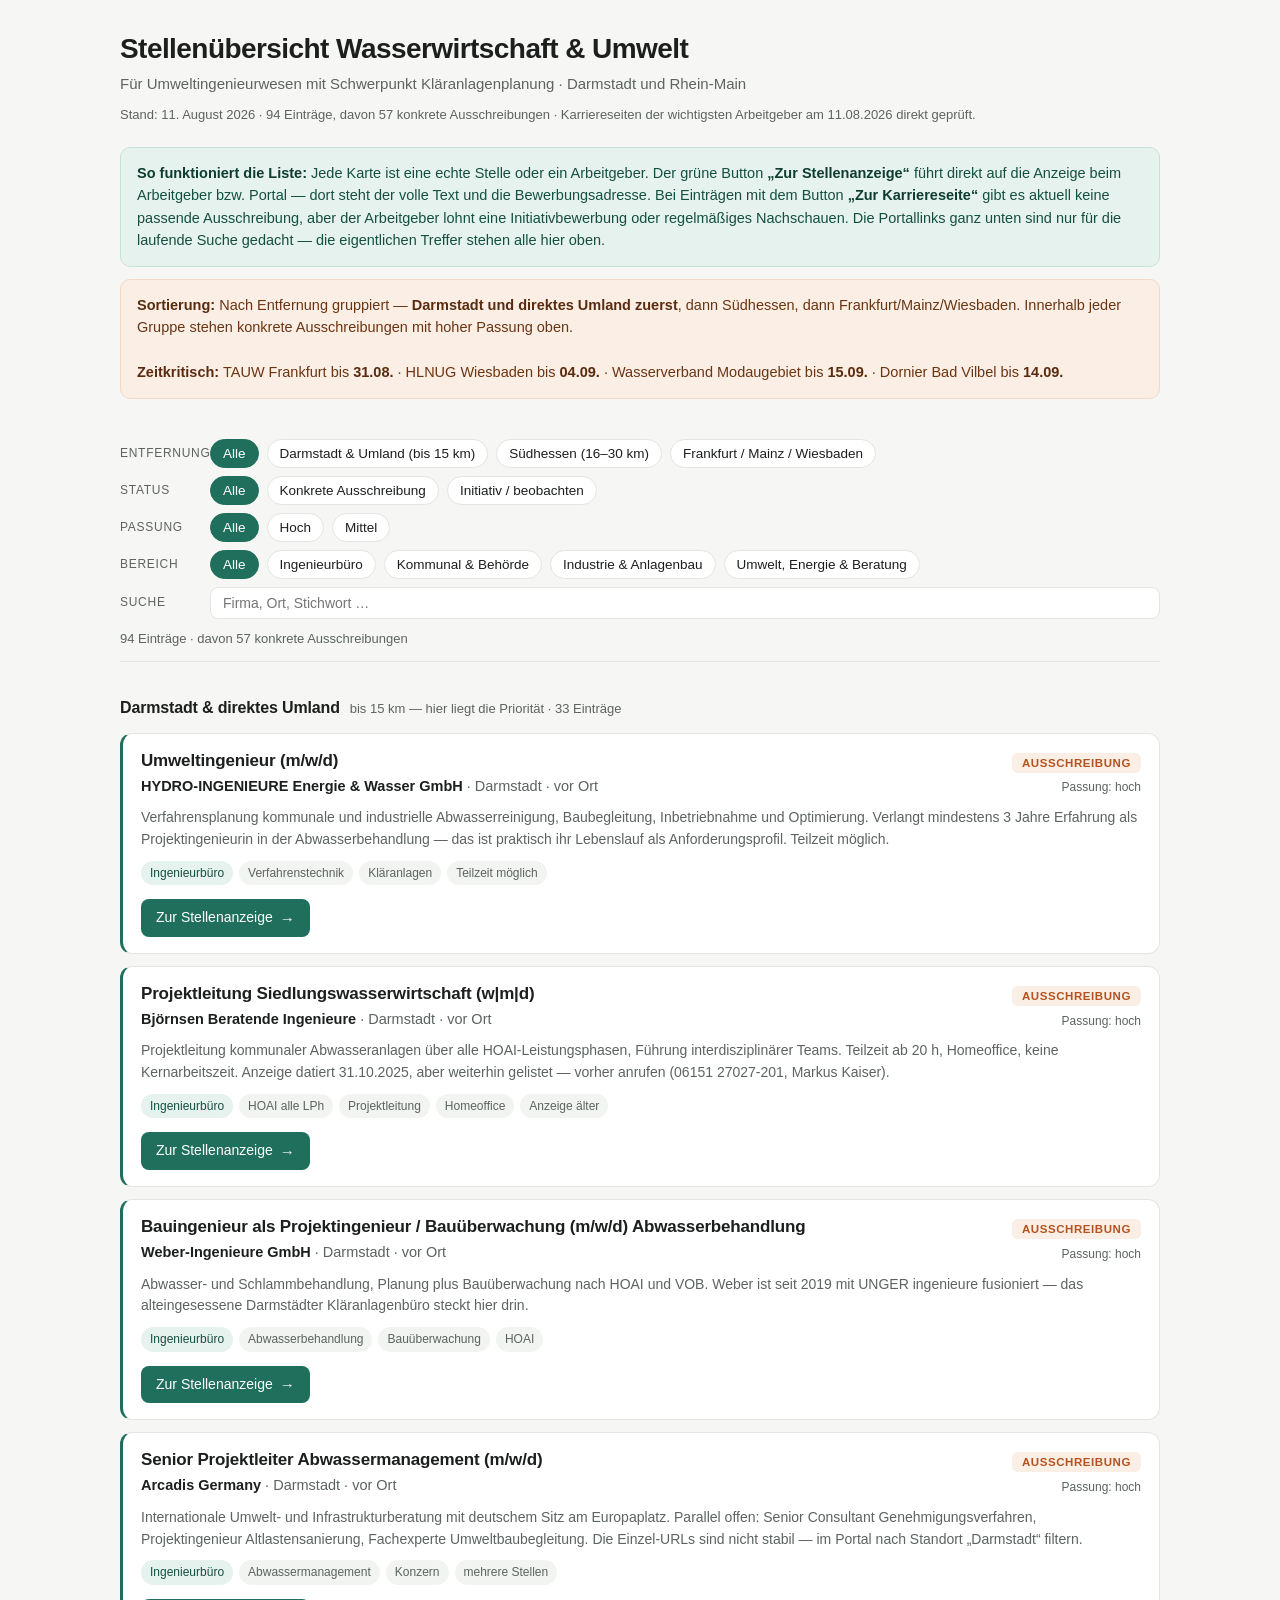
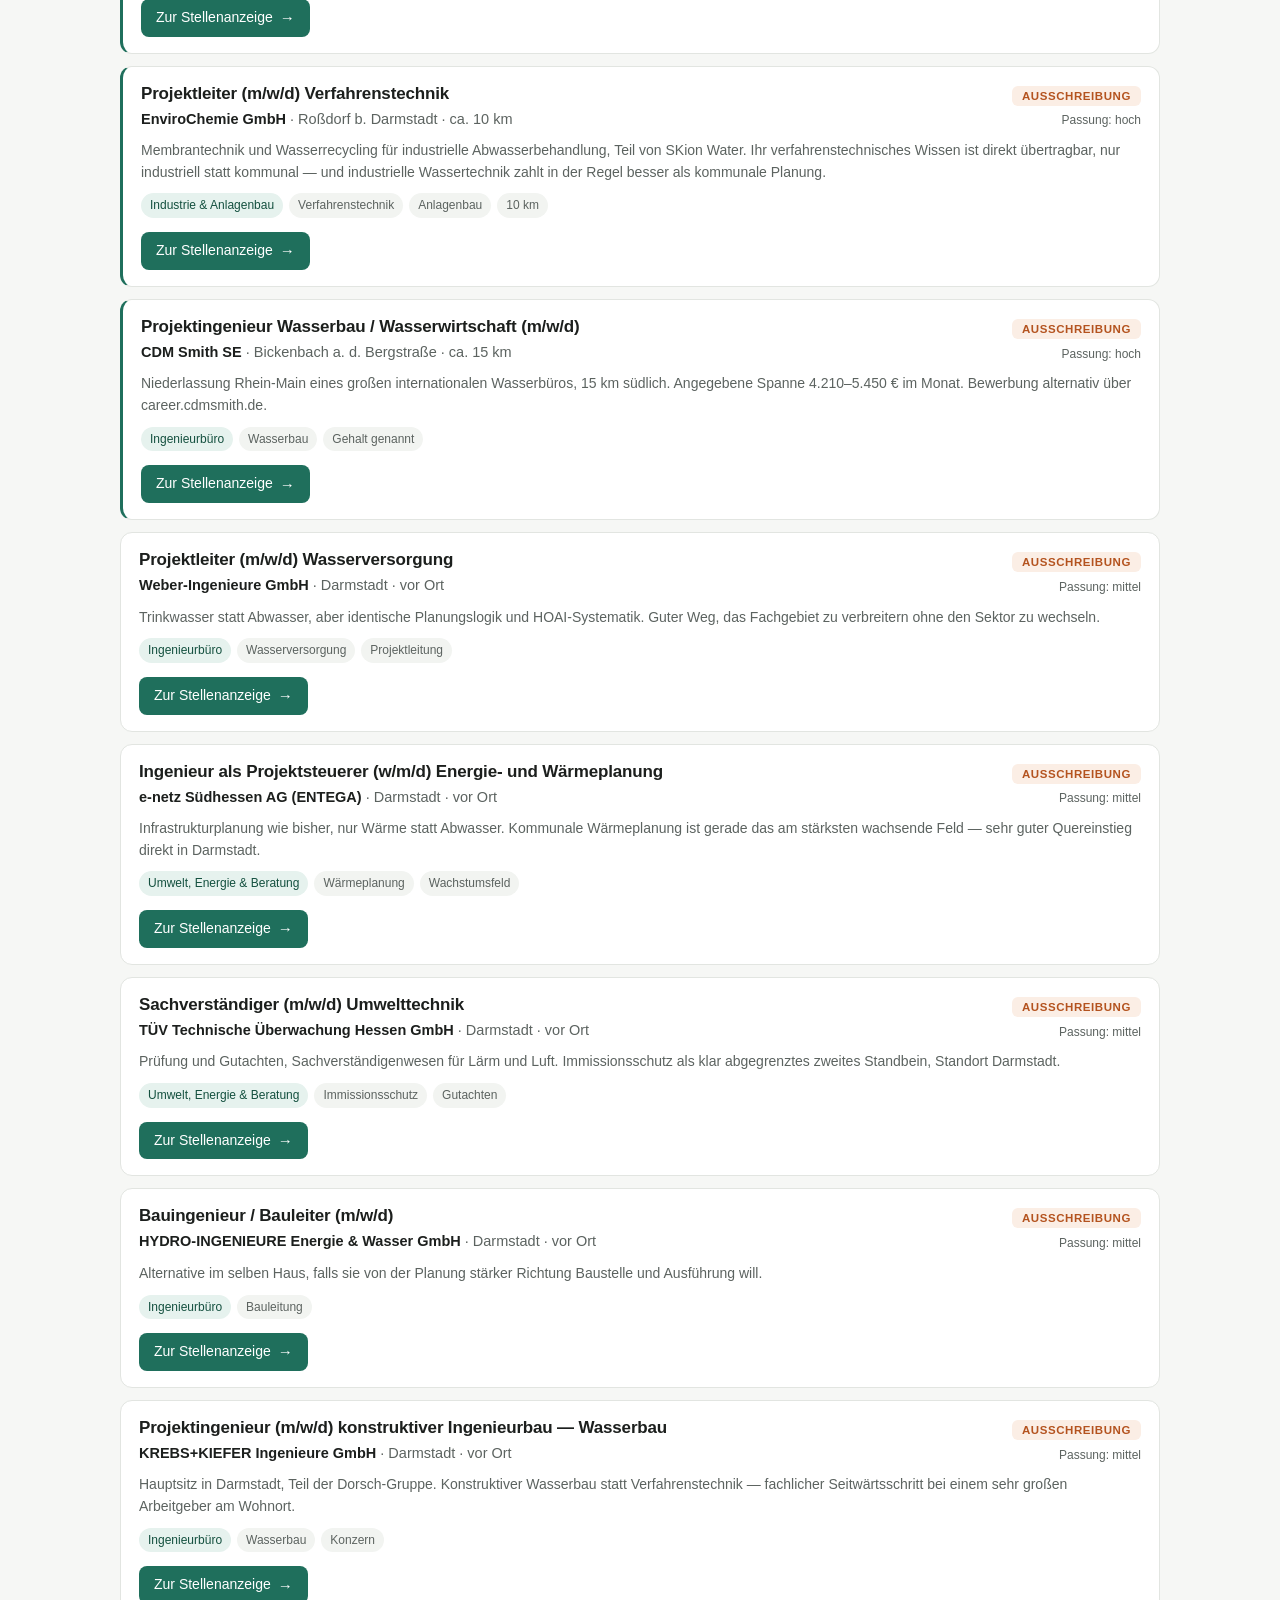
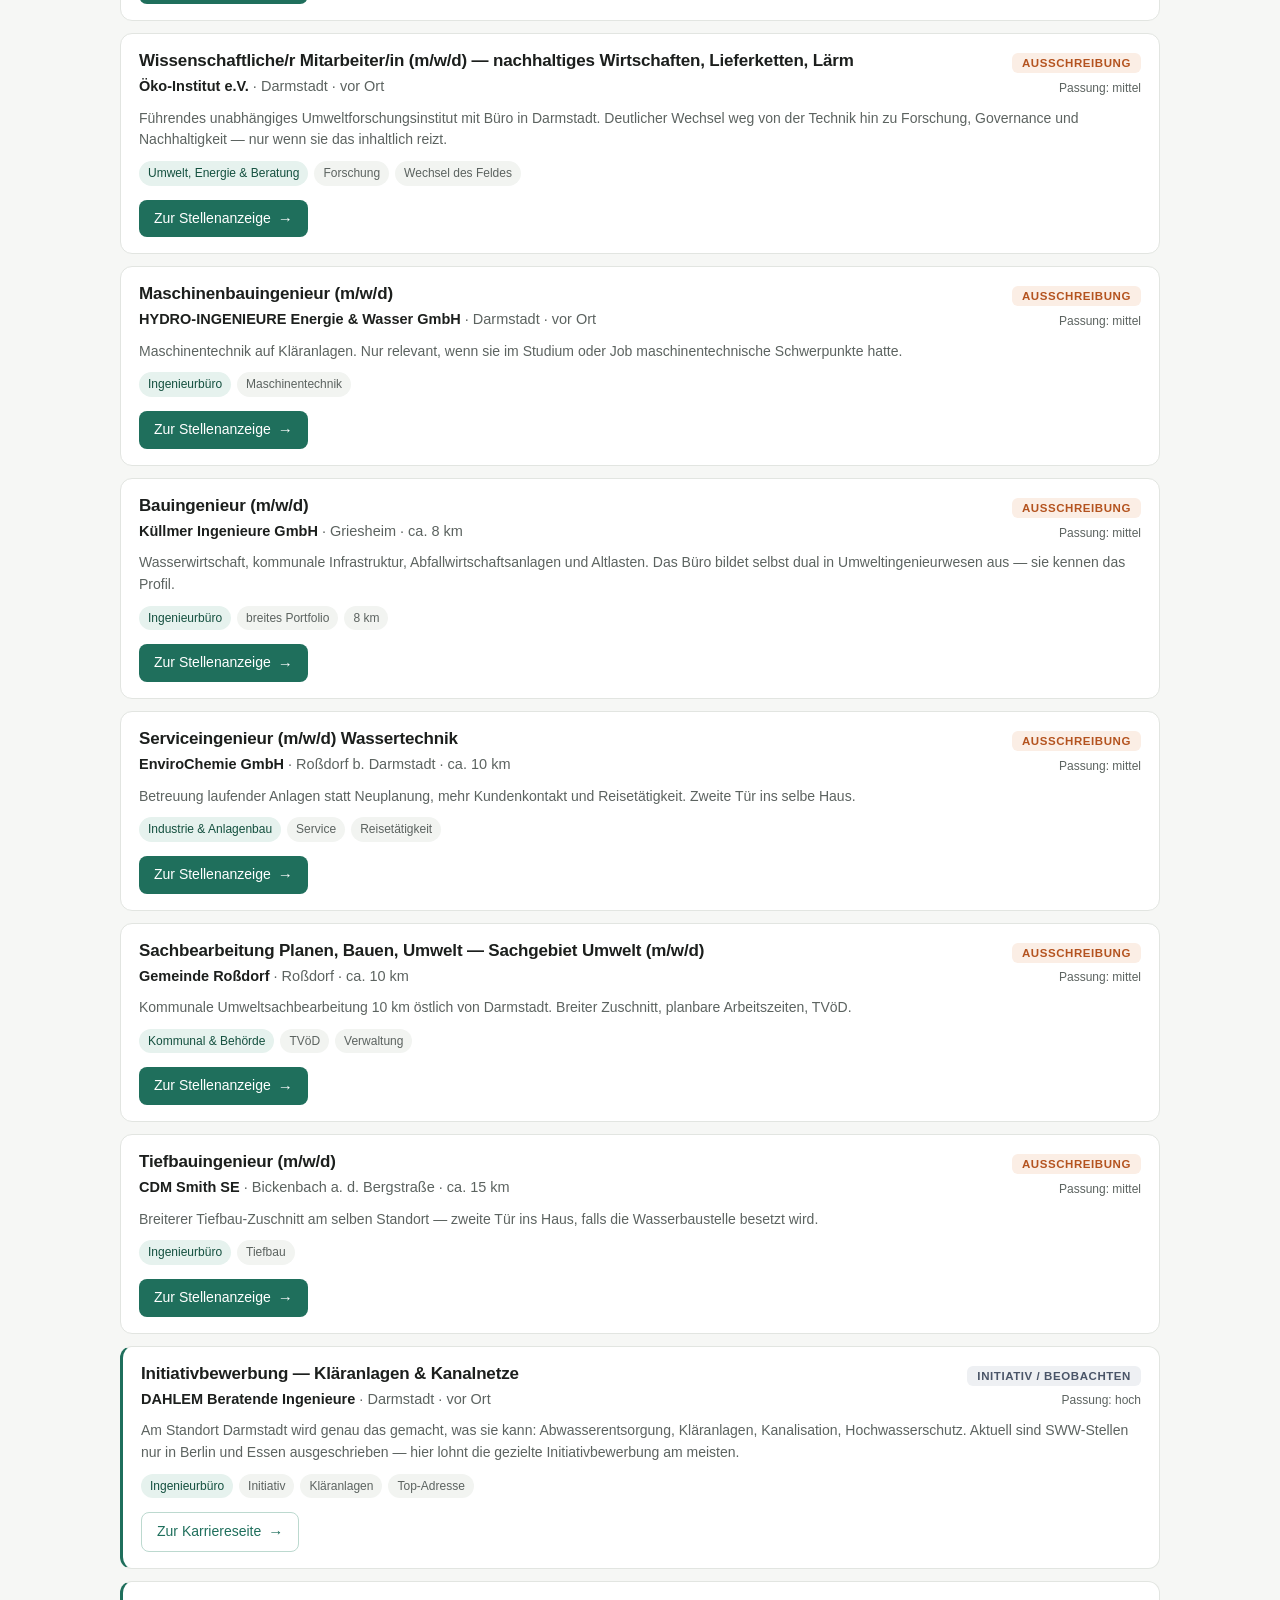
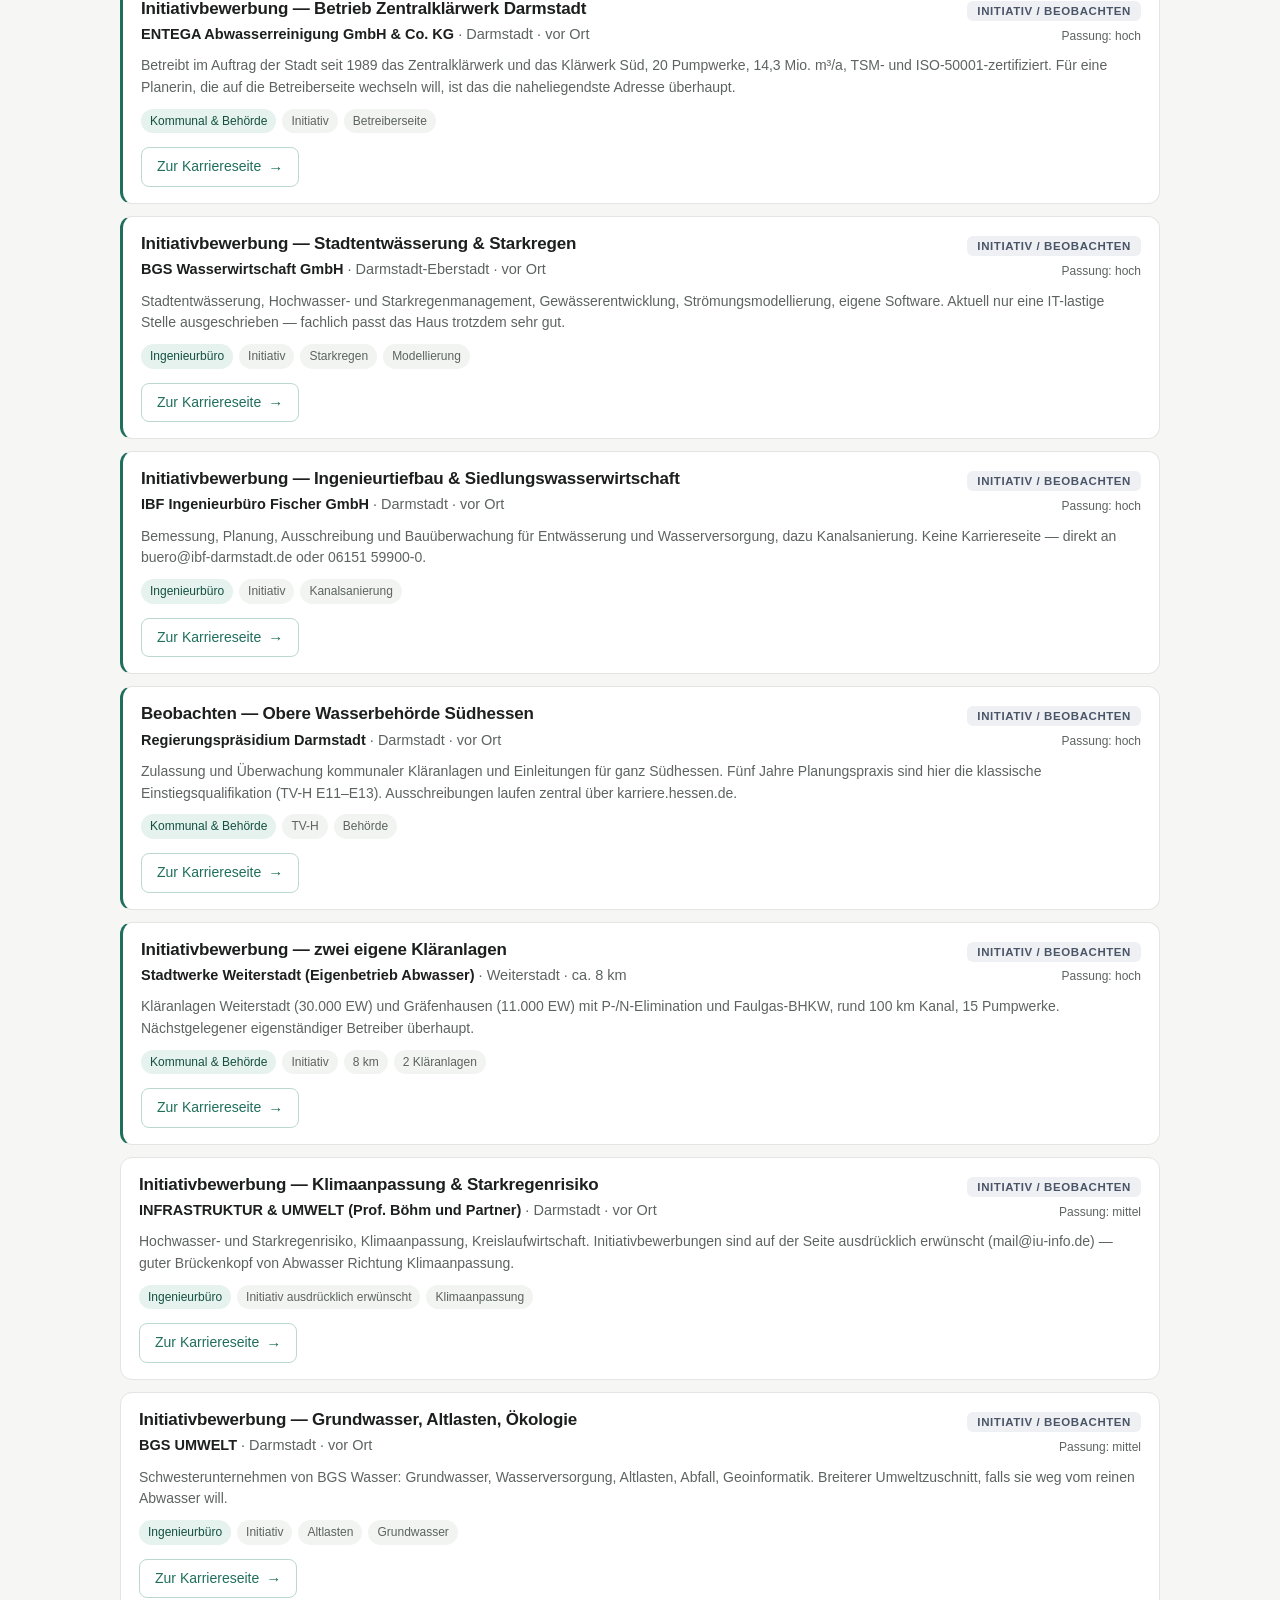
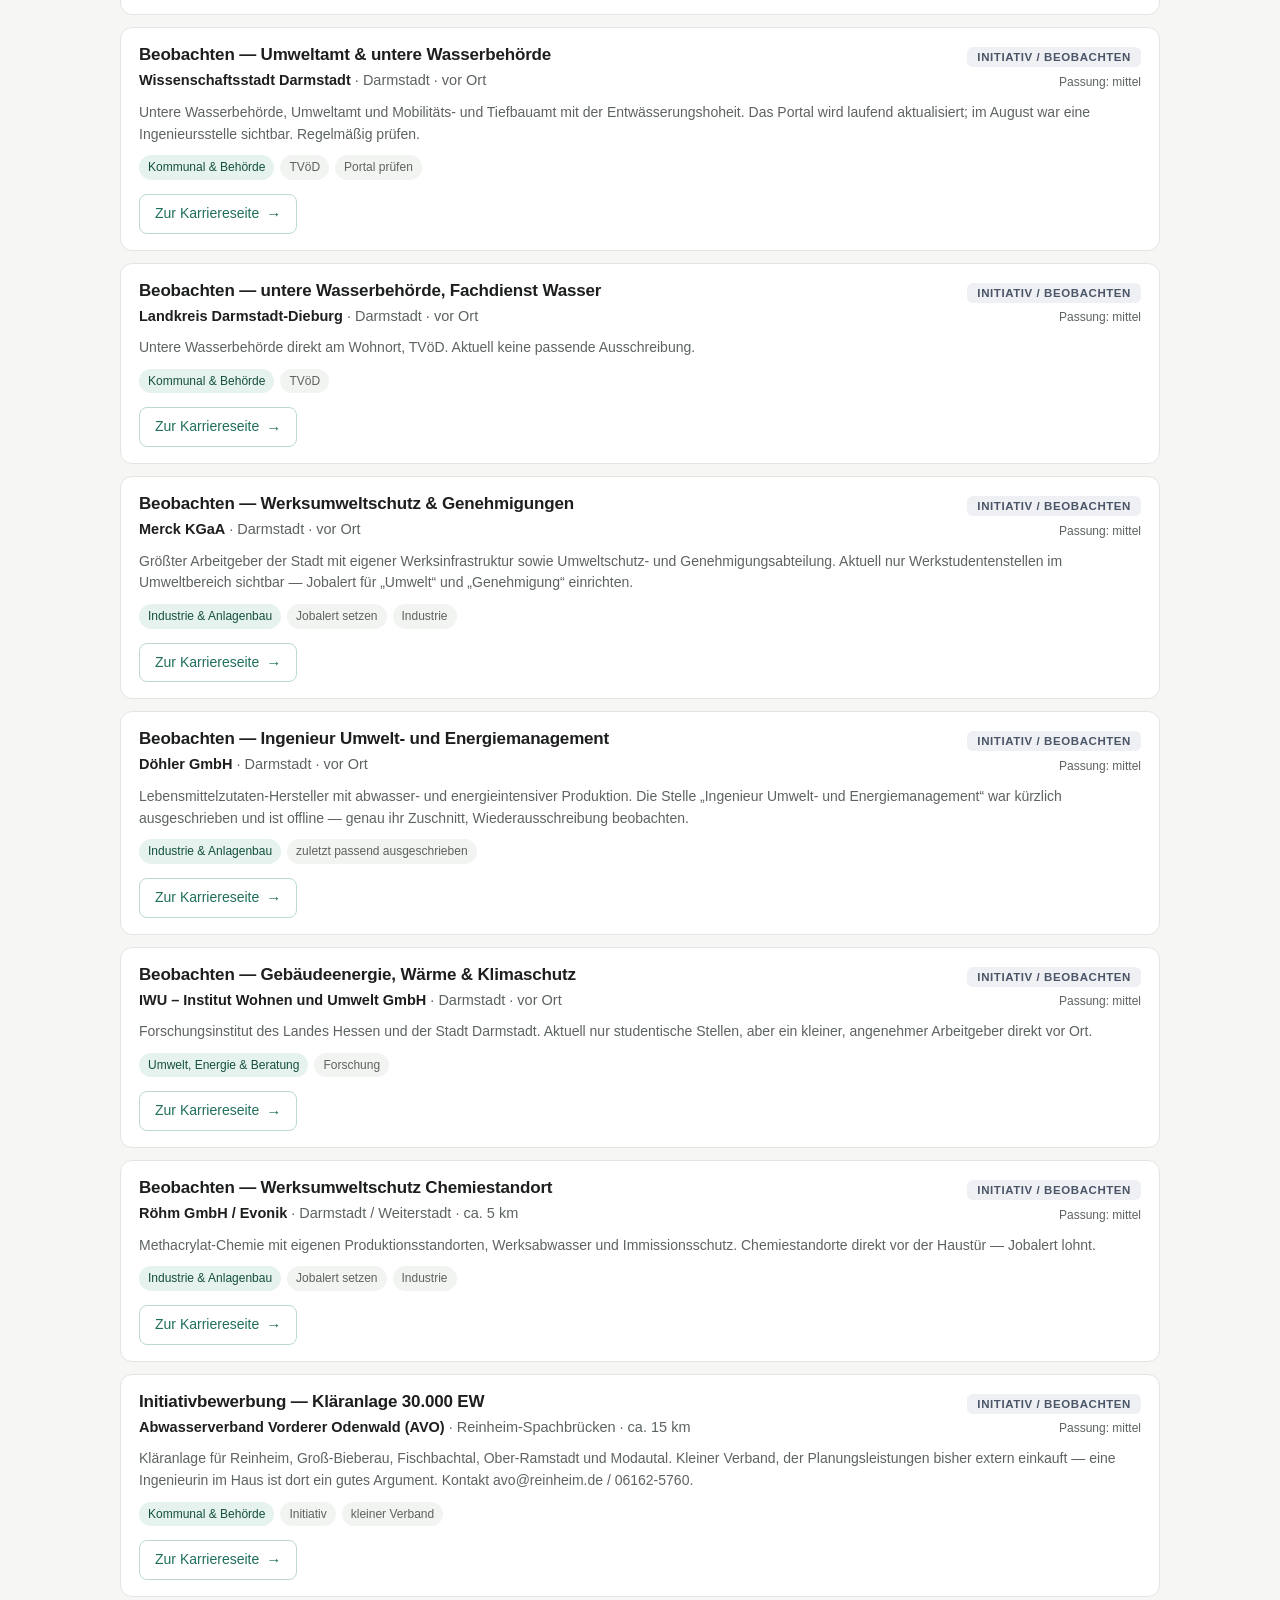
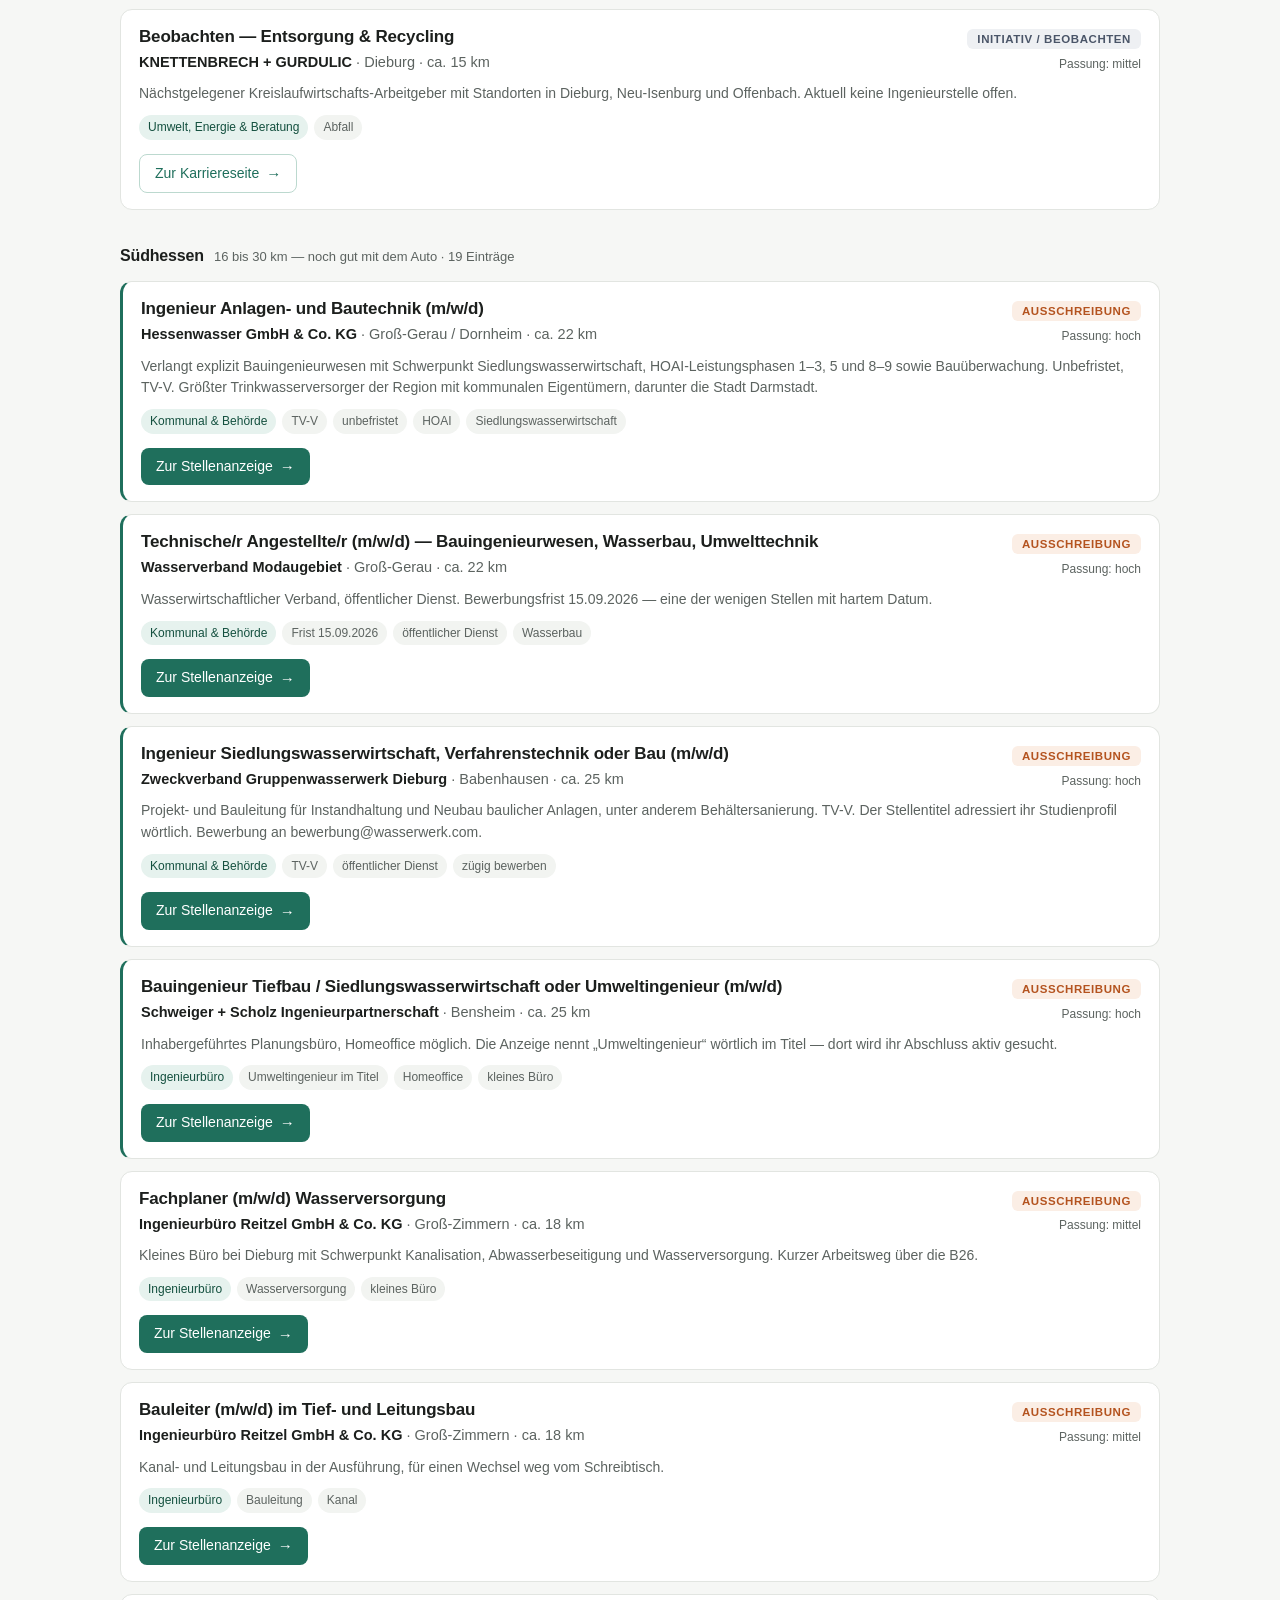
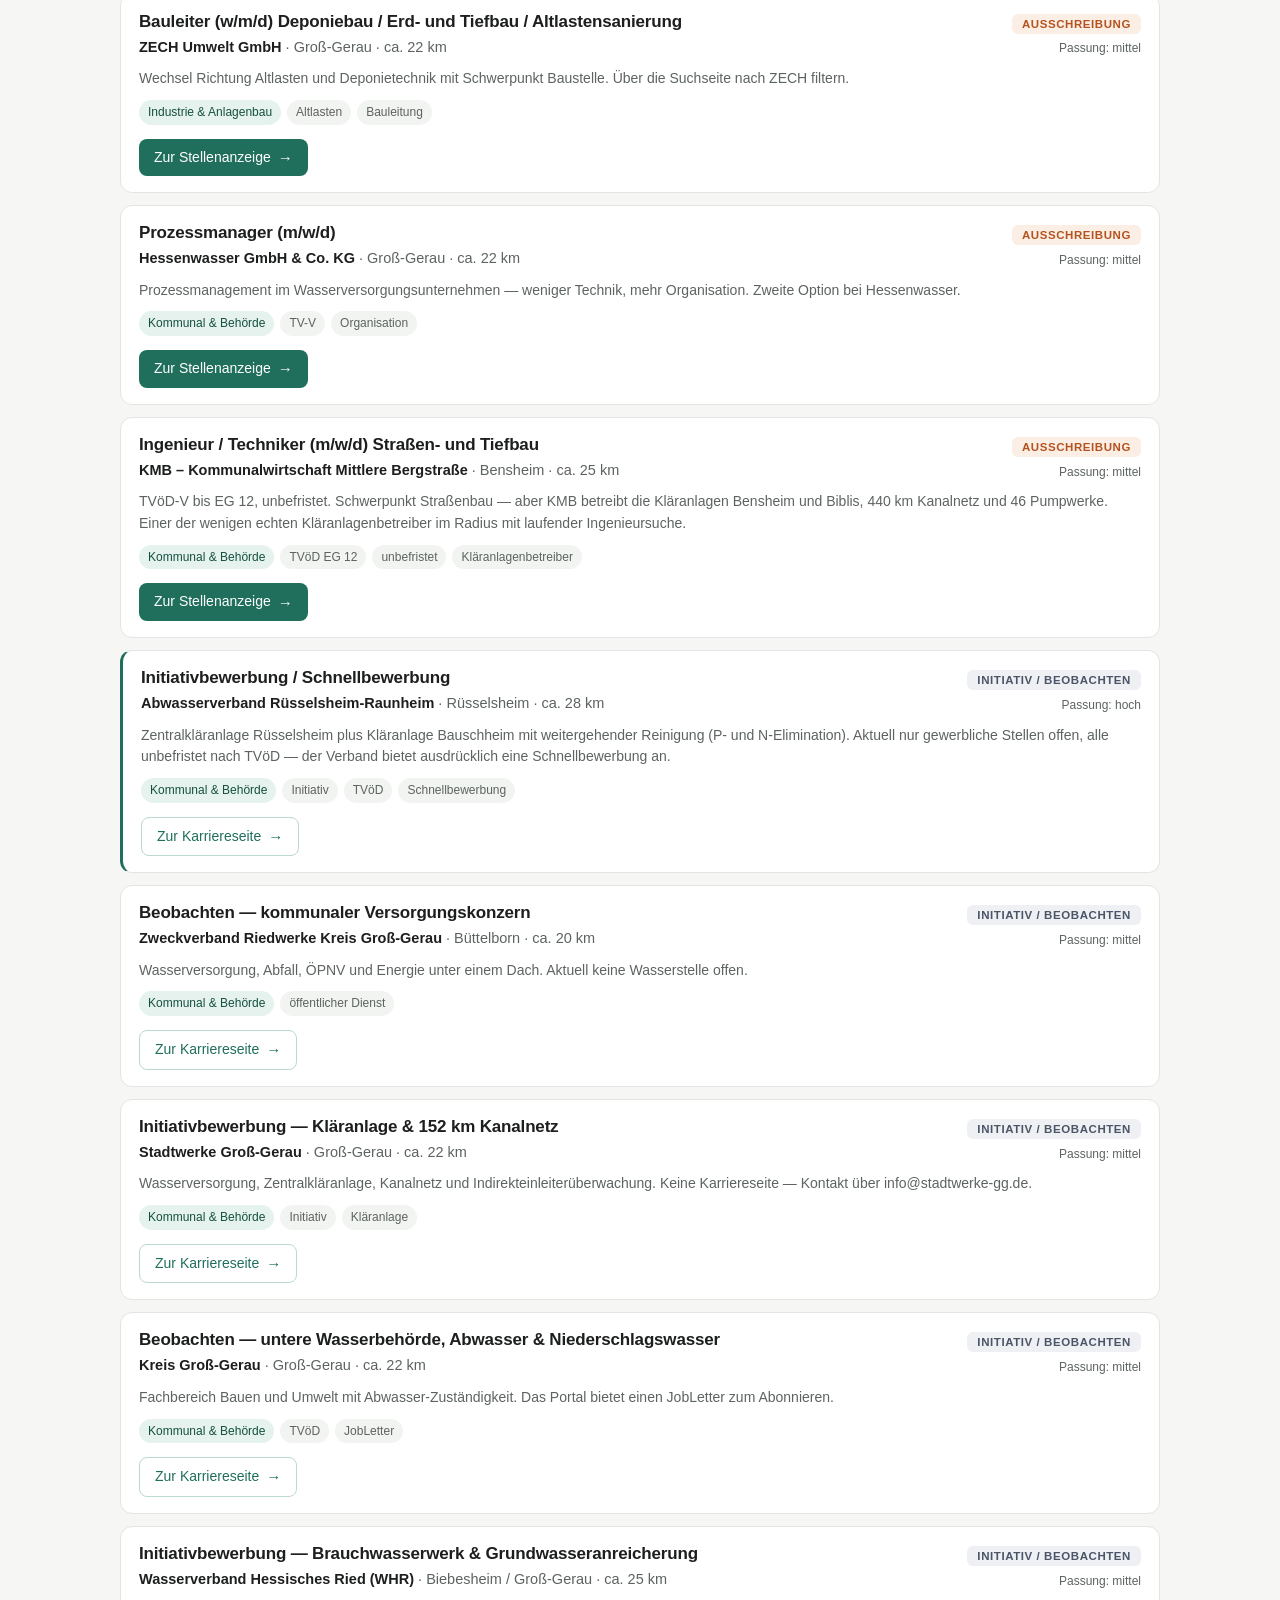
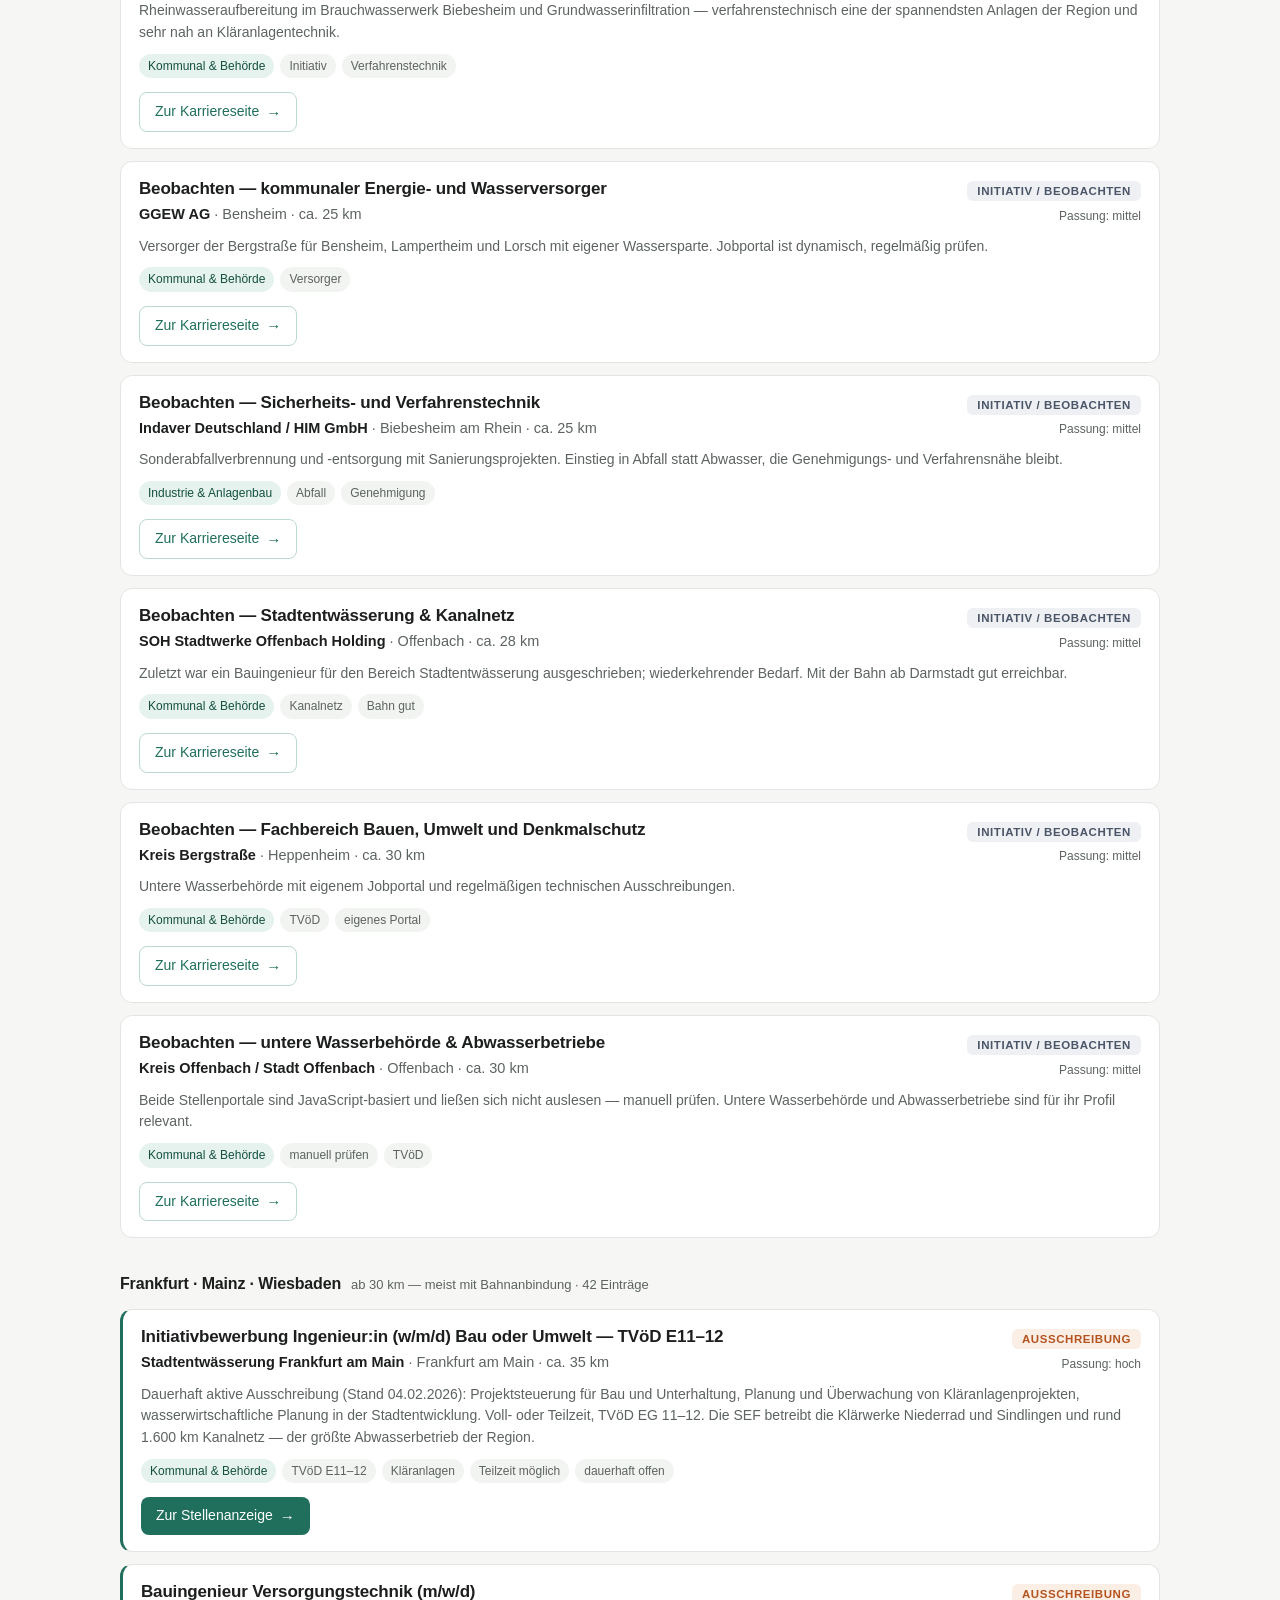
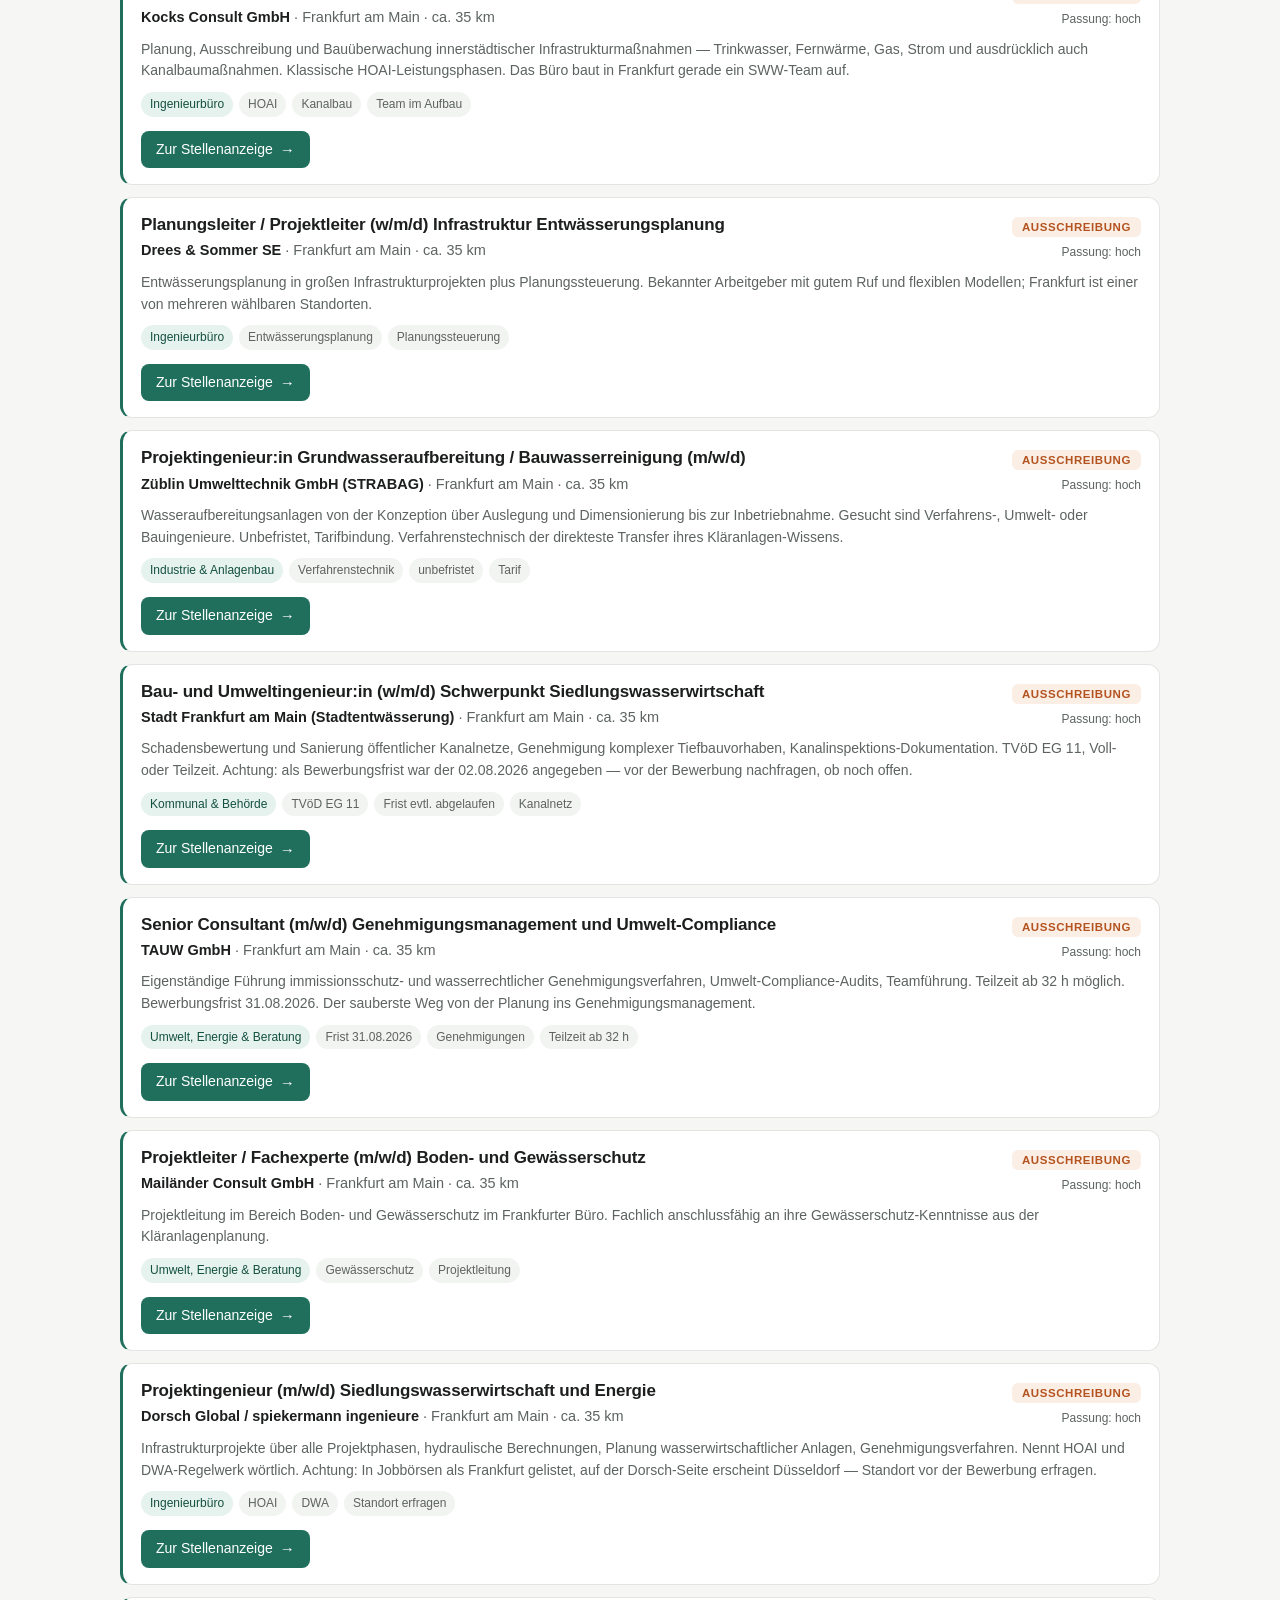
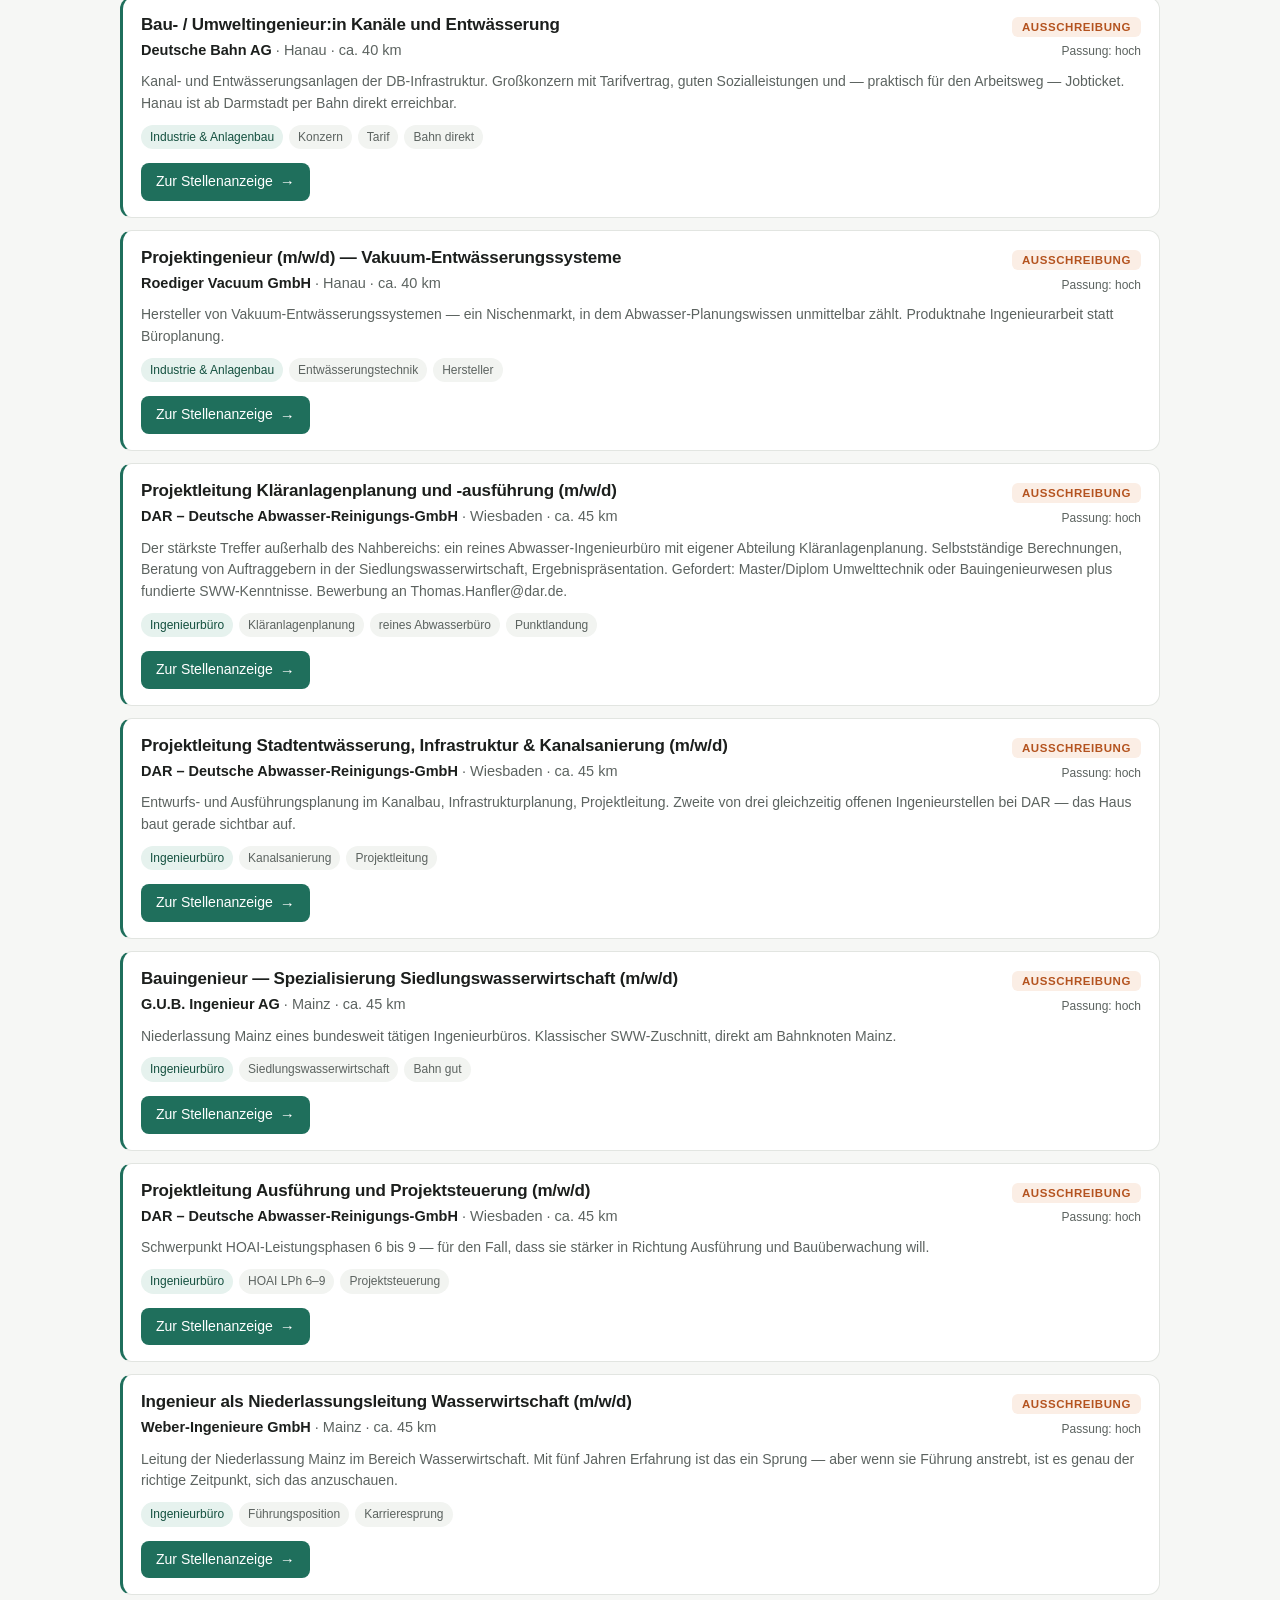
==== jobs/index.html @ e45b2528 "Add files via upload" ====
<!DOCTYPE html>
<html lang="de">
<head>
<meta charset="utf-8">
<meta name="robots" content="noindex, nofollow">
<meta name="viewport" content="width=device-width, initial-scale=1">
<title>Stellenübersicht Wasserwirtschaft &amp; Umwelt – Darmstadt und Rhein-Main</title>
<style>
  :root{
    --bg:#f6f7f5; --card:#ffffff; --ink:#1c1f1d; --ink-soft:#5c6360;
    --line:#e2e5e1; --accent:#1f6f5c; --accent-soft:#e6f2ee;
    --hot:#b4531f; --hot-soft:#fbeee5;
    --watch:#4a5568; --watch-soft:#eef0f3;
  }
  *{box-sizing:border-box}
  body{margin:0;background:var(--bg);color:var(--ink);
    font:16px/1.55 -apple-system,BlinkMacSystemFont,"Segoe UI",Roboto,Helvetica,Arial,sans-serif;
    -webkit-font-smoothing:antialiased}
  .wrap{max-width:1080px;margin:0 auto;padding:32px 20px 80px}
  header h1{font-size:28px;line-height:1.2;margin:0 0 6px;letter-spacing:-.02em}
  header .sub{color:var(--ink-soft);font-size:15px;margin:0}
  header .meta{color:var(--ink-soft);font-size:13px;margin-top:10px}

  .howto{background:var(--accent-soft);border:1px solid #c9e2d9;border-radius:10px;
    padding:14px 16px;margin:22px 0 0;font-size:14.5px;color:#14503f}
  .howto b{color:#0e3d30}
  .callout{background:var(--hot-soft);border:1px solid #f0d9c8;border-radius:10px;
    padding:14px 16px;margin:12px 0 0;font-size:14.5px;color:#6b3512}
  .callout b{color:#5a2c0f}

  .controls{position:sticky;top:0;z-index:5;background:var(--bg);
    padding:18px 0 12px;margin-top:22px;border-bottom:1px solid var(--line)}
  .filterbtn{display:none}
  .row{display:flex;flex-wrap:wrap;gap:8px;align-items:center;margin-bottom:8px}
  .row:last-child{margin-bottom:0}
  .lbl{font-size:12px;text-transform:uppercase;letter-spacing:.06em;color:var(--ink-soft);width:82px;flex:none}
  button.f{border:1px solid var(--line);background:var(--card);color:var(--ink);
    padding:6px 12px;border-radius:999px;font-size:13.5px;cursor:pointer;transition:.12s;font-family:inherit}
  button.f:hover{border-color:#c3c9c3}
  button.f.on{background:var(--accent);border-color:var(--accent);color:#fff}
  input[type=search]{flex:1;min-width:200px;padding:7px 12px;border:1px solid var(--line);
    border-radius:8px;font-size:14px;font-family:inherit;background:var(--card);color:var(--ink)}
  input[type=search]:focus{outline:2px solid var(--accent-soft);border-color:var(--accent)}
  .count{font-size:13px;color:var(--ink-soft);padding:10px 0 0}

  .ringhead{display:flex;align-items:baseline;gap:10px;margin:34px 0 2px}
  .ringhead h2{font-size:16px;margin:0;letter-spacing:-.01em}
  .ringhead span{font-size:13px;color:var(--ink-soft)}

  .card{background:var(--card);border:1px solid var(--line);border-radius:12px;
    padding:16px 18px;margin-top:12px}
  .card.hoch{border-left:3px solid var(--accent)}
  .card .top{display:flex;justify-content:space-between;gap:14px;align-items:flex-start;flex-wrap:wrap}
  .card h3{margin:0 0 3px;font-size:17px;line-height:1.3;letter-spacing:-.01em}
  .emp{font-size:14.5px;color:var(--ink-soft);margin:0}
  .emp b{color:var(--ink);font-weight:600}
  .note{font-size:14px;color:var(--ink-soft);margin:10px 0 0}
  .tags{display:flex;gap:6px;flex-wrap:wrap;margin-top:10px}
  .tag{font-size:12px;padding:3px 9px;border-radius:999px;background:#f2f4f1;color:var(--ink-soft);white-space:nowrap}
  .tag.geo{background:var(--accent-soft);color:#14503f}
  .badge{font-size:11.5px;font-weight:600;text-transform:uppercase;letter-spacing:.05em;
    padding:4px 10px;border-radius:6px;white-space:nowrap;flex:none}
  .badge.offen{background:var(--hot-soft);color:var(--hot)}
  .badge.beobachten{background:var(--watch-soft);color:var(--watch)}
  .fit{font-size:12px;color:var(--ink-soft);margin-top:4px;text-align:right}

  .go{display:inline-flex;align-items:center;gap:7px;margin-top:14px;
    background:var(--accent);color:#fff;text-decoration:none;font-size:14px;font-weight:500;
    padding:8px 15px;border-radius:8px;transition:.12s}
  .go:hover{background:#175748}
  .go.soft{background:#fff;color:var(--accent);border:1px solid #bcd9cf}
  .go.soft:hover{background:var(--accent-soft)}
  .go .arr{font-size:15px;line-height:1}

  h2.sec{font-size:14px;text-transform:uppercase;letter-spacing:.08em;color:var(--ink-soft);
    margin:44px 0 0;padding-top:24px;border-top:1px solid var(--line)}
  .links{margin-top:12px;background:var(--card);border:1px solid var(--line);border-radius:12px;padding:18px}
  .links p.hint{margin:0 0 14px;font-size:14px;color:var(--ink-soft)}
  .links h4{margin:0 0 8px;font-size:14px}
  .links h4:not(:first-of-type){margin-top:18px}
  .links ul{margin:0;padding-left:18px;font-size:14px}
  .links li{margin-bottom:5px}
  .links a{color:var(--accent)}
  footer{margin-top:40px;font-size:13px;color:var(--ink-soft);border-top:1px solid var(--line);padding-top:16px}
  .printurl{display:none}

  @media print{
    @page{size:A4;margin:14mm 12mm}
    body{background:#fff;font-size:10pt}
    .wrap{max-width:none;padding:0}
    .controls,.filterbtn,#panel,.count{display:none !important}
    .howto{display:none}
    header h1{font-size:19pt}
    .callout{background:#fff;border:1px solid #ddd;font-size:9pt;page-break-inside:avoid}
    .ringhead{page-break-after:avoid;break-after:avoid;margin:16pt 0 0;
      border-bottom:1.5pt solid var(--accent);padding-bottom:3pt}
    .ringhead h2{font-size:13pt}
    .card{page-break-inside:avoid;break-inside:avoid;margin-top:6pt;padding:7pt 9pt;
      border:1px solid #d8dcd8;box-shadow:none}
    .card.hoch{border-left:2.5pt solid var(--accent)}
    .card h3{font-size:10.5pt}
    .card .top>div:last-child{display:flex;align-items:center;gap:8pt}
    .fit{margin-top:0;text-align:left;font-size:8pt}
    .emp{font-size:9pt}
    .note{font-size:8.5pt;line-height:1.4;margin-top:4pt}
    .tags{margin-top:4pt;gap:4pt}
    .tag{font-size:7pt;padding:1pt 5pt}
    .badge{font-size:7pt;padding:2pt 6pt}
    .go{display:none}
    .printurl{display:block;margin-top:5pt;font-size:7.5pt;color:var(--accent);
      word-break:break-all;line-height:1.3;text-decoration:none}
    .links{page-break-inside:avoid;border:1px solid #d8dcd8;font-size:9pt}
    .links a{word-break:break-all}
    h2.sec{page-break-before:auto}
    footer{font-size:8.5pt}
  }
  @media(max-width:720px){
    .wrap{padding:20px 14px 60px}
    header h1{font-size:22px}
    .howto,.callout{font-size:13.5px;padding:12px 14px}

    /* Filterblock einklappbar: zugeklappt bleibt nur eine schmale Leiste stehen */
    .controls{padding:8px 0;margin-top:16px}
    .filterbtn{display:flex;align-items:center;justify-content:space-between;gap:10px;
      width:100%;background:var(--card);border:1px solid var(--line);border-radius:9px;
      padding:11px 14px;font-family:inherit;font-size:14.5px;color:var(--ink);cursor:pointer;text-align:left}
    .filterbtn .fstate{color:var(--ink-soft);font-size:13px;font-weight:400}
    .filterbtn .chev{transition:transform .15s;color:var(--ink-soft);font-size:12px}
    .filterbtn.open{border-color:var(--accent)}
    .filterbtn.open .chev{transform:rotate(180deg)}
    #panel{display:none;padding-top:10px;max-height:52vh;overflow-y:auto}
    #panel.open{display:block}

    /* jede Filterzeile wird eine seitlich wischbare Zeile statt mehrzeilig */
    .row{flex-wrap:nowrap;overflow-x:auto;scrollbar-width:none;-webkit-overflow-scrolling:touch;margin-bottom:6px}
    .row::-webkit-scrollbar{display:none}
    .lbl{width:auto;margin-right:2px}
    button.f{flex:none}
    input[type=search]{min-width:150px}
    .count{padding:8px 0 0}

    .card{padding:14px 15px}
    .card h3{font-size:16px}
    .card .top{gap:7px}
    .card .top>div:last-child{display:flex;align-items:center;gap:10px}
    .badge{font-size:10.5px;padding:3px 8px}
    .fit{margin-top:0;text-align:left}
    .note{margin-top:8px}
    .go{width:100%;justify-content:center;padding:11px 15px}
    .ringhead{flex-direction:column;gap:2px;margin:28px 0 0}
  }
</style>
</head>
<body>
<div class="wrap">

<header>
  <h1>Stellenübersicht Wasserwirtschaft &amp; Umwelt</h1>
  <p class="sub">Für Umweltingenieurwesen mit Schwerpunkt Kläranlagenplanung · Darmstadt und Rhein-Main</p>
  <p class="meta">Stand: 11. August 2026 · 94 Einträge, davon 57 konkrete Ausschreibungen · Karriereseiten der wichtigsten Arbeitgeber am 11.08.2026 direkt geprüft.</p>
</header>

<div class="howto">
  <b>So funktioniert die Liste:</b> Jede Karte ist eine echte Stelle oder ein Arbeitgeber. Der grüne Button
  <b>„Zur Stellenanzeige“</b> führt direkt auf die Anzeige beim Arbeitgeber bzw. Portal — dort steht der volle Text und die Bewerbungsadresse.
  Bei Einträgen mit dem Button <b>„Zur Karriereseite“</b> gibt es aktuell keine passende Ausschreibung, aber der Arbeitgeber lohnt eine Initiativbewerbung
  oder regelmäßiges Nachschauen. Die Portallinks ganz unten sind nur für die laufende Suche gedacht — die eigentlichen Treffer stehen alle hier oben.
</div>

<div class="callout">
  <b>Sortierung:</b> Nach Entfernung gruppiert — <b>Darmstadt und direktes Umland zuerst</b>, dann Südhessen, dann Frankfurt/Mainz/Wiesbaden.
  Innerhalb jeder Gruppe stehen konkrete Ausschreibungen mit hoher Passung oben.
  <br><br>
  <b>Zeitkritisch:</b> TAUW Frankfurt bis <b>31.08.</b> · HLNUG Wiesbaden bis <b>04.09.</b> · Wasserverband Modaugebiet bis <b>15.09.</b> · Dornier Bad Vilbel bis <b>14.09.</b>
</div>

<div class="controls">
  <button class="filterbtn" id="toggle" aria-expanded="false">
    <span>Filter &amp; Suche <span class="fstate" id="fstate">— alle Einträge</span></span>
    <span class="chev">▼</span>
  </button>
  <div id="panel">
  <div class="row">
    <span class="lbl">Entfernung</span>
    <button class="f on" data-g="ring" data-v="all">Alle</button>
    <button class="f" data-g="ring" data-v="nah">Darmstadt &amp; Umland (bis 15 km)</button>
    <button class="f" data-g="ring" data-v="region">Südhessen (16–30 km)</button>
    <button class="f" data-g="ring" data-v="weit">Frankfurt / Mainz / Wiesbaden</button>
  </div>
  <div class="row">
    <span class="lbl">Status</span>
    <button class="f on" data-g="status" data-v="all">Alle</button>
    <button class="f" data-g="status" data-v="offen">Konkrete Ausschreibung</button>
    <button class="f" data-g="status" data-v="beobachten">Initiativ / beobachten</button>
  </div>
  <div class="row">
    <span class="lbl">Passung</span>
    <button class="f on" data-g="fit" data-v="all">Alle</button>
    <button class="f" data-g="fit" data-v="hoch">Hoch</button>
    <button class="f" data-g="fit" data-v="mittel">Mittel</button>
  </div>
  <div class="row">
    <span class="lbl">Bereich</span>
    <button class="f on" data-g="cat" data-v="all">Alle</button>
    <button class="f" data-g="cat" data-v="buero">Ingenieurbüro</button>
    <button class="f" data-g="cat" data-v="kommunal">Kommunal &amp; Behörde</button>
    <button class="f" data-g="cat" data-v="industrie">Industrie &amp; Anlagenbau</button>
    <button class="f" data-g="cat" data-v="umwelt">Umwelt, Energie &amp; Beratung</button>
  </div>
  <div class="row">
    <span class="lbl">Suche</span>
    <input type="search" id="q" placeholder="Firma, Ort, Stichwort …">
  </div>
  </div>
  <div class="count" id="count"></div>
</div>

<div id="list"></div>

<h2 class="sec">Portale für die laufende Suche</h2>
<div class="links">
  <p class="hint">Diese Links führen <b>nicht</b> zu einzelnen Stellen, sondern zu Suchergebnislisten und Jobbörsen — nützlich, um in ein paar Wochen neue Ausschreibungen zu finden. Bei den meisten lässt sich ein Job-Alert per Mail einrichten.</p>
  <h4>Am ergiebigsten für dieses Profil</h4>
  <ul>
    <li><a href="https://www.kompetenzzentrum-wasser-hessen.de/jobs/" target="_blank">Kompetenzzentrum Wasser Hessen</a> — kuratierte hessische Wasser-Stellenbörse, hier tauchen kommunale Abwasserstellen zuerst auf</li>
    <li><a href="https://jobs.dwa.de/" target="_blank">DWA-Stellenmarkt</a> — Fachverband Abwasser, die zentrale Branchenbörse</li>
    <li><a href="https://jobs.meinestadt.de/darmstadt-wissenschaftsstadt/suche?words=Siedlungswasserwirtschaft&amp;radius=30" target="_blank">meinestadt — Darmstadt + 30 km, „Siedlungswasserwirtschaft“</a> (Stichwort in der URL austauschbar: <code>Abwasser</code>, <code>Umweltingenieur</code>, <code>Wasserwirtschaft</code>)</li>
  </ul>
  <h4>Große Portale</h4>
  <ul>
    <li>StepStone: <a href="https://www.stepstone.de/jobs/ingenieur-wasserwirtschaft/in-darmstadt" target="_blank">Wasserwirtschaft Darmstadt</a> · <a href="https://www.stepstone.de/jobs/abwasser/in-darmstadt" target="_blank">Abwasser Darmstadt</a> · <a href="https://www.stepstone.de/jobs/siedlungswasserwirtschaft/in-frankfurt-am-main" target="_blank">Siedlungswasserwirtschaft Frankfurt</a></li>
    <li><a href="https://de.indeed.com/q-ingenieur-wasserwirtschaft-l-darmstadt-jobs.html" target="_blank">Indeed — Ingenieur Wasserwirtschaft, Darmstadt</a></li>
    <li><a href="https://www.greenjobs.de/stellenanzeige/rhein-main/" target="_blank">greenjobs.de — Rhein-Main</a> · <a href="https://www.greenjobs.de/stellenanzeige/hessen/" target="_blank">Hessen</a></li>
    <li><a href="https://www.bauingenieur24.de/stellenmarkt/wasserwirtschaft-und-umwelttechnik/" target="_blank">bauingenieur24 — Wasserwirtschaft &amp; Umwelttechnik</a></li>
  </ul>
  <h4>Öffentlicher Dienst</h4>
  <ul>
    <li><a href="https://karriere.hessen.de/" target="_blank">karriere.hessen.de</a> — alle hessischen Landesstellen inkl. RP Darmstadt und HLNUG</li>
    <li><a href="https://www.interamt.de/" target="_blank">Interamt</a> — bundesweit öffentlicher Dienst, hier laufen auch Wirtschaftsbetrieb Mainz und viele Zweckverbände</li>
    <li><a href="https://karriere.darmstadt.de/" target="_blank">Stadt Darmstadt</a> · <a href="https://gemeinsam-grossartig.de/freie-stellen" target="_blank">Kreis Groß-Gerau (JobLetter)</a> · <a href="https://jobportal.kreis-bergstrasse.de/" target="_blank">Kreis Bergstraße</a> · <a href="https://stadtfrankfurtjobs.de/" target="_blank">Stadt Frankfurt</a> · <a href="https://karriere.wiesbaden.de/" target="_blank">Stadt Wiesbaden</a></li>
  </ul>
</div>

<footer>
  Zusammengestellt aus den Karriereseiten der Arbeitgeber sowie StepStone, meinestadt, greenjobs, bauingenieur24, DWA-Stellenmarkt und Indeed.
  Einzelne Anzeigen lassen sich nicht dauerhaft auf Aktualität prüfen — bei älteren Ausschreibungen (z.&nbsp;B. Björnsen) lohnt ein kurzer Anruf vorab.
  Wo eine Direkt-URL nicht stabil war, führt der Button auf die Übersichts- oder Karriereseite.
</footer>

</div>

<script>
const JOBS = [
/* ═══════════ RING 1 · DARMSTADT & UMLAND (bis 15 km) ═══════════ */
{t:"Umweltingenieur (m/w/d)",e:"HYDRO-INGENIEURE Energie & Wasser GmbH",o:"Darmstadt",d:0,c:"buero",s:"offen",f:"hoch",
 u:"https://www.hydro-ingenieure.de/karriere/umweltingenieur-darmstadt",
 n:"Verfahrensplanung kommunale und industrielle Abwasserreinigung, Baubegleitung, Inbetriebnahme und Optimierung. Verlangt mindestens 3 Jahre Erfahrung als Projektingenieurin in der Abwasserbehandlung — das ist praktisch ihr Lebenslauf als Anforderungsprofil. Teilzeit möglich.",tags:["Verfahrenstechnik","Kläranlagen","Teilzeit möglich"]},

{t:"Projektleitung Siedlungswasserwirtschaft (w|m|d)",e:"Björnsen Beratende Ingenieure",o:"Darmstadt",d:0,c:"buero",s:"offen",f:"hoch",
 u:"https://www.bjoernsen.de/stellenanzeige/projektleitung-siedlungswasserwirtschaft-w-m-d-darmstadt",
 n:"Projektleitung kommunaler Abwasseranlagen über alle HOAI-Leistungsphasen, Führung interdisziplinärer Teams. Teilzeit ab 20 h, Homeoffice, keine Kernarbeitszeit. Anzeige datiert 31.10.2025, aber weiterhin gelistet — vorher anrufen (06151 27027-201, Markus Kaiser).",tags:["HOAI alle LPh","Projektleitung","Homeoffice","Anzeige älter"]},

{t:"Bauingenieur als Projektingenieur / Bauüberwachung (m/w/d) Abwasserbehandlung",e:"Weber-Ingenieure GmbH",o:"Darmstadt",d:0,c:"buero",s:"offen",f:"hoch",
 u:"https://weber-ingenieure-gmbh.jobs.personio.de/job/2661217?language=de",
 n:"Abwasser- und Schlammbehandlung, Planung plus Bauüberwachung nach HOAI und VOB. Weber ist seit 2019 mit UNGER ingenieure fusioniert — das alteingesessene Darmstädter Kläranlagenbüro steckt hier drin.",tags:["Abwasserbehandlung","Bauüberwachung","HOAI"]},

{t:"Senior Projektleiter Abwassermanagement (m/w/d)",e:"Arcadis Germany",o:"Darmstadt",d:0,c:"buero",s:"offen",f:"hoch",
 u:"https://jobs.arcadis.com/careers",
 n:"Internationale Umwelt- und Infrastrukturberatung mit deutschem Sitz am Europaplatz. Parallel offen: Senior Consultant Genehmigungsverfahren, Projektingenieur Altlastensanierung, Fachexperte Umweltbaubegleitung. Die Einzel-URLs sind nicht stabil — im Portal nach Standort „Darmstadt“ filtern.",tags:["Abwassermanagement","Konzern","mehrere Stellen"]},

{t:"Projektleiter (m/w/d) Verfahrenstechnik",e:"EnviroChemie GmbH",o:"Roßdorf b. Darmstadt",d:10,c:"industrie",s:"offen",f:"hoch",
 u:"https://www.envirochemie.com/de/karriere/karriere/Projektleiter-mwd-Verfahrenstechnik-de-j202.html",
 n:"Membrantechnik und Wasserrecycling für industrielle Abwasserbehandlung, Teil von SKion Water. Ihr verfahrenstechnisches Wissen ist direkt übertragbar, nur industriell statt kommunal — und industrielle Wassertechnik zahlt in der Regel besser als kommunale Planung.",tags:["Verfahrenstechnik","Anlagenbau","10 km"]},

{t:"Projektleiter (m/w/d) Wasserversorgung",e:"Weber-Ingenieure GmbH",o:"Darmstadt",d:0,c:"buero",s:"offen",f:"mittel",
 u:"https://weber-ingenieure-gmbh.jobs.personio.de/job/2589324?language=de",
 n:"Trinkwasser statt Abwasser, aber identische Planungslogik und HOAI-Systematik. Guter Weg, das Fachgebiet zu verbreitern ohne den Sektor zu wechseln.",tags:["Wasserversorgung","Projektleitung"]},

{t:"Ingenieur als Projektsteuerer (w/m/d) Energie- und Wärmeplanung",e:"e-netz Südhessen AG (ENTEGA)",o:"Darmstadt",d:0,c:"umwelt",s:"offen",f:"mittel",
 u:"https://www.stepstone.de/stellenangebote--Ingenieur-als-Projektsteuerer-w-m-d-Energie-und-Waermeplanung-Darmstadt-bei-Frankfurt-am-Main-e-netz-Suedhessen-AG--12522159-inline.html",
 n:"Infrastrukturplanung wie bisher, nur Wärme statt Abwasser. Kommunale Wärmeplanung ist gerade das am stärksten wachsende Feld — sehr guter Quereinstieg direkt in Darmstadt.",tags:["Wärmeplanung","Wachstumsfeld"]},

{t:"Sachverständiger (m/w/d) Umwelttechnik",e:"TÜV Technische Überwachung Hessen GmbH",o:"Darmstadt",d:0,c:"umwelt",s:"offen",f:"mittel",
 u:"https://jobs.tuev-hessen.de/",
 n:"Prüfung und Gutachten, Sachverständigenwesen für Lärm und Luft. Immissionsschutz als klar abgegrenztes zweites Standbein, Standort Darmstadt.",tags:["Immissionsschutz","Gutachten"]},

{t:"Bauingenieur / Bauleiter (m/w/d)",e:"HYDRO-INGENIEURE Energie & Wasser GmbH",o:"Darmstadt",d:0,c:"buero",s:"offen",f:"mittel",
 u:"https://www.hydro-ingenieure.de/karriere/bauingenieur-bauleiter-darmstadt",
 n:"Alternative im selben Haus, falls sie von der Planung stärker Richtung Baustelle und Ausführung will.",tags:["Bauleitung"]},

{t:"Bauingenieur (m/w/d)",e:"Küllmer Ingenieure GmbH",o:"Griesheim",d:8,c:"buero",s:"offen",f:"mittel",
 u:"https://kuellmer-ing.de/jobs-ausbildung/",
 n:"Wasserwirtschaft, kommunale Infrastruktur, Abfallwirtschaftsanlagen und Altlasten. Das Büro bildet selbst dual in Umweltingenieurwesen aus — sie kennen das Profil.",tags:["breites Portfolio","8 km"]},

{t:"Projektingenieur (m/w/d) konstruktiver Ingenieurbau — Wasserbau",e:"KREBS+KIEFER Ingenieure GmbH",o:"Darmstadt",d:0,c:"buero",s:"offen",f:"mittel",
 u:"https://www.dorsch.com/de/karriere/jobs-in-deutschland/Projektingenieur-mwd-im-konstruktiven-Ingenieurbau-Wasserb-de-j431.html",
 n:"Hauptsitz in Darmstadt, Teil der Dorsch-Gruppe. Konstruktiver Wasserbau statt Verfahrenstechnik — fachlicher Seitwärtsschritt bei einem sehr großen Arbeitgeber am Wohnort.",tags:["Wasserbau","Konzern"]},

{t:"Serviceingenieur (m/w/d) Wassertechnik",e:"EnviroChemie GmbH",o:"Roßdorf b. Darmstadt",d:10,c:"industrie",s:"offen",f:"mittel",
 u:"https://www.envirochemie.com/de/karriere/aktuelle-stellenausschreibungen-24/",
 n:"Betreuung laufender Anlagen statt Neuplanung, mehr Kundenkontakt und Reisetätigkeit. Zweite Tür ins selbe Haus.",tags:["Service","Reisetätigkeit"]},

{t:"Sachbearbeitung Planen, Bauen, Umwelt — Sachgebiet Umwelt (m/w/d)",e:"Gemeinde Roßdorf",o:"Roßdorf",d:10,c:"kommunal",s:"offen",f:"mittel",
 u:"https://www.stellenonline.de/stellenangebote/sachbearbeitung-im-fachbereich-planen-bauen-umwelt-im-sachgebiet-umwelt-mwd-bei-gemeinde-rodorf-bda5816d-2a88-51d9-a169-088d90708ab3",
 n:"Kommunale Umweltsachbearbeitung 10 km östlich von Darmstadt. Breiter Zuschnitt, planbare Arbeitszeiten, TVöD.",tags:["TVöD","Verwaltung"]},

{t:"Wissenschaftliche/r Mitarbeiter/in (m/w/d) — nachhaltiges Wirtschaften, Lieferketten, Lärm",e:"Öko-Institut e.V.",o:"Darmstadt",d:0,c:"umwelt",s:"offen",f:"mittel",
 u:"https://www.oeko.de/jobs",
 n:"Führendes unabhängiges Umweltforschungsinstitut mit Büro in Darmstadt. Deutlicher Wechsel weg von der Technik hin zu Forschung, Governance und Nachhaltigkeit — nur wenn sie das inhaltlich reizt.",tags:["Forschung","Wechsel des Feldes"]},

{t:"Maschinenbauingenieur (m/w/d)",e:"HYDRO-INGENIEURE Energie & Wasser GmbH",o:"Darmstadt",d:0,c:"buero",s:"offen",f:"mittel",
 u:"https://www.hydro-ingenieure.de/karriere/maschinenbauingenieur-darmstadt",
 n:"Maschinentechnik auf Kläranlagen. Nur relevant, wenn sie im Studium oder Job maschinentechnische Schwerpunkte hatte.",tags:["Maschinentechnik"]},

{t:"Initiativbewerbung — Kläranlagen &amp; Kanalnetze",e:"DAHLEM Beratende Ingenieure",o:"Darmstadt",d:0,c:"buero",s:"beobachten",f:"hoch",
 u:"https://www.dahlem-ingenieure.de/karriere",
 n:"Am Standort Darmstadt wird genau das gemacht, was sie kann: Abwasserentsorgung, Kläranlagen, Kanalisation, Hochwasserschutz. Aktuell sind SWW-Stellen nur in Berlin und Essen ausgeschrieben — hier lohnt die gezielte Initiativbewerbung am meisten.",tags:["Initiativ","Kläranlagen","Top-Adresse"]},

{t:"Initiativbewerbung — Betrieb Zentralklärwerk Darmstadt",e:"ENTEGA Abwasserreinigung GmbH & Co. KG",o:"Darmstadt",d:0,c:"kommunal",s:"beobachten",f:"hoch",
 u:"https://www.entega.ag/karriere/jobs/",
 n:"Betreibt im Auftrag der Stadt seit 1989 das Zentralklärwerk und das Klärwerk Süd, 20 Pumpwerke, 14,3 Mio. m³/a, TSM- und ISO-50001-zertifiziert. Für eine Planerin, die auf die Betreiberseite wechseln will, ist das die naheliegendste Adresse überhaupt.",tags:["Initiativ","Betreiberseite"]},

{t:"Initiativbewerbung — zwei eigene Kläranlagen",e:"Stadtwerke Weiterstadt (Eigenbetrieb Abwasser)",o:"Weiterstadt",d:8,c:"kommunal",s:"beobachten",f:"hoch",
 u:"https://karriere.weiterstadt.de/",
 n:"Kläranlagen Weiterstadt (30.000 EW) und Gräfenhausen (11.000 EW) mit P-/N-Elimination und Faulgas-BHKW, rund 100 km Kanal, 15 Pumpwerke. Nächstgelegener eigenständiger Betreiber überhaupt.",tags:["Initiativ","8 km","2 Kläranlagen"]},

{t:"Initiativbewerbung — Stadtentwässerung &amp; Starkregen",e:"BGS Wasserwirtschaft GmbH",o:"Darmstadt-Eberstadt",d:0,c:"buero",s:"beobachten",f:"hoch",
 u:"https://bgswasser.de/stellenangebote/",
 n:"Stadtentwässerung, Hochwasser- und Starkregenmanagement, Gewässerentwicklung, Strömungsmodellierung, eigene Software. Aktuell nur eine IT-lastige Stelle ausgeschrieben — fachlich passt das Haus trotzdem sehr gut.",tags:["Initiativ","Starkregen","Modellierung"]},

{t:"Initiativbewerbung — Ingenieurtiefbau &amp; Siedlungswasserwirtschaft",e:"IBF Ingenieurbüro Fischer GmbH",o:"Darmstadt",d:0,c:"buero",s:"beobachten",f:"hoch",
 u:"https://ibf-darmstadt.de/ingenieurtiefbau-und-siedlungswasserwirtschaft/",
 n:"Bemessung, Planung, Ausschreibung und Bauüberwachung für Entwässerung und Wasserversorgung, dazu Kanalsanierung. Keine Karriereseite — direkt an buero@ibf-darmstadt.de oder 06151 59900-0.",tags:["Initiativ","Kanalsanierung"]},

{t:"Beobachten — Obere Wasserbehörde Südhessen",e:"Regierungspräsidium Darmstadt",o:"Darmstadt",d:0,c:"kommunal",s:"beobachten",f:"hoch",
 u:"https://rp-darmstadt.hessen.de/ueber-uns/karriere",
 n:"Zulassung und Überwachung kommunaler Kläranlagen und Einleitungen für ganz Südhessen. Fünf Jahre Planungspraxis sind hier die klassische Einstiegsqualifikation (TV-H E11–E13). Ausschreibungen laufen zentral über karriere.hessen.de.",tags:["TV-H","Behörde"]},

{t:"Initiativbewerbung — Klimaanpassung &amp; Starkregenrisiko",e:"INFRASTRUKTUR & UMWELT (Prof. Böhm und Partner)",o:"Darmstadt",d:0,c:"buero",s:"beobachten",f:"mittel",
 u:"https://iu-info.de/ueber-uns/stellenangebote/",
 n:"Hochwasser- und Starkregenrisiko, Klimaanpassung, Kreislaufwirtschaft. Initiativbewerbungen sind auf der Seite ausdrücklich erwünscht (mail@iu-info.de) — guter Brückenkopf von Abwasser Richtung Klimaanpassung.",tags:["Initiativ ausdrücklich erwünscht","Klimaanpassung"]},

{t:"Initiativbewerbung — Grundwasser, Altlasten, Ökologie",e:"BGS UMWELT",o:"Darmstadt",d:0,c:"buero",s:"beobachten",f:"mittel",
 u:"https://www.bgsumwelt.de/",
 n:"Schwesterunternehmen von BGS Wasser: Grundwasser, Wasserversorgung, Altlasten, Abfall, Geoinformatik. Breiterer Umweltzuschnitt, falls sie weg vom reinen Abwasser will.",tags:["Initiativ","Altlasten","Grundwasser"]},

{t:"Initiativbewerbung — Kläranlage 30.000 EW",e:"Abwasserverband Vorderer Odenwald (AVO)",o:"Reinheim-Spachbrücken",d:15,c:"kommunal",s:"beobachten",f:"mittel",
 u:"http://www.avo-reinheim.de/",
 n:"Kläranlage für Reinheim, Groß-Bieberau, Fischbachtal, Ober-Ramstadt und Modautal. Kleiner Verband, der Planungsleistungen bisher extern einkauft — eine Ingenieurin im Haus ist dort ein gutes Argument. Kontakt avo@reinheim.de / 06162-5760.",tags:["Initiativ","kleiner Verband"]},

{t:"Beobachten — Umweltamt &amp; untere Wasserbehörde",e:"Wissenschaftsstadt Darmstadt",o:"Darmstadt",d:0,c:"kommunal",s:"beobachten",f:"mittel",
 u:"https://karriere.darmstadt.de/",
 n:"Untere Wasserbehörde, Umweltamt und Mobilitäts- und Tiefbauamt mit der Entwässerungshoheit. Das Portal wird laufend aktualisiert; im August war eine Ingenieursstelle sichtbar. Regelmäßig prüfen.",tags:["TVöD","Portal prüfen"]},

{t:"Beobachten — untere Wasserbehörde, Fachdienst Wasser",e:"Landkreis Darmstadt-Dieburg",o:"Darmstadt",d:0,c:"kommunal",s:"beobachten",f:"mittel",
 u:"https://www.ladadi.de/leben-arbeiten/landkreis-als-arbeitgeber/",
 n:"Untere Wasserbehörde direkt am Wohnort, TVöD. Aktuell keine passende Ausschreibung.",tags:["TVöD"]},

{t:"Beobachten — Werksumweltschutz &amp; Genehmigungen",e:"Merck KGaA",o:"Darmstadt",d:0,c:"industrie",s:"beobachten",f:"mittel",
 u:"https://careers.merckgroup.com/",
 n:"Größter Arbeitgeber der Stadt mit eigener Werksinfrastruktur sowie Umweltschutz- und Genehmigungsabteilung. Aktuell nur Werkstudentenstellen im Umweltbereich sichtbar — Jobalert für „Umwelt“ und „Genehmigung“ einrichten.",tags:["Jobalert setzen","Industrie"]},

{t:"Beobachten — Ingenieur Umwelt- und Energiemanagement",e:"Döhler GmbH",o:"Darmstadt",d:0,c:"industrie",s:"beobachten",f:"mittel",
 u:"https://jobs.doehler.com/",
 n:"Lebensmittelzutaten-Hersteller mit abwasser- und energieintensiver Produktion. Die Stelle „Ingenieur Umwelt- und Energiemanagement“ war kürzlich ausgeschrieben und ist offline — genau ihr Zuschnitt, Wiederausschreibung beobachten.",tags:["zuletzt passend ausgeschrieben"]},

{t:"Beobachten — Werksumweltschutz Chemiestandort",e:"Röhm GmbH / Evonik",o:"Darmstadt / Weiterstadt",d:5,c:"industrie",s:"beobachten",f:"mittel",
 u:"https://www.roehm.biz/en/career/",
 n:"Methacrylat-Chemie mit eigenen Produktionsstandorten, Werksabwasser und Immissionsschutz. Chemiestandorte direkt vor der Haustür — Jobalert lohnt.",tags:["Jobalert setzen","Industrie"]},

{t:"Beobachten — Gebäudeenergie, Wärme &amp; Klimaschutz",e:"IWU – Institut Wohnen und Umwelt GmbH",o:"Darmstadt",d:0,c:"umwelt",s:"beobachten",f:"mittel",
 u:"https://www.iwu.de/das-iwu/stellen/",
 n:"Forschungsinstitut des Landes Hessen und der Stadt Darmstadt. Aktuell nur studentische Stellen, aber ein kleiner, angenehmer Arbeitgeber direkt vor Ort.",tags:["Forschung"]},

{t:"Beobachten — Entsorgung &amp; Recycling",e:"KNETTENBRECH + GURDULIC",o:"Dieburg",d:15,c:"umwelt",s:"beobachten",f:"mittel",
 u:"https://www.knettenbrech-gurdulic.de/karriere/stellenangebote",
 n:"Nächstgelegener Kreislaufwirtschafts-Arbeitgeber mit Standorten in Dieburg, Neu-Isenburg und Offenbach. Aktuell keine Ingenieurstelle offen.",tags:["Abfall"]},

/* ═══════════ RING 2 · SÜDHESSEN (16–30 km) ═══════════ */
{t:"Ingenieur Anlagen- und Bautechnik (m/w/d)",e:"Hessenwasser GmbH & Co. KG",o:"Groß-Gerau / Dornheim",d:22,c:"kommunal",s:"offen",f:"hoch",
 u:"https://www.hessenwasser.de/karriere/ingenieur-anlagen-und-bautechnik-m-w-d/",
 n:"Verlangt explizit Bauingenieurwesen mit Schwerpunkt Siedlungswasserwirtschaft, HOAI-Leistungsphasen 1–3, 5 und 8–9 sowie Bauüberwachung. Unbefristet, TV-V. Größter Trinkwasserversorger der Region mit kommunalen Eigentümern, darunter die Stadt Darmstadt.",tags:["TV-V","unbefristet","HOAI","Siedlungswasserwirtschaft"]},

{t:"Ingenieur Siedlungswasserwirtschaft, Verfahrenstechnik oder Bau (m/w/d)",e:"Zweckverband Gruppenwasserwerk Dieburg",o:"Babenhausen",d:25,c:"kommunal",s:"offen",f:"hoch",
 u:"https://www.zvg-dieburg.de/aktuelles/news-detail/ingenieur-siedlungswasserwirtschaft-verfahrenstechnik-oder-bau-m-w-d",
 n:"Projekt- und Bauleitung für Instandhaltung und Neubau baulicher Anlagen, unter anderem Behältersanierung. TV-V. Der Stellentitel adressiert ihr Studienprofil wörtlich. Bewerbung an bewerbung@wasserwerk.com.",tags:["TV-V","öffentlicher Dienst","zügig bewerben"]},

{t:"Technische/r Angestellte/r (m/w/d) — Bauingenieurwesen, Wasserbau, Umwelttechnik",e:"Wasserverband Modaugebiet",o:"Groß-Gerau",d:22,c:"kommunal",s:"offen",f:"hoch",
 u:"https://www.greenjobs.de/stellenanzeige/technische-angestellte-fachrichtung-bauingenieurwesen-wasserbau-umwelttechnik--100147068",
 n:"Wasserwirtschaftlicher Verband, öffentlicher Dienst. Bewerbungsfrist 15.09.2026 — eine der wenigen Stellen mit hartem Datum.",tags:["Frist 15.09.2026","öffentlicher Dienst","Wasserbau"]},

{t:"Projektingenieur Wasserbau / Wasserwirtschaft (m/w/d)",e:"CDM Smith SE",o:"Bickenbach a. d. Bergstraße",d:15,c:"buero",s:"offen",f:"hoch",
 u:"https://www.stepstone.de/stellenangebote--Projektingenieur-Wasserbau-Wasserwirtschaft-m-w-d-Bickenbach-CDM-Smith-SE--14114695-inline.html",
 n:"Niederlassung Rhein-Main eines großen internationalen Wasserbüros, 15 km südlich. Angegebene Spanne 4.210–5.450 € im Monat. Bewerbung alternativ über career.cdmsmith.de.",tags:["Wasserbau","Gehalt genannt"]},

{t:"Bauingenieur Tiefbau / Siedlungswasserwirtschaft oder Umweltingenieur (m/w/d)",e:"Schweiger + Scholz Ingenieurpartnerschaft",o:"Bensheim",d:25,c:"buero",s:"offen",f:"hoch",
 u:"https://www.bauingenieur24.de/job/612415543/bauingenieur-tiefbau-siedlungswasserwirtschaft-oder-umweltingenieur-m-w-d-/",
 n:"Inhabergeführtes Planungsbüro, Homeoffice möglich. Die Anzeige nennt „Umweltingenieur“ wörtlich im Titel — dort wird ihr Abschluss aktiv gesucht.",tags:["Umweltingenieur im Titel","Homeoffice","kleines Büro"]},

{t:"Ingenieur / Techniker (m/w/d) Straßen- und Tiefbau",e:"KMB – Kommunalwirtschaft Mittlere Bergstraße",o:"Bensheim",d:25,c:"kommunal",s:"offen",f:"mittel",
 u:"https://www.kmb-bensheim.de/job-ingenieur/",
 n:"TVöD-V bis EG 12, unbefristet. Schwerpunkt Straßenbau — aber KMB betreibt die Kläranlagen Bensheim und Biblis, 440 km Kanalnetz und 46 Pumpwerke. Einer der wenigen echten Kläranlagenbetreiber im Radius mit laufender Ingenieursuche.",tags:["TVöD EG 12","unbefristet","Kläranlagenbetreiber"]},

{t:"Fachplaner (m/w/d) Wasserversorgung",e:"Ingenieurbüro Reitzel GmbH & Co. KG",o:"Groß-Zimmern",d:18,c:"buero",s:"offen",f:"mittel",
 u:"https://www.ib-reitzel.de/stellenangebote/fachplaner-m-w-d-wasserversorgung/",
 n:"Kleines Büro bei Dieburg mit Schwerpunkt Kanalisation, Abwasserbeseitigung und Wasserversorgung. Kurzer Arbeitsweg über die B26.",tags:["Wasserversorgung","kleines Büro"]},

{t:"Tiefbauingenieur (m/w/d)",e:"CDM Smith SE",o:"Bickenbach a. d. Bergstraße",d:15,c:"buero",s:"offen",f:"mittel",
 u:"https://www.stepstone.de/stellenangebote--Tiefbauingenieur-m-w-d-Bickenbach-bei-Darmstadt-CDM-Smith-SE--14320058-inline.html",
 n:"Breiterer Tiefbau-Zuschnitt am selben Standort — zweite Tür ins Haus, falls die Wasserbaustelle besetzt wird.",tags:["Tiefbau"]},

{t:"Bauleiter (m/w/d) im Tief- und Leitungsbau",e:"Ingenieurbüro Reitzel GmbH & Co. KG",o:"Groß-Zimmern",d:18,c:"buero",s:"offen",f:"mittel",
 u:"https://www.ib-reitzel.de/stellenangebote/bauleiter-m-w-d-im-tief-und-leitungsbau/",
 n:"Kanal- und Leitungsbau in der Ausführung, für einen Wechsel weg vom Schreibtisch.",tags:["Bauleitung","Kanal"]},

{t:"Bauleiter (w/m/d) Deponiebau / Erd- und Tiefbau / Altlastensanierung",e:"ZECH Umwelt GmbH",o:"Groß-Gerau",d:22,c:"industrie",s:"offen",f:"mittel",
 u:"https://www.stellenonline.de/umwelt-jobs-in-darmstadt",
 n:"Wechsel Richtung Altlasten und Deponietechnik mit Schwerpunkt Baustelle. Über die Suchseite nach ZECH filtern.",tags:["Altlasten","Bauleitung"]},

{t:"Prozessmanager (m/w/d)",e:"Hessenwasser GmbH & Co. KG",o:"Groß-Gerau",d:22,c:"kommunal",s:"offen",f:"mittel",
 u:"https://www.hessenwasser.de/karriere/prozessmanager-m-w-d/",
 n:"Prozessmanagement im Wasserversorgungsunternehmen — weniger Technik, mehr Organisation. Zweite Option bei Hessenwasser.",tags:["TV-V","Organisation"]},

{t:"Initiativbewerbung / Schnellbewerbung",e:"Abwasserverband Rüsselsheim-Raunheim",o:"Rüsselsheim",d:28,c:"kommunal",s:"beobachten",f:"hoch",
 u:"https://www.abwasserverband-rr.de/stellenausschreibung/stellenausschreibung-festanstellung",
 n:"Zentralkläranlage Rüsselsheim plus Kläranlage Bauschheim mit weitergehender Reinigung (P- und N-Elimination). Aktuell nur gewerbliche Stellen offen, alle unbefristet nach TVöD — der Verband bietet ausdrücklich eine Schnellbewerbung an.",tags:["Initiativ","TVöD","Schnellbewerbung"]},

{t:"Initiativbewerbung — Brauchwasserwerk &amp; Grundwasseranreicherung",e:"Wasserverband Hessisches Ried (WHR)",o:"Biebesheim / Groß-Gerau",d:25,c:"kommunal",s:"beobachten",f:"mittel",
 u:"https://www.whr-infiltration.de/",
 n:"Rheinwasseraufbereitung im Brauchwasserwerk Biebesheim und Grundwasserinfiltration — verfahrenstechnisch eine der spannendsten Anlagen der Region und sehr nah an Kläranlagentechnik.",tags:["Initiativ","Verfahrenstechnik"]},

{t:"Initiativbewerbung — Kläranlage &amp; 152 km Kanalnetz",e:"Stadtwerke Groß-Gerau",o:"Groß-Gerau",d:22,c:"kommunal",s:"beobachten",f:"mittel",
 u:"https://stadtwerke-gg.de/leistungen/",
 n:"Wasserversorgung, Zentralkläranlage, Kanalnetz und Indirekteinleiterüberwachung. Keine Karriereseite — Kontakt über info@stadtwerke-gg.de.",tags:["Initiativ","Kläranlage"]},

{t:"Beobachten — untere Wasserbehörde, Abwasser &amp; Niederschlagswasser",e:"Kreis Groß-Gerau",o:"Groß-Gerau",d:22,c:"kommunal",s:"beobachten",f:"mittel",
 u:"https://gemeinsam-grossartig.de/freie-stellen",
 n:"Fachbereich Bauen und Umwelt mit Abwasser-Zuständigkeit. Das Portal bietet einen JobLetter zum Abonnieren.",tags:["TVöD","JobLetter"]},

{t:"Beobachten — Fachbereich Bauen, Umwelt und Denkmalschutz",e:"Kreis Bergstraße",o:"Heppenheim",d:30,c:"kommunal",s:"beobachten",f:"mittel",
 u:"https://jobportal.kreis-bergstrasse.de/",
 n:"Untere Wasserbehörde mit eigenem Jobportal und regelmäßigen technischen Ausschreibungen.",tags:["TVöD","eigenes Portal"]},

{t:"Beobachten — Stadtentwässerung &amp; Kanalnetz",e:"SOH Stadtwerke Offenbach Holding",o:"Offenbach",d:28,c:"kommunal",s:"beobachten",f:"mittel",
 u:"https://www.offenbach.de/stadtwerke/stadtwerke/karriere/index.php",
 n:"Zuletzt war ein Bauingenieur für den Bereich Stadtentwässerung ausgeschrieben; wiederkehrender Bedarf. Mit der Bahn ab Darmstadt gut erreichbar.",tags:["Kanalnetz","Bahn gut"]},

{t:"Beobachten — kommunaler Versorgungskonzern",e:"Zweckverband Riedwerke Kreis Groß-Gerau",o:"Büttelborn",d:20,c:"kommunal",s:"beobachten",f:"mittel",
 u:"https://riedwerke.de/stellenausschreibungen/",
 n:"Wasserversorgung, Abfall, ÖPNV und Energie unter einem Dach. Aktuell keine Wasserstelle offen.",tags:["öffentlicher Dienst"]},

{t:"Beobachten — kommunaler Energie- und Wasserversorger",e:"GGEW AG",o:"Bensheim",d:25,c:"kommunal",s:"beobachten",f:"mittel",
 u:"https://www.ggew.de/karriere/jobportal/",
 n:"Versorger der Bergstraße für Bensheim, Lampertheim und Lorsch mit eigener Wassersparte. Jobportal ist dynamisch, regelmäßig prüfen.",tags:["Versorger"]},

{t:"Beobachten — Sicherheits- und Verfahrenstechnik",e:"Indaver Deutschland / HIM GmbH",o:"Biebesheim am Rhein",d:25,c:"industrie",s:"beobachten",f:"mittel",
 u:"https://indaver.com/careers/our-vacancies/vacancies-germany",
 n:"Sonderabfallverbrennung und -entsorgung mit Sanierungsprojekten. Einstieg in Abfall statt Abwasser, die Genehmigungs- und Verfahrensnähe bleibt.",tags:["Abfall","Genehmigung"]},

{t:"Beobachten — Umweltingenieur Wasserwirtschaft &amp; Bodenschutz",e:"Kreisausschuss Odenwaldkreis",o:"Erbach",d:35,c:"kommunal",s:"beobachten",f:"mittel",
 u:"https://www.odenwaldkreis.de/de/aktuelles/karriere-beim-odenwaldkreis/stellenangebote-in-der-verwaltung/",
 n:"Der Kreis hat 2025 eine Stelle „Umweltingenieur als Sachbearbeiter Wasserwirtschaft und Bodenschutz“ ausgeschrieben, EG 11 TVöD unbefristet. Frist abgelaufen, aber das Anforderungsprofil kehrt wieder — Portal abonnieren.",tags:["EG 11 TVöD","Wiederausschreibung wahrscheinlich"]},

/* ═══════════ RING 3 · FRANKFURT / MAINZ / WIESBADEN ═══════════ */
{t:"Projektleitung Kläranlagenplanung und -ausführung (m/w/d)",e:"DAR – Deutsche Abwasser-Reinigungs-GmbH",o:"Wiesbaden",d:45,c:"buero",s:"offen",f:"hoch",
 u:"https://dar.de/stellenangebote/projektleiter/in-fuer-projekte-der-abteilung-klaeranlagenplanung-bzw-ausfuehrung",
 n:"Der stärkste Treffer außerhalb des Nahbereichs: ein reines Abwasser-Ingenieurbüro mit eigener Abteilung Kläranlagenplanung. Selbstständige Berechnungen, Beratung von Auftraggebern in der Siedlungswasserwirtschaft, Ergebnispräsentation. Gefordert: Master/Diplom Umwelttechnik oder Bauingenieurwesen plus fundierte SWW-Kenntnisse. Bewerbung an Thomas.Hanfler@dar.de.",tags:["Kläranlagenplanung","reines Abwasserbüro","Punktlandung"]},

{t:"Initiativbewerbung Ingenieur:in (w/m/d) Bau oder Umwelt — TVöD E11–12",e:"Stadtentwässerung Frankfurt am Main",o:"Frankfurt am Main",d:35,c:"kommunal",s:"offen",f:"hoch",
 u:"https://stadtfrankfurtjobs.de/Initiativbewerbung-Ingenieurin-wmd-Bau-oder-Umwelt-de-j5100.html",
 n:"Dauerhaft aktive Ausschreibung (Stand 04.02.2026): Projektsteuerung für Bau und Unterhaltung, Planung und Überwachung von Kläranlagenprojekten, wasserwirtschaftliche Planung in der Stadtentwicklung. Voll- oder Teilzeit, TVöD EG 11–12. Die SEF betreibt die Klärwerke Niederrad und Sindlingen und rund 1.600 km Kanalnetz — der größte Abwasserbetrieb der Region.",tags:["TVöD E11–12","Kläranlagen","Teilzeit möglich","dauerhaft offen"]},

{t:"Projektleitung Stadtentwässerung, Infrastruktur &amp; Kanalsanierung (m/w/d)",e:"DAR – Deutsche Abwasser-Reinigungs-GmbH",o:"Wiesbaden",d:45,c:"buero",s:"offen",f:"hoch",
 u:"https://dar.de/stellenangebote/projektleiter/in-siedlungswasserwirtschaft-infrastruktur-sowie-kanalsanierung",
 n:"Entwurfs- und Ausführungsplanung im Kanalbau, Infrastrukturplanung, Projektleitung. Zweite von drei gleichzeitig offenen Ingenieurstellen bei DAR — das Haus baut gerade sichtbar auf.",tags:["Kanalsanierung","Projektleitung"]},

{t:"Bauingenieur — Spezialisierung Siedlungswasserwirtschaft (m/w/d)",e:"G.U.B. Ingenieur AG",o:"Mainz",d:45,c:"buero",s:"offen",f:"hoch",
 u:"https://www.gub-ing.de/stellenangebote.php?uid=4f38acb8-bd58-11ef-b308-9ffc1367cac2",
 n:"Niederlassung Mainz eines bundesweit tätigen Ingenieurbüros. Klassischer SWW-Zuschnitt, direkt am Bahnknoten Mainz.",tags:["Siedlungswasserwirtschaft","Bahn gut"]},

{t:"Ingenieur oder Techniker (m/w/d) Kanalbau",e:"Abwasserzweckverband Untere Selz",o:"Ingelheim am Rhein",d:55,c:"kommunal",s:"offen",f:"hoch",
 u:"https://www.stepstone.de/stellenangebote--Ingenieur-oder-Techniker-m-w-d-fuer-den-Bereich-Kanalbau-Ingelheim-am-Rhein-Abwasserzweckverband-Untere-Selz-KdoeR--14344653-inline.html",
 n:"Planung, Ausschreibung und Projektleitung von Kanalbaumaßnahmen, Sanierungskonzepte, Koordination mit Ingenieurbüros und Behörden. DIN- und DWA-Kenntnisse gefordert. Unbefristet, 39 h, TV-V bis EG 11, Homeoffice möglich — der Homeoffice-Anteil macht die Entfernung erträglich.",tags:["TV-V EG 11","unbefristet","Homeoffice","DWA"]},

{t:"Projektleitung Ausführung und Projektsteuerung (m/w/d)",e:"DAR – Deutsche Abwasser-Reinigungs-GmbH",o:"Wiesbaden",d:45,c:"buero",s:"offen",f:"hoch",
 u:"https://dar.de/stellenangebote/projektleiter/in-fuer-projekte-der-abteilung-ausfuehrung-und-projektsteuerung",
 n:"Schwerpunkt HOAI-Leistungsphasen 6 bis 9 — für den Fall, dass sie stärker in Richtung Ausführung und Bauüberwachung will.",tags:["HOAI LPh 6–9","Projektsteuerung"]},

{t:"Bauingenieur Versorgungstechnik (m/w/d)",e:"Kocks Consult GmbH",o:"Frankfurt am Main",d:35,c:"buero",s:"offen",f:"hoch",
 u:"https://www.kocks-ing.de/karriere/bauingenieur-versorgungstechnik/",
 n:"Planung, Ausschreibung und Bauüberwachung innerstädtischer Infrastrukturmaßnahmen — Trinkwasser, Fernwärme, Gas, Strom und ausdrücklich auch Kanalbaumaßnahmen. Klassische HOAI-Leistungsphasen. Das Büro baut in Frankfurt gerade ein SWW-Team auf.",tags:["HOAI","Kanalbau","Team im Aufbau"]},

{t:"Ingenieur als Niederlassungsleitung Wasserwirtschaft (m/w/d)",e:"Weber-Ingenieure GmbH",o:"Mainz",d:45,c:"buero",s:"offen",f:"hoch",
 u:"https://weber-ingenieure-gmbh.jobs.personio.de/job/2337951?language=de",
 n:"Leitung der Niederlassung Mainz im Bereich Wasserwirtschaft. Mit fünf Jahren Erfahrung ist das ein Sprung — aber wenn sie Führung anstrebt, ist es genau der richtige Zeitpunkt, sich das anzuschauen.",tags:["Führungsposition","Karrieresprung"]},

{t:"Planungsleiter / Projektleiter (w/m/d) Infrastruktur Entwässerungsplanung",e:"Drees & Sommer SE",o:"Frankfurt am Main",d:35,c:"buero",s:"offen",f:"hoch",
 u:"https://www.stepstone.de/stellenangebote--Planungsleiter-Projektleiter-w-m-d-Infrastruktur-Entwaesserungsplanung-Stuttgart-Muenchen-Frankfurt-Berlin-Hamburg-Drees-Sommer-SE--14332381-inline.html",
 n:"Entwässerungsplanung in großen Infrastrukturprojekten plus Planungssteuerung. Bekannter Arbeitgeber mit gutem Ruf und flexiblen Modellen; Frankfurt ist einer von mehreren wählbaren Standorten.",tags:["Entwässerungsplanung","Planungssteuerung"]},

{t:"Projektingenieur:in Grundwasseraufbereitung / Bauwasserreinigung (m/w/d)",e:"Züblin Umwelttechnik GmbH (STRABAG)",o:"Frankfurt am Main",d:35,c:"industrie",s:"offen",f:"hoch",
 u:"https://www.stepstone.de/stellenangebote--Projektingenieur-in-Grundwasseraufbereitung-Bauwasserreinigung-m-w-d-Frankfurt-Frankfurt-am-Main-Zueblin-Umwelttechnik-GmbH--14369214-inline.html",
 n:"Wasseraufbereitungsanlagen von der Konzeption über Auslegung und Dimensionierung bis zur Inbetriebnahme. Gesucht sind Verfahrens-, Umwelt- oder Bauingenieure. Unbefristet, Tarifbindung. Verfahrenstechnisch der direkteste Transfer ihres Kläranlagen-Wissens.",tags:["Verfahrenstechnik","unbefristet","Tarif"]},

{t:"Bau- und Umweltingenieur:in (w/m/d) Schwerpunkt Siedlungswasserwirtschaft",e:"Stadt Frankfurt am Main (Stadtentwässerung)",o:"Frankfurt am Main",d:35,c:"kommunal",s:"offen",f:"hoch",
 u:"https://jobs.meinestadt.de/frankfurt-am-main/standard?id=260109632",
 n:"Schadensbewertung und Sanierung öffentlicher Kanalnetze, Genehmigung komplexer Tiefbauvorhaben, Kanalinspektions-Dokumentation. TVöD EG 11, Voll- oder Teilzeit. Achtung: als Bewerbungsfrist war der 02.08.2026 angegeben — vor der Bewerbung nachfragen, ob noch offen.",tags:["TVöD EG 11","Frist evtl. abgelaufen","Kanalnetz"]},

{t:"Bau- / Umweltingenieur:in Kanäle und Entwässerung",e:"Deutsche Bahn AG",o:"Hanau",d:40,c:"industrie",s:"offen",f:"hoch",
 u:"https://www.stepstone.de/stellenangebote--Bau-Umweltingenieur-in-Kanaele-und-Entwaesserung-Hanau-Deutsche-Bahn-AG--14085286-inline.html",
 n:"Kanal- und Entwässerungsanlagen der DB-Infrastruktur. Großkonzern mit Tarifvertrag, guten Sozialleistungen und — praktisch für den Arbeitsweg — Jobticket. Hanau ist ab Darmstadt per Bahn direkt erreichbar.",tags:["Konzern","Tarif","Bahn direkt"]},

{t:"Senior Consultant (m/w/d) Genehmigungsmanagement und Umwelt-Compliance",e:"TAUW GmbH",o:"Frankfurt am Main",d:35,c:"umwelt",s:"offen",f:"hoch",
 u:"https://www.greenjobs.de/stellenanzeige/senior-consultant-genehmigungsmanagement-und-umwelt-compliance--100145546",
 n:"Eigenständige Führung immissionsschutz- und wasserrechtlicher Genehmigungsverfahren, Umwelt-Compliance-Audits, Teamführung. Teilzeit ab 32 h möglich. Bewerbungsfrist 31.08.2026. Der sauberste Weg von der Planung ins Genehmigungsmanagement.",tags:["Frist 31.08.2026","Genehmigungen","Teilzeit ab 32 h"]},

{t:"Projektingenieur (m/w/d) — Vakuum-Entwässerungssysteme",e:"Roediger Vacuum GmbH",o:"Hanau",d:40,c:"industrie",s:"offen",f:"hoch",
 u:"https://www.stepstone.de/stellenangebote--Projektingenieur-m-w-d-Hanau-Roediger-Vacuum-GmbH--14199504-inline.html",
 n:"Hersteller von Vakuum-Entwässerungssystemen — ein Nischenmarkt, in dem Abwasser-Planungswissen unmittelbar zählt. Produktnahe Ingenieurarbeit statt Büroplanung.",tags:["Entwässerungstechnik","Hersteller"]},

{t:"Projektleiter / Fachexperte (m/w/d) Boden- und Gewässerschutz",e:"Mailänder Consult GmbH",o:"Frankfurt am Main",d:35,c:"umwelt",s:"offen",f:"hoch",
 u:"https://www.mic.de/bewerben/berufserfahrene/projektleiter-fachexperte-m-w-d-fr-den-bereich-boden-und-gewsserschutz/",
 n:"Projektleitung im Bereich Boden- und Gewässerschutz im Frankfurter Büro. Fachlich anschlussfähig an ihre Gewässerschutz-Kenntnisse aus der Kläranlagenplanung.",tags:["Gewässerschutz","Projektleitung"]},

{t:"Projektingenieur (m/w/d) Siedlungswasserwirtschaft und Energie",e:"Dorsch Global / spiekermann ingenieure",o:"Frankfurt am Main",d:35,c:"buero",s:"offen",f:"hoch",
 u:"https://www.dorsch.com/de/karriere/jobs-in-deutschland/Projektingenieur-mwd-Siedlungswasserwirtschaft-und-Energie-de-j648.html",
 n:"Infrastrukturprojekte über alle Projektphasen, hydraulische Berechnungen, Planung wasserwirtschaftlicher Anlagen, Genehmigungsverfahren. Nennt HOAI und DWA-Regelwerk wörtlich. Achtung: In Jobbörsen als Frankfurt gelistet, auf der Dorsch-Seite erscheint Düsseldorf — Standort vor der Bewerbung erfragen.",tags:["HOAI","DWA","Standort erfragen"]},

{t:"Ingenieur Grundstücksentwässerung (m/w/d)",e:"Entsorgungsbetriebe der Landeshauptstadt Wiesbaden (ELW)",o:"Wiesbaden",d:45,c:"kommunal",s:"offen",f:"mittel",
 u:"https://www.stepstone.de/stellenangebote--Ingenieur-Grundstuecksentwaesserung-m-w-d-Wiesbaden-Entsorgungsbetriebe-der-Landeshauptstadt-Wiesbaden--14328848-inline.html",
 n:"Kommunaler Entwässerungsbetrieb, der auch die Hauptkläranlage Wiesbaden betreibt. Grundstücksentwässerung ist fachlich schmaler als ihr bisheriges Feld, aber ein Fuß in der Tür bei einem großen TVöD-Arbeitgeber.",tags:["TVöD","Kläranlagenbetreiber"]},

{t:"Projektmanager Hydrogeologie und Wasserwirtschaft im Netzausbau (w/m/d)",e:"Arcadis Germany",o:"Frankfurt / Deutschland",d:35,c:"umwelt",s:"offen",f:"mittel",
 u:"https://jobs.arcadis.com/careers/job/563671531545879?domain=arcadis.com&hl=de",
 n:"Leitung eines Wasser-Koordinationsteams, hydrogeologische Untersuchungen, wasserrechtliche Genehmigungen und Behördenabstimmung in Netzausbau-Großprojekten. Der Standort ist in der Anzeige nicht klar ausgewiesen — nachfragen.",tags:["Wasserrecht","Großprojekte","Standort erfragen"]},

{t:"Projektmitarbeiter Umweltplanung (m/w/d)",e:"SEG Stadtentwicklungsgesellschaft Wiesbaden",o:"Wiesbaden",d:45,c:"kommunal",s:"offen",f:"mittel",
 u:"https://www.stepstone.de/stellenangebote--Projektmitarbeiter-Umweltplanung-m-w-d-Wiesbaden-SEG-Stadtentwicklungsgesellschaft-Wiesbaden-mbH--14345793-inline.html",
 n:"Umweltplanung, Altlasten und Genehmigungen in der Stadtentwicklung. Kommunalnaher Arbeitgeber mit breitem Umweltzuschnitt.",tags:["Umweltplanung","Altlasten"]},

{t:"Manager Umwelt- &amp; Arbeitsschutz / Genehmigungsmanagement (m/w/d)",e:"DAIKIN Refrigerants Frankfurt",o:"Frankfurt am Main",d:35,c:"industrie",s:"offen",f:"mittel",
 u:"https://www.stepstone.de/stellenangebote--Manager-Umwelt-Arbeitsschutz-Genehmigungsmanagement-m-w-d-Frankfurt-am-Main-DAIKIN-REFRIGERANTS-FRANKFURT-GmbH--14339023-inline.html",
 n:"Betrieblicher Umweltschutz und Genehmigungsmanagement an einem Chemiestandort. Klassischer Wechsel von der Beratung auf die Betreiberseite in der Industrie.",tags:["Industrie","Genehmigungen","BImSchG"]},

{t:"Referent Genehmigungsmanagement und Umweltplanung (m/w/d)",e:"Mitteldeutsche Hartstein-Industrie AG",o:"Hanau",d:40,c:"industrie",s:"offen",f:"mittel",
 u:"https://www.greenjobs.de/stellenanzeige/referent-genehmigungsmanagement-und-umweltplanung--100153797",
 n:"Genehmigungsverfahren und Umweltplanung für Rohstoffgewinnungsbetriebe. Es gibt parallel eine Junior-Variante der Stelle, falls der Zuschnitt zu senior wirkt.",tags:["Genehmigungen","Industrie"]},

{t:"Geo-, Umwelt- oder Agrarwissenschaftler als Sachverständiger für Umweltschäden (m/w/d)",e:"R+V Allgemeine Versicherung AG",o:"Wiesbaden",d:45,c:"umwelt",s:"offen",f:"mittel",
 u:"https://www.stepstone.de/stellenangebote--Geo-Umwelt-oder-Agrarwissenschaftler-als-Sachverstaendiger-fuer-Umweltschaeden-m-w-d-Hamburg-Wiesbaden-R-V-Allgemeine-Versicherung-AG--14226454-inline.html",
 n:"Begutachtung von Umweltschäden, Altlasten und Gewässerschäden für einen Versicherer. Ungewöhnlicher, aber sehr planbarer Arbeitgeber — Bürojob ohne Baustellen und ohne Akquisedruck.",tags:["Gutachten","planbar"]},

{t:"Experte (w/m/d) EPCM Industry — Genehmigungsmanagement BImSchG",e:"Drees & Sommer SE",o:"Frankfurt am Main",d:35,c:"umwelt",s:"offen",f:"mittel",
 u:"https://www.stepstone.de/stellenangebote--Experte-w-m-d-EPCM-Industry-Genehmigungsmanagement-mit-Schwerpunkt-BImSchG-Stuttgart-Frankfurt-am-Main-Muenchen-Koeln-Berlin-Freiburg-Drees-Sommer-SE--12709919-inline.html",
 n:"BImSchG-Genehmigungsverfahren für Industrieanlagen. Wer Kläranlagen geplant hat, kennt die Verfahrenslogik — hier wird sie aufs Immissionsschutzrecht übertragen.",tags:["BImSchG","Genehmigungen"]},

{t:"Consultant (m/w/d) Environment, Health & Safety",e:"ERM – Environmental Resources Management",o:"Frankfurt am Main",d:35,c:"umwelt",s:"offen",f:"mittel",
 u:"https://erm.wd3.myworkdayjobs.com/ERM_Careers",
 n:"Weltweit größte reine Umwelt- und Nachhaltigkeitsberatung. Die Ausschreibungen nennen Umwelttechnik-Studium explizit; parallel ist eine Teamleitung Altlastenerkundung und -sanierung in Frankfurt offen. Der breiteste Sprung in andere Umweltfelder.",tags:["ESG","Beratung","mehrere Stellen"]},

{t:"Hydraulic Engineer (m/f/d)",e:"Dornier Group (vormals Lahmeyer International)",o:"Bad Vilbel",d:45,c:"buero",s:"offen",f:"mittel",
 u:"https://dornier-group.jobs.personio.com/job/2529076?_pc=1059028",
 n:"Hydraulik und Wasserinfrastruktur in internationalen Projekten. Bewerbungsfrist 14.09.2026. Englischsprachiges Umfeld, internationale Projektarbeit — ein anderes Arbeitsleben als kommunale Planung.",tags:["Frist 14.09.2026","international","Hydraulik"]},

{t:"Umwelttechniker / Verfahrenstechniker (m/w/d)",e:"Abwasserverband Main-Taunus",o:"Hofheim am Taunus",d:45,c:"kommunal",s:"offen",f:"mittel",
 u:"https://www.stepstone.de/stellenangebote--Umwelttechniker-Verfahrenstechniker-m-w-d-Hofheim-am-Taunus-Abwasserverband-Main-Taunus--14212444-inline.html",
 n:"Verbandskläranlage mit verfahrenstechnischem Zuschnitt. Fachlich sehr nah dran, aber der Arbeitsweg quer durchs Rhein-Main-Gebiet ist unattraktiv.",tags:["Abwasserverband","weiter Weg"]},

{t:"Wissenschaftliche/r Mitarbeiter/in (m/w/d) — Projekt KLIWA Hydrologie",e:"HLNUG – Hessisches Landesamt für Naturschutz, Umwelt und Geologie",o:"Wiesbaden",d:45,c:"kommunal",s:"offen",f:"mittel",
 u:"https://www.hlnug.de/ueber-uns/karriere/stellenangebote",
 n:"Landesfachbehörde, Projekt zu Klimawandel und Hydrologie. Befristet bis 31.12.2029, Bewerbungsfrist 04.09.2026. Kennziffer A-2627-W3-HD-1.",tags:["Frist 04.09.2026","befristet","Hydrologie"]},

{t:"Ingenieur Fernwärmeprojekte (m/w/d)",e:"Kraftwerke Mainz-Wiesbaden AG",o:"Mainz",d:45,c:"industrie",s:"offen",f:"mittel",
 u:"https://www.stepstone.de/stellenangebote--Ingenieur-Fernwaermeprojekte-m-w-d-Mainz-Kraftwerke-Mainz-Wiesbaden-AG--14258172-inline.html",
 n:"Fernwärme-Infrastrukturprojekte — dieselbe Projektlogik wie Kanal- und Anlagenplanung, anderes Medium. Parallel offen: Bauleiter Tiefbau/Rohrbau.",tags:["Wärme","Infrastruktur"]},

{t:"Projekt- und Asset Manager Fernwärme &amp; Erneuerbare Energien (m/w/d)",e:"ESWE Versorgungs AG",o:"Wiesbaden",d:45,c:"umwelt",s:"offen",f:"mittel",
 u:"https://www.eswe-karriere.de/projekt-und-asset-manager-fernwaerme-erneuerbare-energien.html",
 n:"Kommunaler Versorger, Wärmewende-Projekte. Auf zwei Jahre befristet — das schmälert die Attraktivität deutlich.",tags:["befristet","Wärmewende"]},

{t:"Bauingenieur (m/w/d) konstruktiver Wasserbau",e:"KREBS+KIEFER Ingenieure GmbH",o:"Frankfurt am Main",d:35,c:"buero",s:"offen",f:"mittel",
 u:"https://jobs.meinestadt.de/frankfurt-am-main/standard?id=259687848",
 n:"Wehre, Schleusen, Hochwasserschutzbauwerke. Konstruktiver Wasserbau als Alternative zur Verfahrenstechnik, im Frankfurter Büro desselben Hauses wie in Darmstadt.",tags:["Wasserbau","Hochwasserschutz"]},

{t:"Umweltbauüberwacher (m/w/d) / Mitarbeiter Umweltplanung",e:"Mailänder Consult GmbH",o:"Frankfurt am Main",d:35,c:"umwelt",s:"offen",f:"mittel",
 u:"https://www.mic.de/jobs",
 n:"Umweltbaubegleitung und Umweltplanung — mehr Baustelle, weniger Schreibtisch. Zweite Option im selben Büro.",tags:["Umweltbaubegleitung"]},

{t:"Initiativbewerbung — Hauptkläranlage Wiesbaden",e:"ELW Entsorgungsbetriebe der Landeshauptstadt Wiesbaden",o:"Wiesbaden",d:45,c:"kommunal",s:"beobachten",f:"hoch",
 u:"https://www.elw.de/karriere/jobportal",
 n:"Betreiber der Hauptkläranlage Wiesbaden und einer der großen kommunalen Abwasserbetriebe der Region. Das Bewerbungsportal war technisch nicht abrufbar — im Browser direkt prüfen. Für eine Kläranlagenplanerin ist hier eine Initiativbewerbung sehr aussichtsreich.",tags:["Initiativ","Kläranlagenbetreiber","Portal manuell prüfen"]},

{t:"Beobachten — Klärwerk Mainz-Mombach",e:"Wirtschaftsbetrieb Mainz AöR",o:"Mainz",d:45,c:"kommunal",s:"beobachten",f:"hoch",
 u:"https://www.interamt.de/",
 n:"Betreibt das Klärwerk Mainz-Mombach. Eine Stelle „Ingenieur als Betriebsleiter“ war über Interamt gelistet, ließ sich aber nicht abrufen — auf interamt.de nach „Wirtschaftsbetrieb Mainz“ suchen. Strategisch einer der wertvollsten Arbeitgeber im erweiterten Radius.",tags:["Initiativ","Klärwerksbetreiber","über Interamt suchen"]},

{t:"Initiativbewerbung — Wasser-Team Frankfurt",e:"Sweco GmbH",o:"Frankfurt am Main",d:35,c:"buero",s:"beobachten",f:"hoch",
 u:"https://www.sweco-gmbh.de/karriere/offene-stellen/",
 n:"Eines der größten Planungshäuser Europas mit rund 184 offenen Stellen bundesweit, darunter Ingenieur Abwassertechnik und Ingenieur Verfahrenstechnik Abwasserbehandlung — aktuell aber an anderen Standorten. Das Frankfurter Wasser-Team gezielt initiativ ansprechen.",tags:["Initiativ","Großbüro","SWW-Stellen anderswo"]},

{t:"Initiativbewerbung — Industriekläranlage Industriepark Höchst",e:"Infraserv GmbH & Co. Höchst KG",o:"Frankfurt-Höchst",d:40,c:"industrie",s:"beobachten",f:"hoch",
 u:"https://www.infraserv.com/de/karriere/jobs/",
 n:"Betreibt eine der größten industriellen Kläranlagen Europas. Fachlich der spannendste Industriebetrieb der Region; eine Stelle „Ingenieur Umwelttechnik/Verfahrenstechnik“ war kürzlich gelistet und ist offline — Portal regelmäßig prüfen.",tags:["Initiativ","Industriekläranlage"]},

{t:"Initiativbewerbung — Wasser &amp; Abwasser international",e:"Tractebel Engineering GmbH",o:"Bad Vilbel",d:45,c:"buero",s:"beobachten",f:"mittel",
 u:"https://tractebel-engie.com/de-de/stellenangebote/",
 n:"Großes Wasser- und Abwasserportfolio. Die eigene Website sagt: aktuell keine Stellen vakant, Initiativbewerbung jederzeit willkommen.",tags:["Initiativ ausdrücklich erwünscht"]},

{t:"Beobachten — Gewässerschutzbeauftragte:r",e:"Boehringer Ingelheim",o:"Ingelheim am Rhein",d:55,c:"industrie",s:"beobachten",f:"mittel",
 u:"https://jobs.boehringer-ingelheim.com/",
 n:"Die Stelle „Senior Manager Environment & Sustainability Management — Gewässerschutzbeauftragter (m/w/d)“ war ausgeschrieben und ist inzwischen geschlossen. Genau ihr Profil bei einem Top-Arbeitgeber — auf Wiederausschreibung beobachten.",tags:["zuletzt passend ausgeschrieben","Pharma"]},

{t:"Beobachten — Landesbehörde Wasserwirtschaft RLP",e:"Landesamt für Umwelt Rheinland-Pfalz",o:"Mainz",d:45,c:"kommunal",s:"beobachten",f:"mittel",
 u:"https://lfu.rlp.de/service/karriere",
 n:"Zwei Mainzer Stellen tauchten in Suchindizes auf (Referatsleitung und Hydrologischer Dienst Grundwasser), die Karriereseite lädt die Liste aber per JavaScript nach. Manuell prüfen.",tags:["Landesbehörde","manuell prüfen"]},

{t:"Beobachten — ESG &amp; Dekarbonisierung",e:"SCHOTT AG",o:"Mainz",d:45,c:"industrie",s:"beobachten",f:"mittel",
 u:"https://www.stepstone.de/stellenangebote--Project-Manager-Sustainable-Procurement-m-w-d-Mainz-SCHOTT-AG--14379676-inline.html",
 n:"Mehrere Nachhaltigkeitsstellen gleichzeitig: Sustainable Procurement, Strategic Development Sustainability, Decarbonization. Für einen Wechsel Richtung ESG in der Industrie eine der besten Adressen in Mainz.",tags:["ESG","mehrere Stellen"]},

{t:"Beobachten — Kreislaufwirtschaft &amp; Ressourcenstrategie",e:"Fraunhofer IWKS",o:"Hanau",d:40,c:"umwelt",s:"beobachten",f:"mittel",
 u:"https://www.iwks.fraunhofer.de/en/career.html",
 n:"Wertstoffkreisläufe und Ressourcenstrategie — der beste Einstieg in Kreislaufwirtschaft in der Region.",tags:["Kreislaufwirtschaft","Forschung"]},

{t:"Beobachten — untere Wasserbehörde &amp; Abwasserbetriebe",e:"Kreis Offenbach / Stadt Offenbach",o:"Offenbach",d:30,c:"kommunal",s:"beobachten",f:"mittel",
 u:"https://www.kreis-offenbach.de/Service/Karriere/Stellenmarkt/",
 n:"Beide Stellenportale sind JavaScript-basiert und ließen sich nicht auslesen — manuell prüfen. Untere Wasserbehörde und Abwasserbetriebe sind für ihr Profil relevant.",tags:["manuell prüfen","TVöD"]},

{t:"Beobachten — Wasserversorgung Rhein-Main",e:"Mainova AG",o:"Frankfurt am Main",d:35,c:"kommunal",s:"beobachten",f:"mittel",
 u:"https://mainova-karriere.de/go/Ingenieure/5053301/",
 n:"14 offene Ingenieurstellen, aktuell alle in Strom, Gas und Leittechnik. Mainova ist über die FWA an der Frankfurter Wasserversorgung beteiligt — beobachten.",tags:["Versorger"]}
];

const state={ring:"all",status:"all",fit:"all",cat:"all",q:""};
const list=document.getElementById('list');
const countEl=document.getElementById('count');
const CATNAME={buero:"Ingenieurbüro",kommunal:"Kommunal & Behörde",industrie:"Industrie & Anlagenbau",umwelt:"Umwelt, Energie & Beratung"};
const RINGS=[
  {k:"nah",  t:"Darmstadt & direktes Umland", s:"bis 15 km — hier liegt die Priorität", max:15},
  {k:"region",t:"Südhessen",                  s:"16 bis 30 km — noch gut mit dem Auto",  max:30},
  {k:"weit", t:"Frankfurt · Mainz · Wiesbaden",s:"ab 30 km — meist mit Bahnanbindung",   max:999}
];
function ringOf(d){return d<=15?"nah":d<=30?"region":"weit"}

function render(){
  const q=state.q.toLowerCase();
  const rows=JOBS.filter(j=>{
    if(state.ring!=="all"&&ringOf(j.d)!==state.ring)return false;
    if(state.status!=="all"&&j.s!==state.status)return false;
    if(state.fit!=="all"&&j.f!==state.fit)return false;
    if(state.cat!=="all"&&j.c!==state.cat)return false;
    if(q){
      const hay=(j.t+" "+j.e+" "+j.o+" "+j.n+" "+j.tags.join(" ")+" "+CATNAME[j.c]).toLowerCase();
      if(!hay.includes(q))return false;
    }
    return true;
  });
  const fo={hoch:0,mittel:1};
  let html="";
  RINGS.forEach(r=>{
    const sub=rows.filter(j=>ringOf(j.d)===r.k).sort((a,b)=>{
      if(a.s!==b.s)return a.s==="offen"?-1:1;
      if(a.f!==b.f)return fo[a.f]-fo[b.f];
      return a.d-b.d;
    });
    if(!sub.length)return;
    html+=`<div class="ringhead"><h2>${r.t}</h2><span>${r.s} · ${sub.length} Einträge</span></div>`;
    html+=sub.map(j=>`
      <div class="card ${j.f}">
        <div class="top">
          <div style="flex:1;min-width:240px">
            <h3>${j.t}</h3>
            <p class="emp"><b>${j.e}</b> · ${j.o}${j.d>0?` · ca. ${j.d} km`:` · vor Ort`}</p>
          </div>
          <div>
            <span class="badge ${j.s}">${j.s==="offen"?"Ausschreibung":"Initiativ / beobachten"}</span>
            <div class="fit">Passung: ${j.f}</div>
          </div>
        </div>
        <p class="note">${j.n}</p>
        <div class="tags">${[CATNAME[j.c],...j.tags].map(t=>`<span class="tag${t===CATNAME[j.c]?' geo':''}">${t}</span>`).join('')}</div>
        <a class="go ${j.s==="offen"?"":"soft"}" href="${j.u}" target="_blank" rel="noopener">
          ${j.s==="offen"?"Zur Stellenanzeige":"Zur Karriereseite"} <span class="arr">→</span></a>
        <a class="printurl" href="${j.u}">${j.u}</a>
      </div>`).join('');
  });
  list.innerHTML = html || `<div class="card"><p class="note">Keine Treffer mit diesen Filtern.</p></div>`;
  const offen=rows.filter(r=>r.s==="offen").length;
  countEl.textContent=`${rows.length} Einträge · davon ${offen} konkrete Ausschreibungen`;

  const LBL={ring:{nah:"bis 15 km",region:"16–30 km",weit:"Frankfurt/Mainz/Wiesbaden"},
             status:{offen:"Ausschreibungen",beobachten:"Initiativ"},
             fit:{hoch:"Passung hoch",mittel:"Passung mittel"},
             cat:CATNAME};
  const act=["ring","status","fit","cat"].filter(g=>state[g]!=="all").map(g=>LBL[g][state[g]]);
  if(state.q)act.push(`„${state.q}“`);
  document.getElementById('fstate').textContent =
    act.length ? "— "+act.join(" · ") : "— alle Einträge";
}

document.querySelectorAll('button.f').forEach(b=>{
  b.addEventListener('click',()=>{
    const g=b.dataset.g;
    document.querySelectorAll(`button.f[data-g="${g}"]`).forEach(x=>x.classList.remove('on'));
    b.classList.add('on');
    state[g]=b.dataset.v;
    render();
  });
});
document.getElementById('q').addEventListener('input',e=>{state.q=e.target.value;render();});

const tgl=document.getElementById('toggle'), panel=document.getElementById('panel');
tgl.addEventListener('click',()=>{
  const open=panel.classList.toggle('open');
  tgl.classList.toggle('open',open);
  tgl.setAttribute('aria-expanded',open);
});
render();
</script>
</body>
</html>
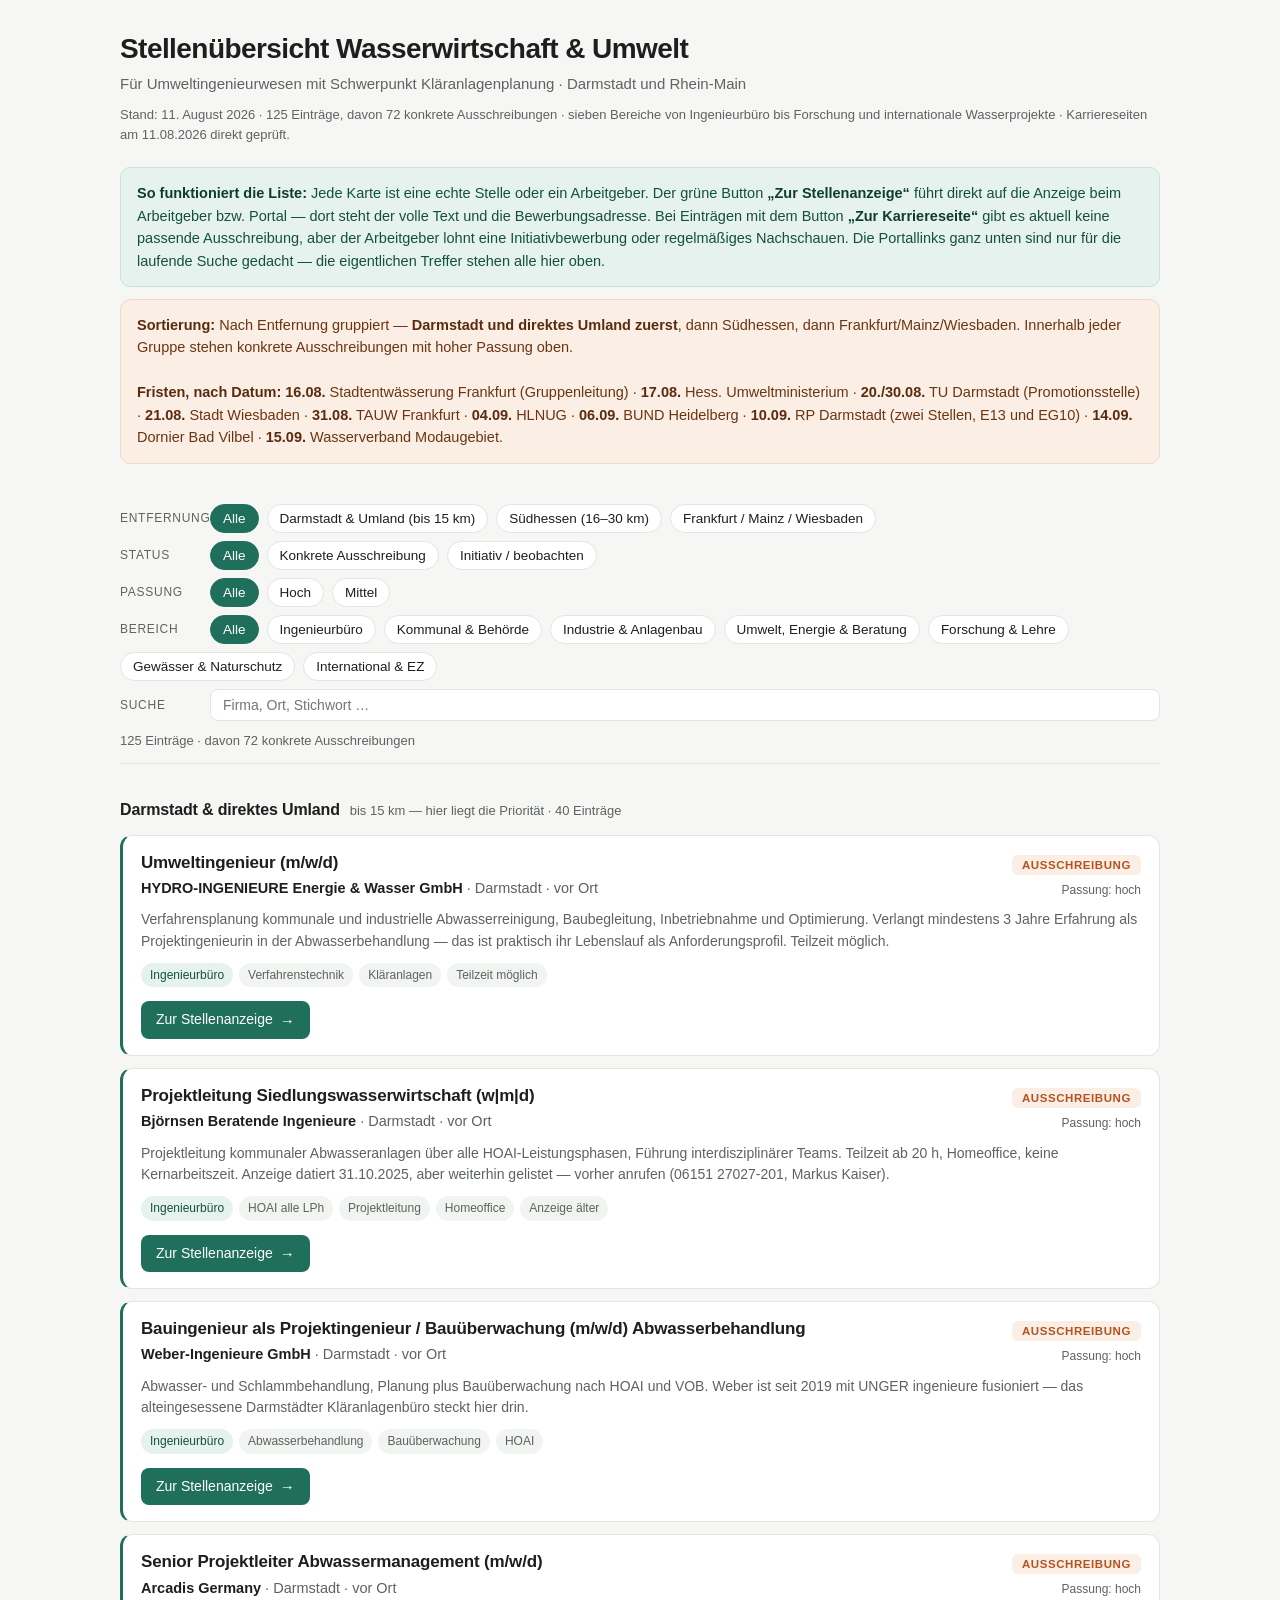
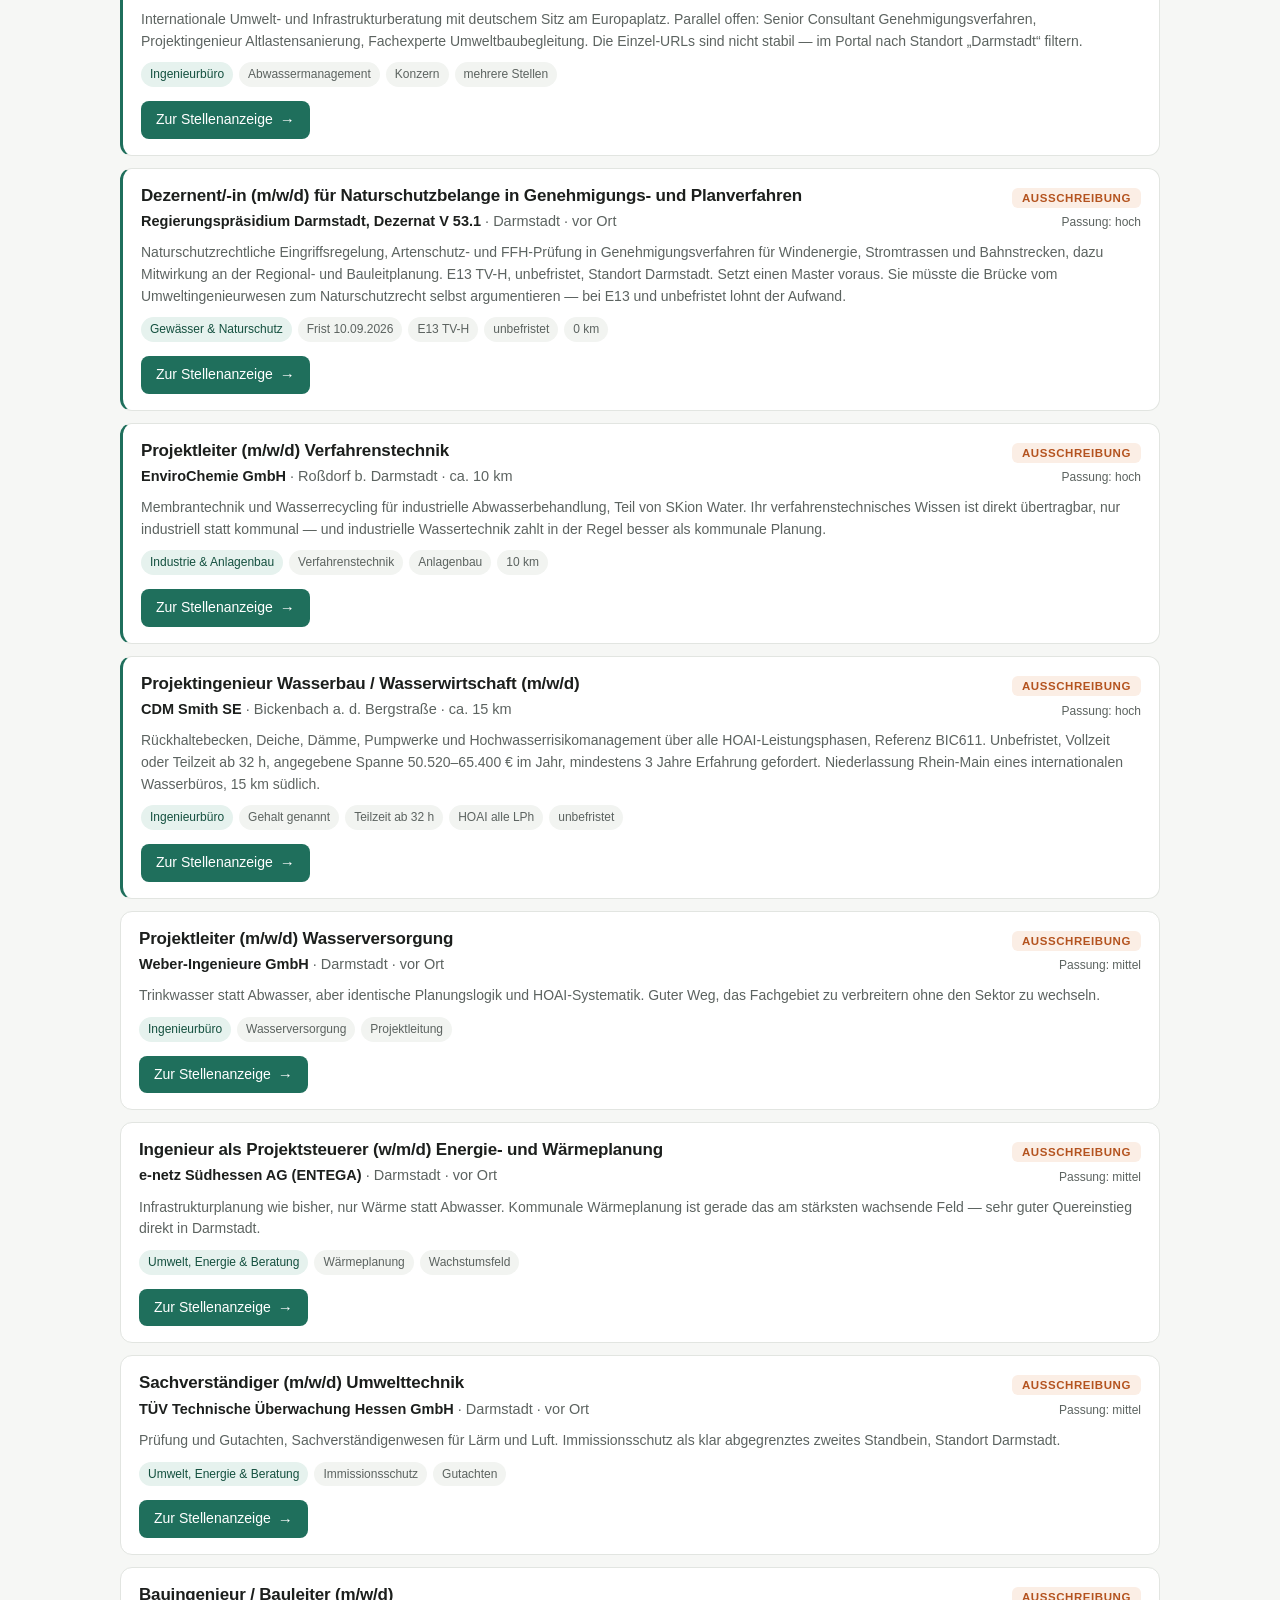
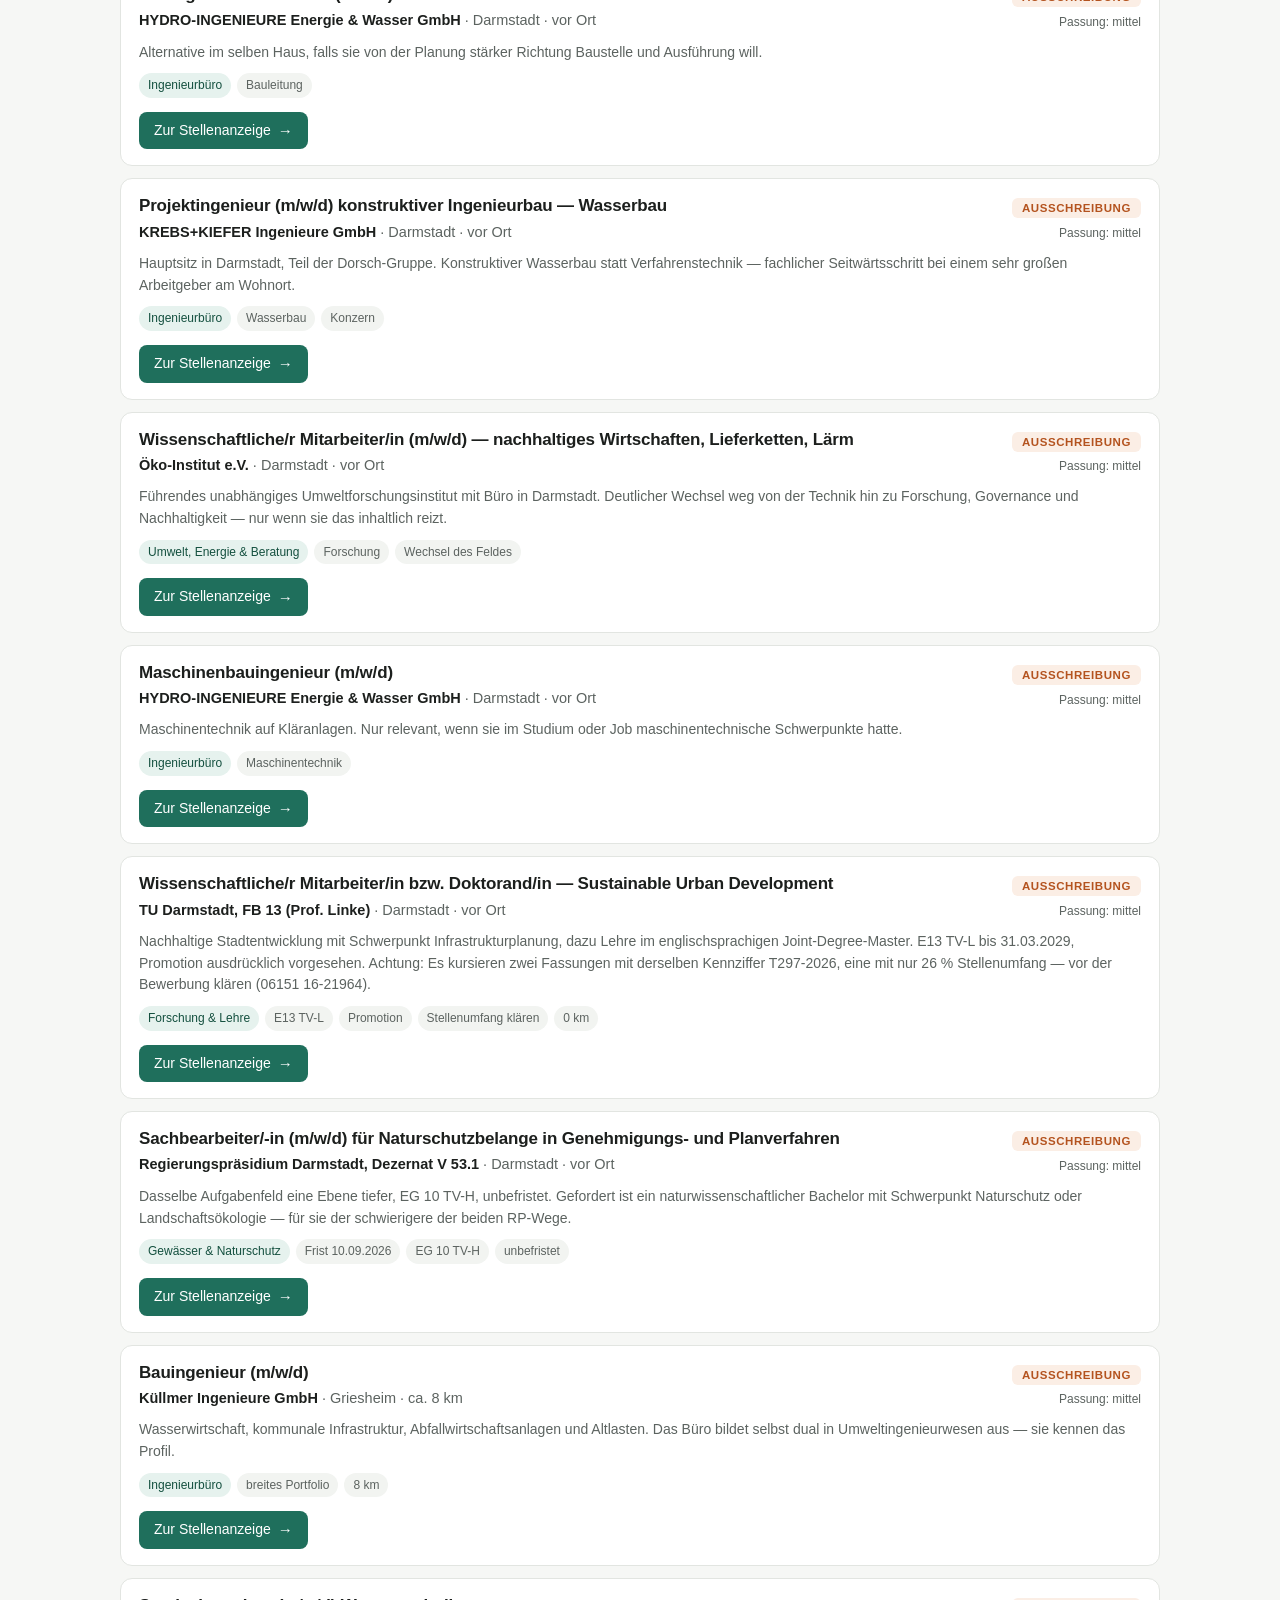
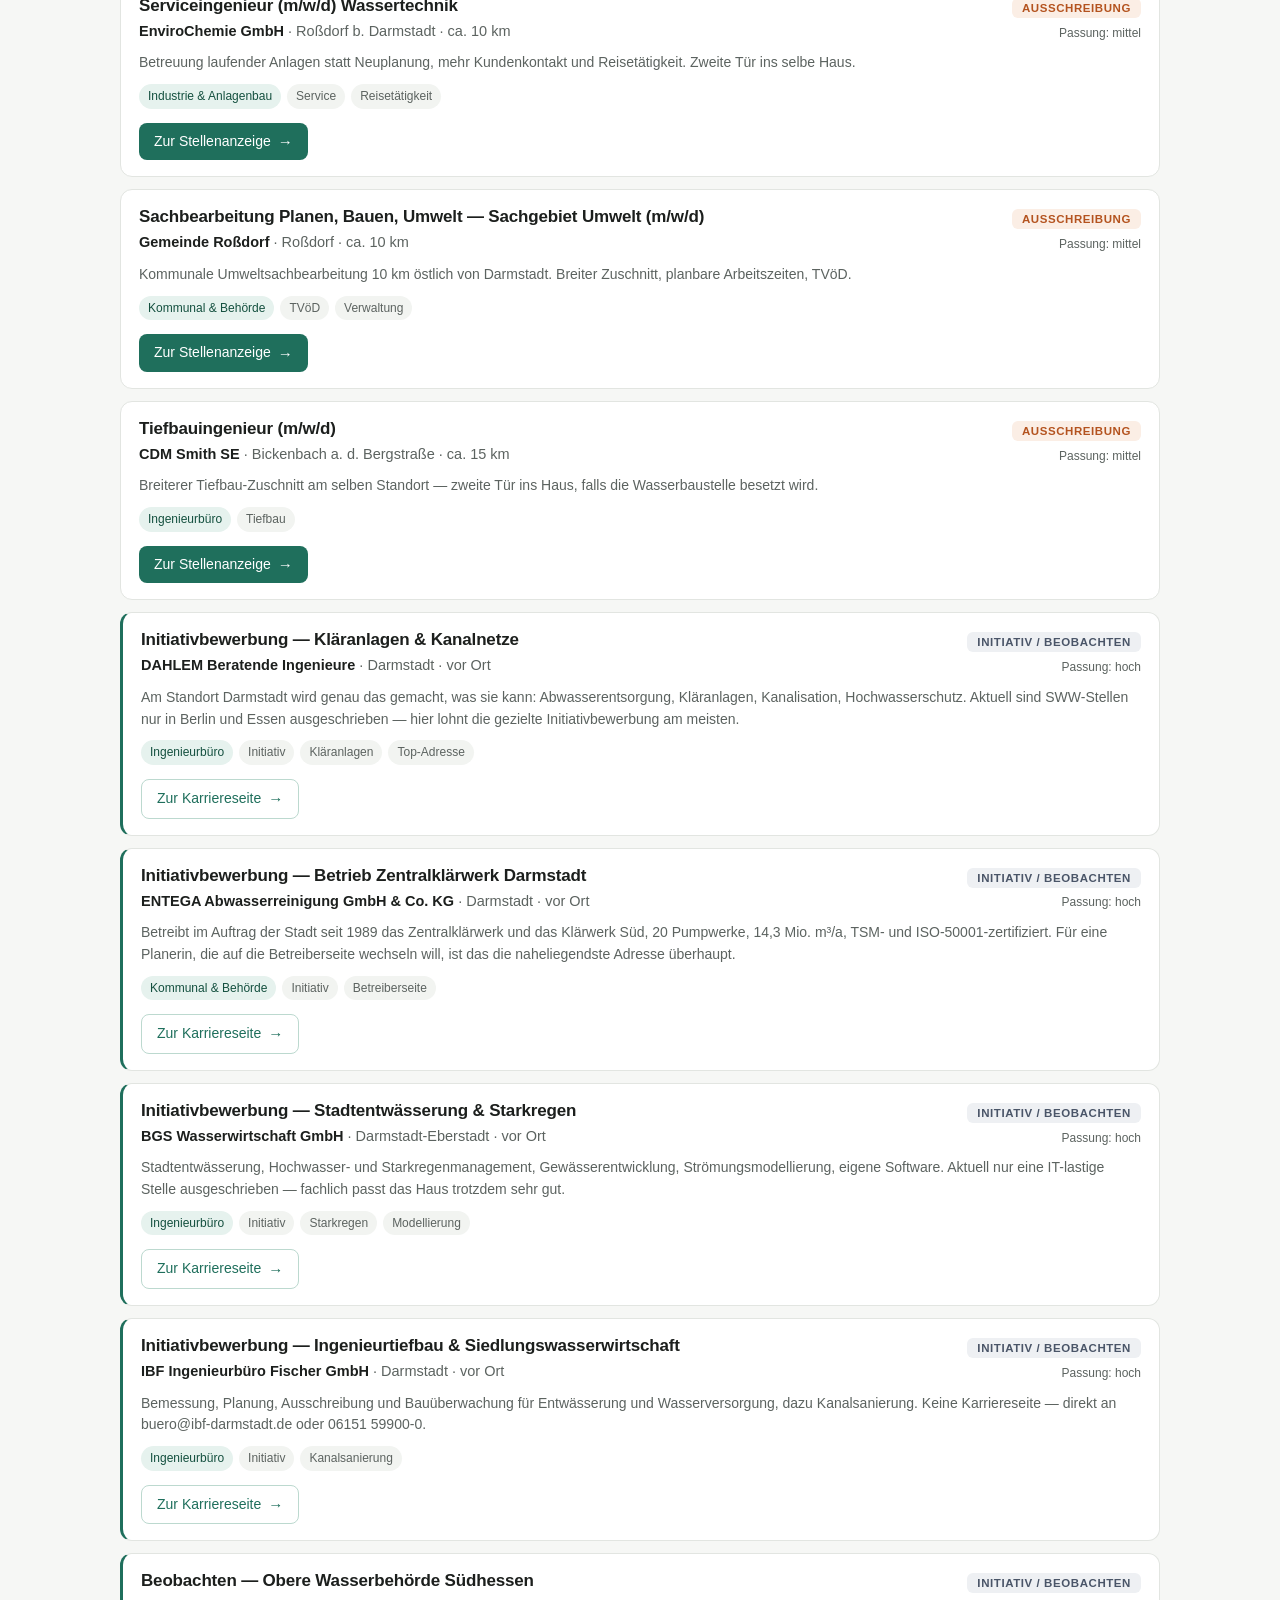
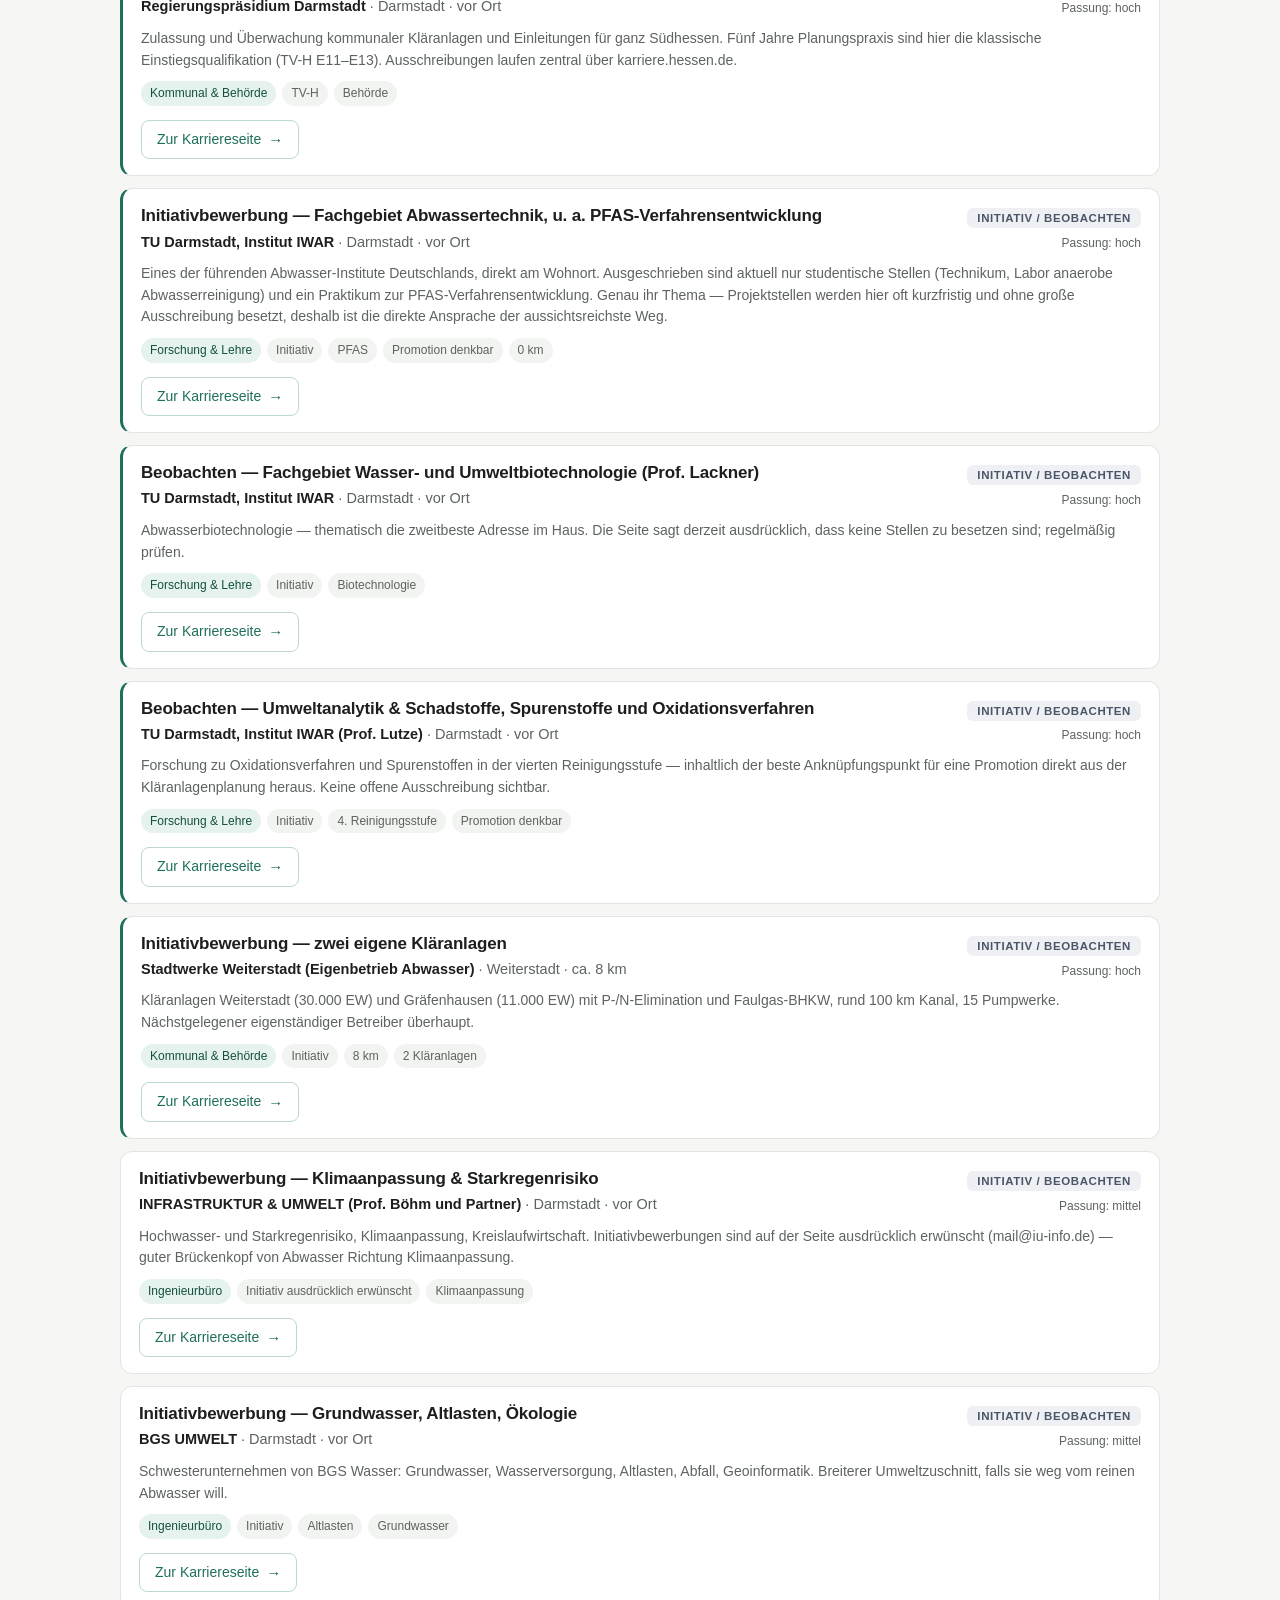
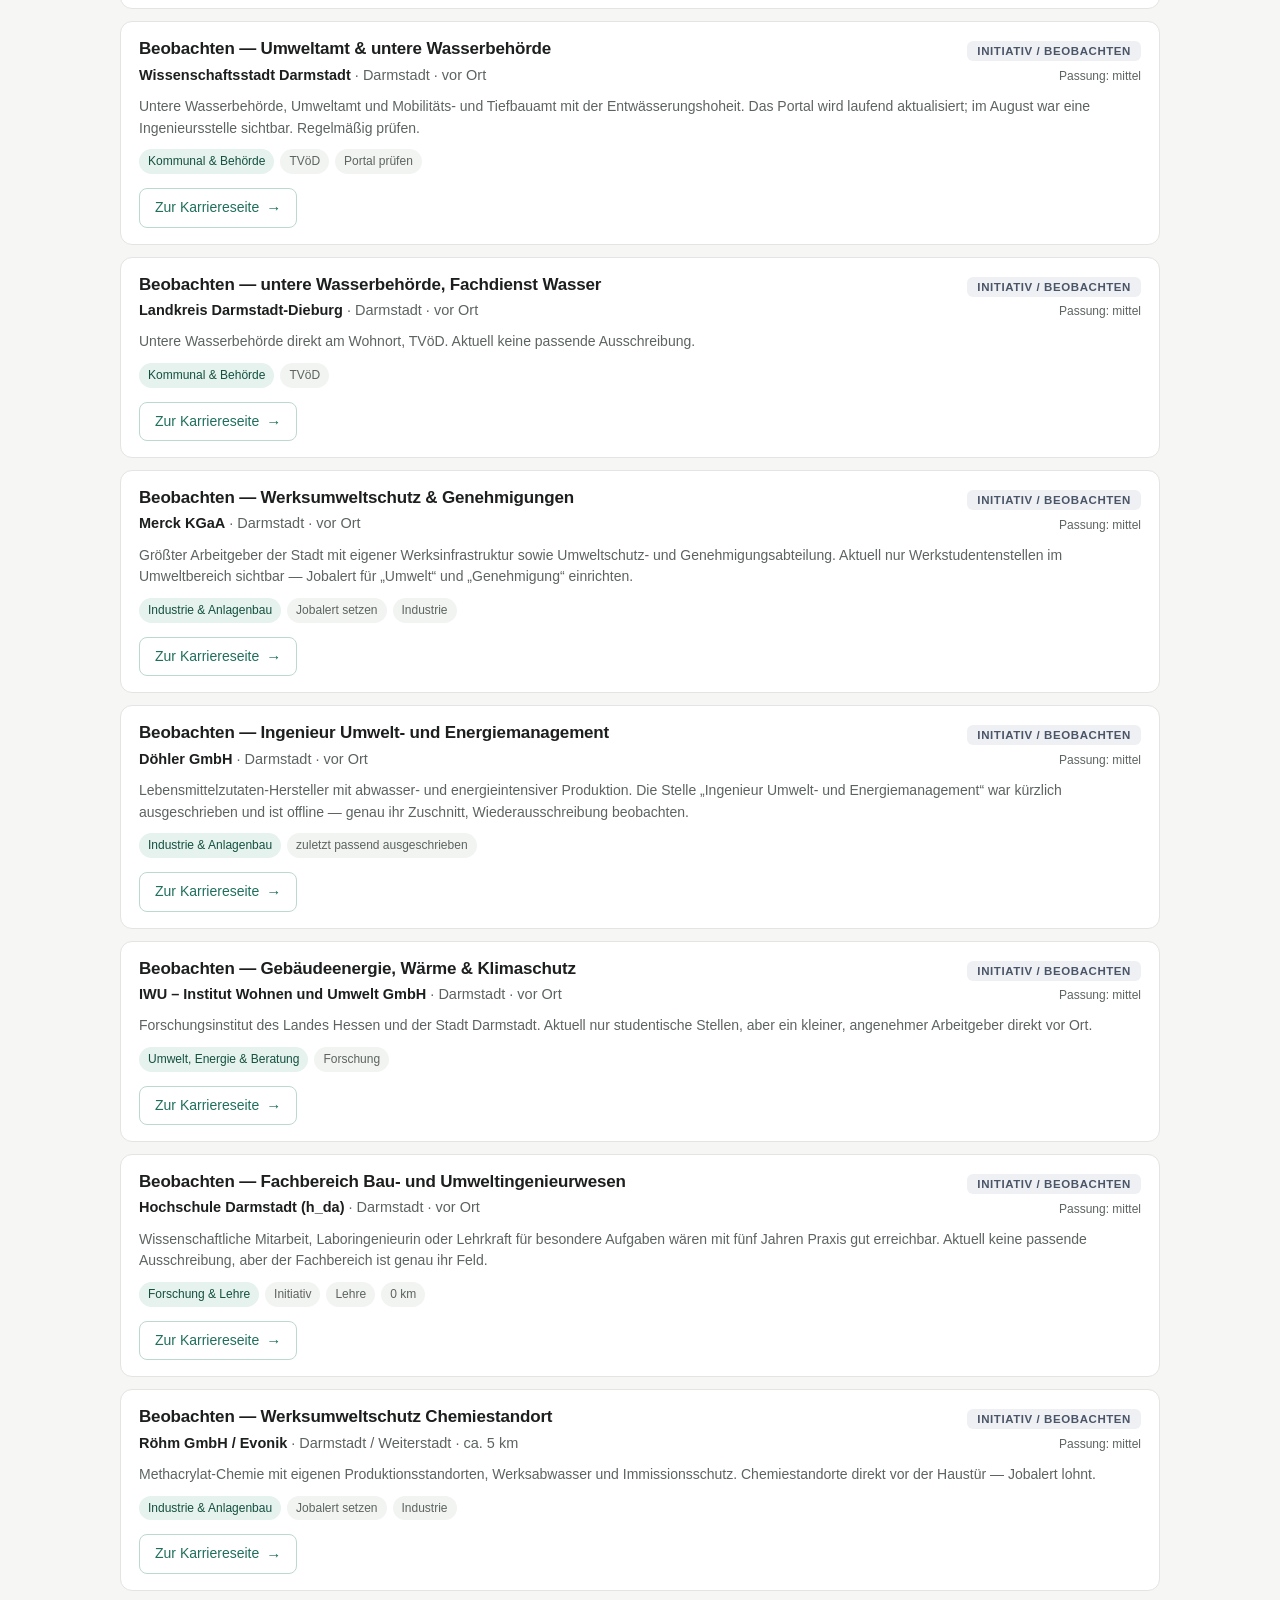
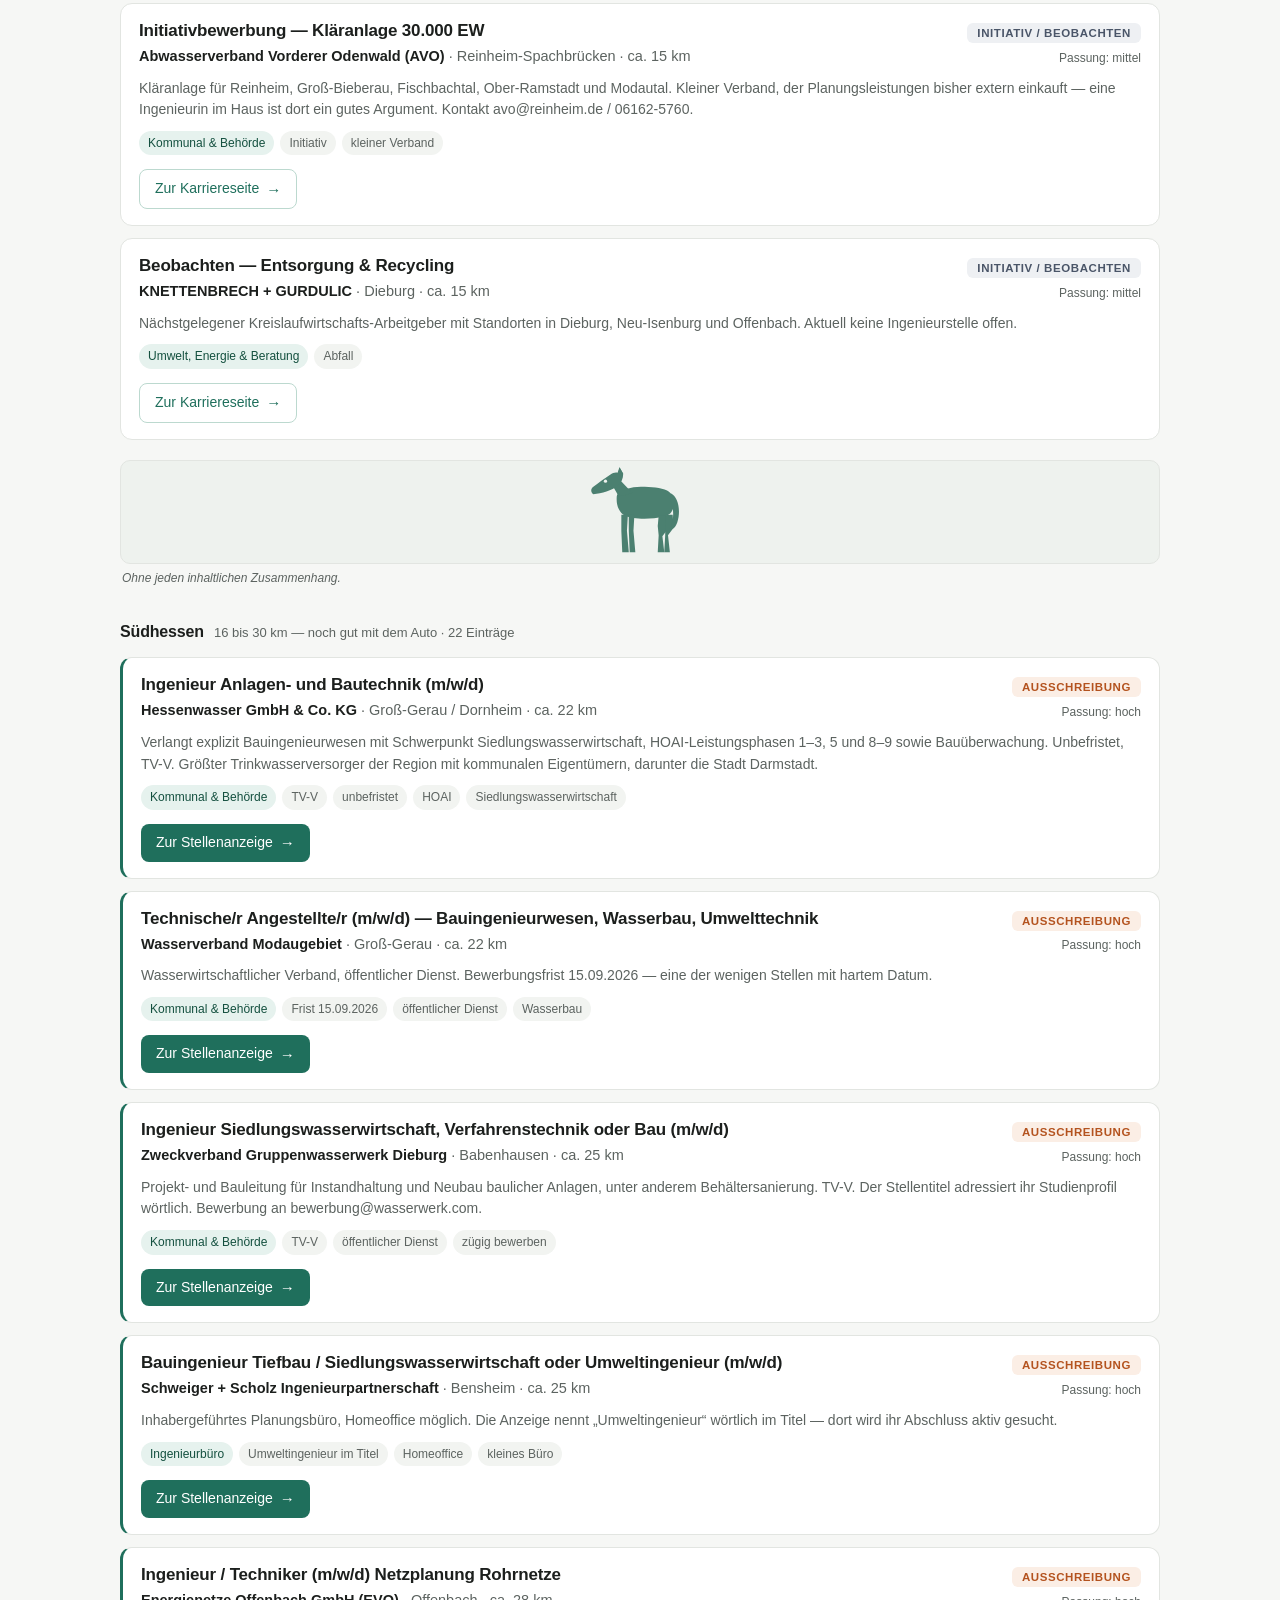
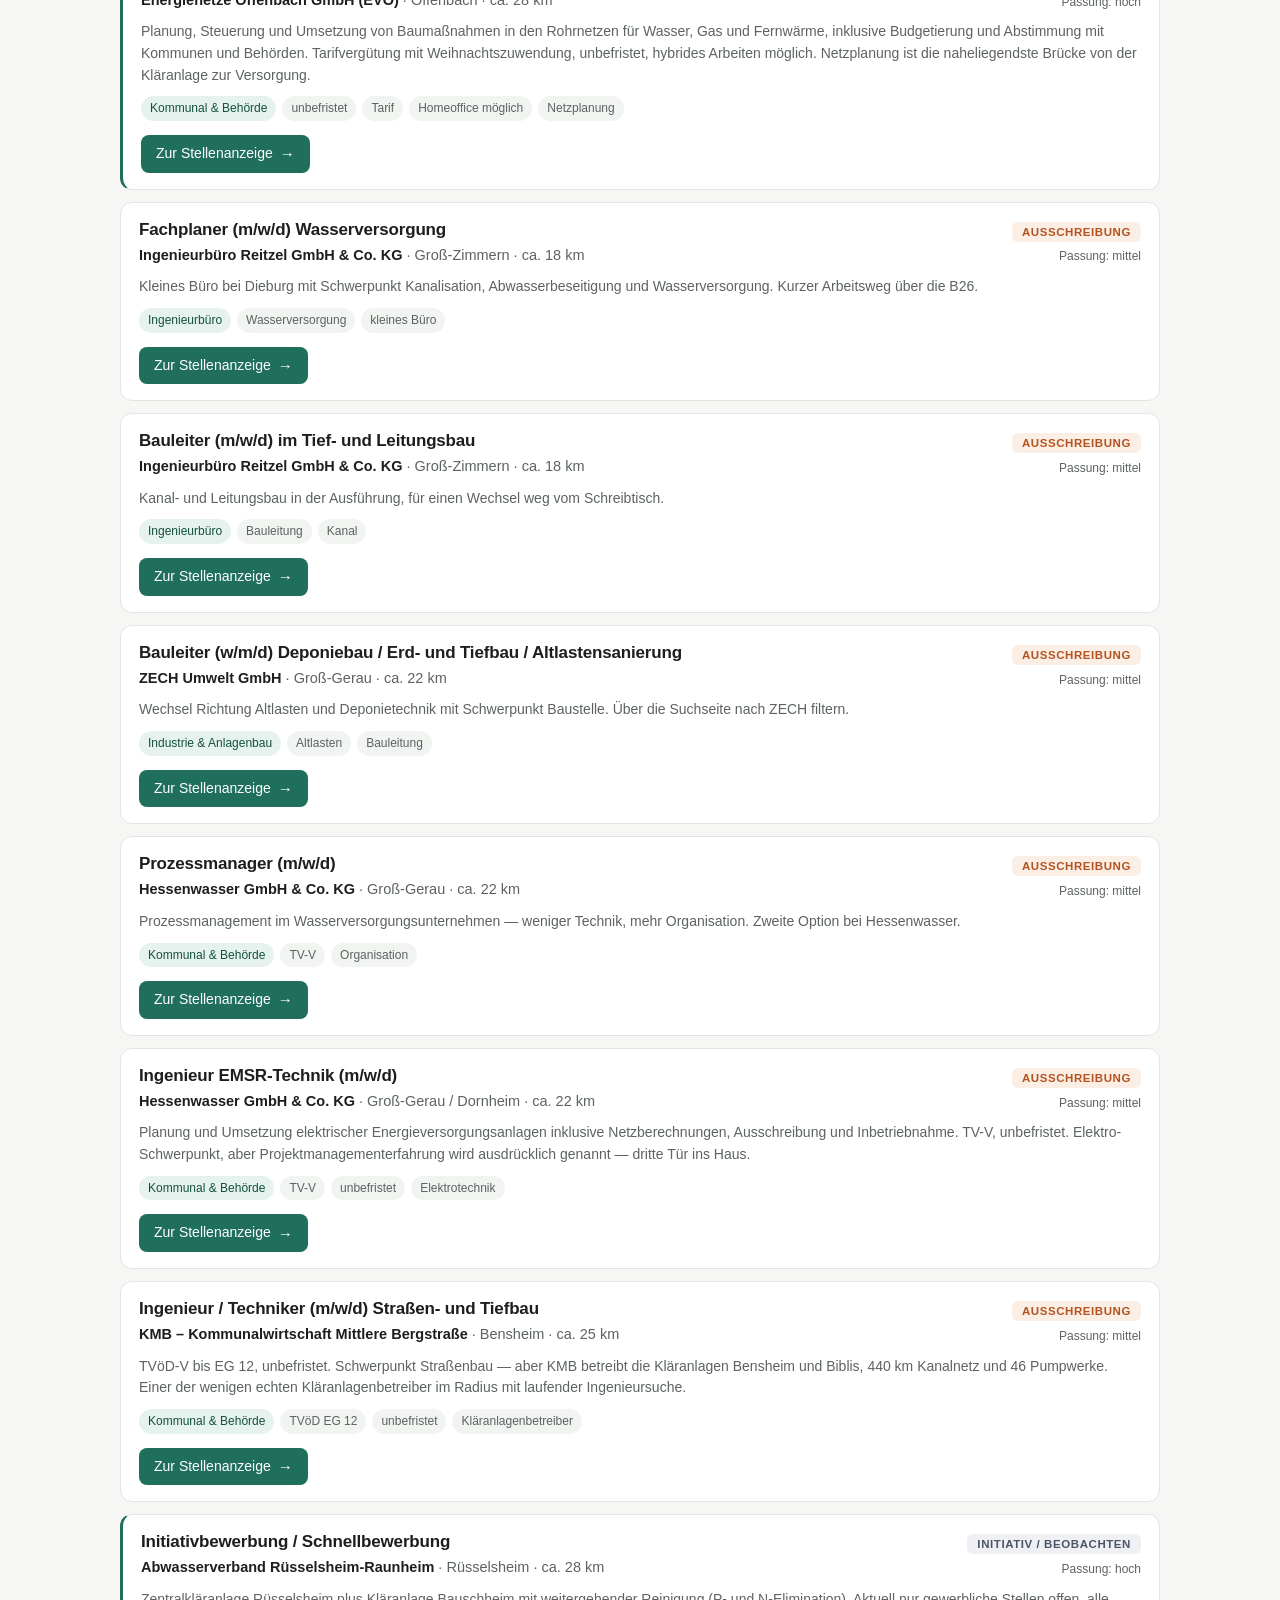
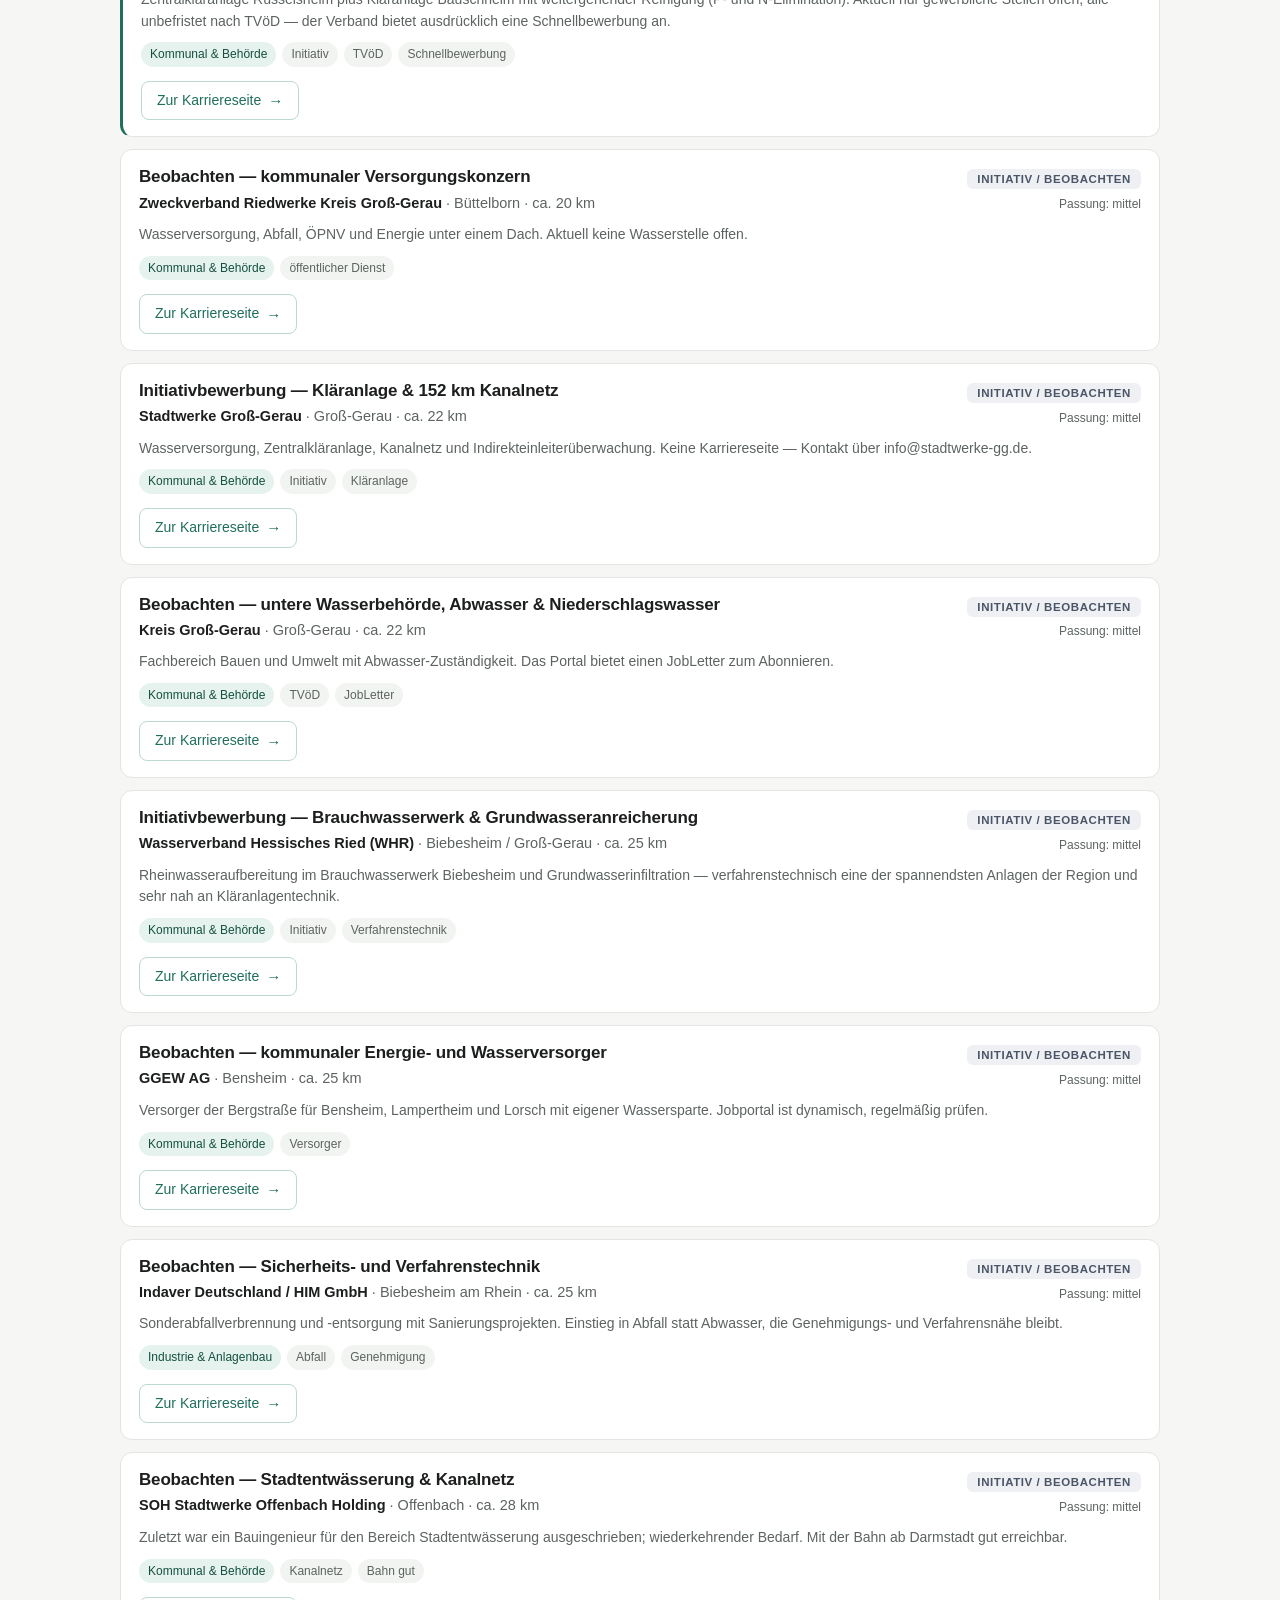
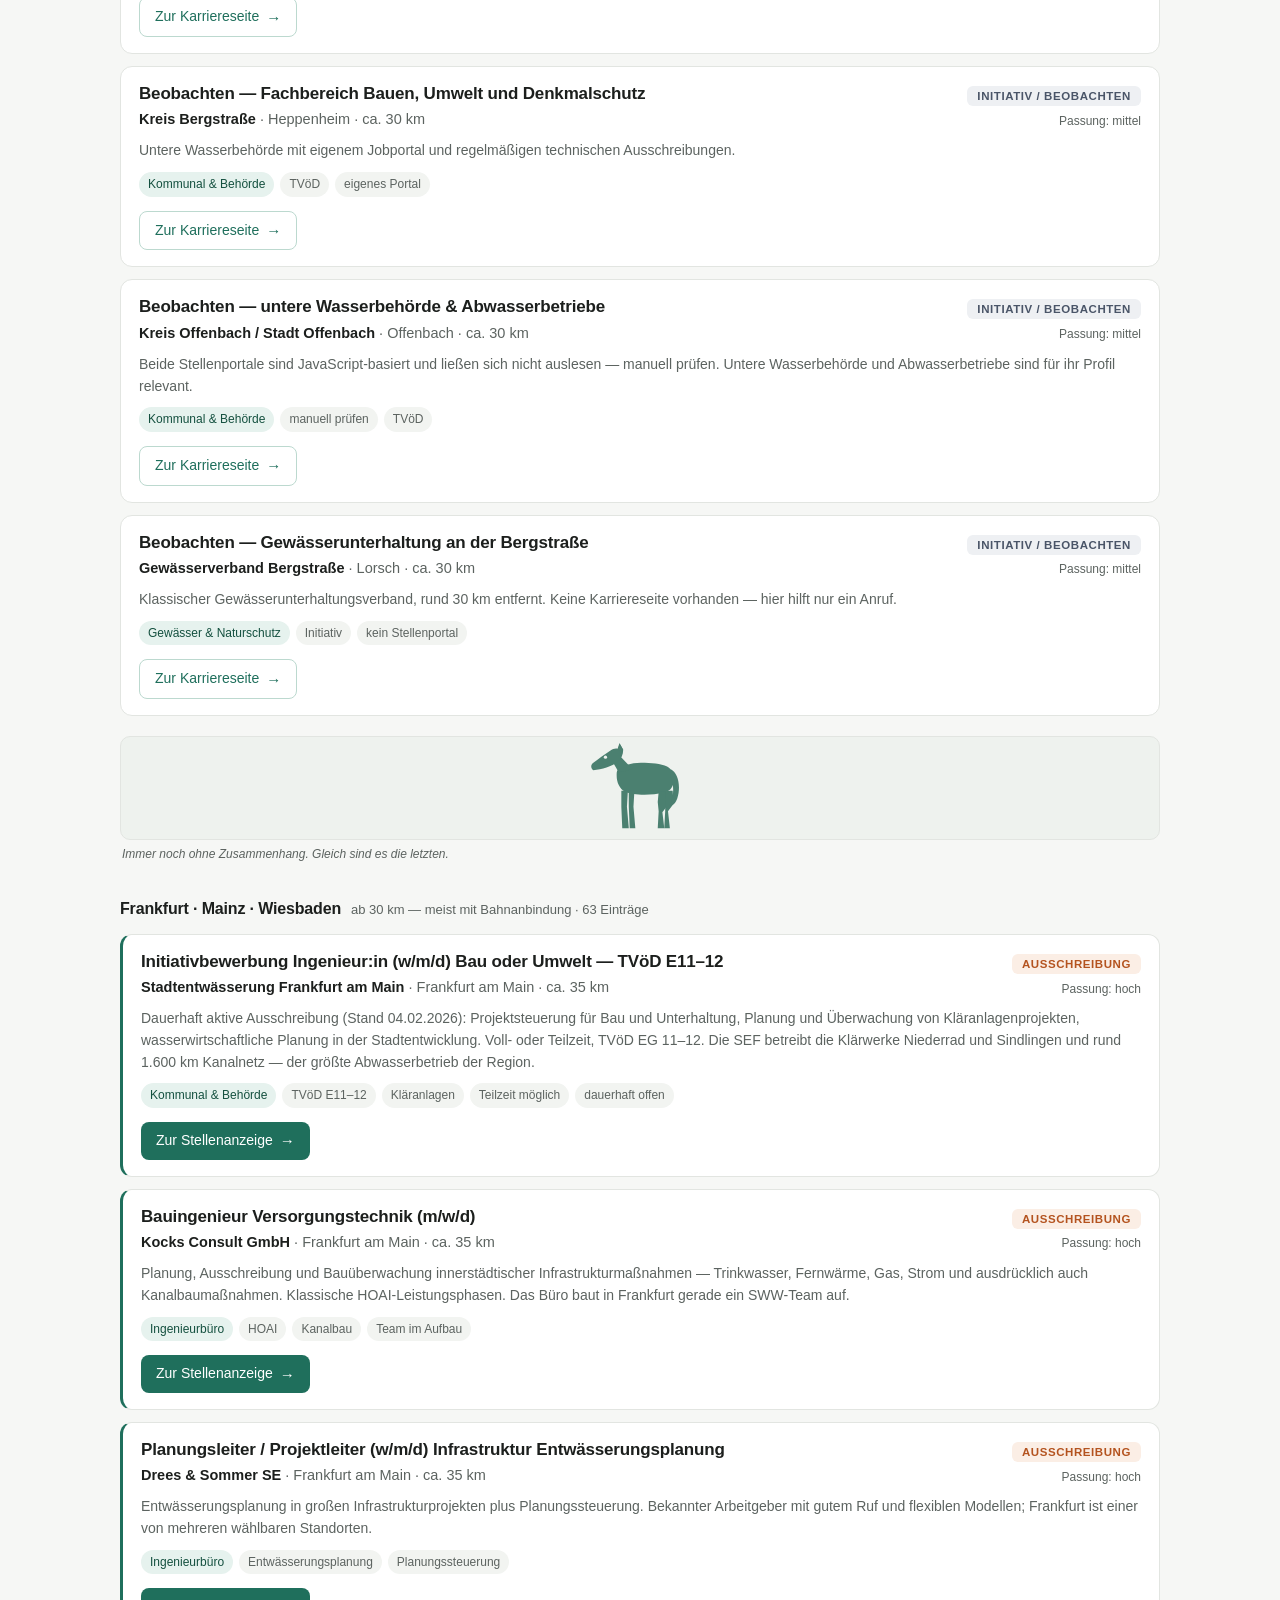
==== commit 62f2f165: "Rename index_2.html to index.html" ====
--- a/jobs/index.html
+++ b/jobs/index.html
@@ -83,6 +83,19 @@
   .links a{color:var(--accent)}
   footer{margin-top:40px;font-size:13px;color:var(--ink-soft);border-top:1px solid var(--line);padding-top:16px}
   .printurl{display:none}
+
+  /* zwei kleine Bilder zwischen den Abschnitten, bewusst zurückhaltend */
+  .photo{margin:20px 0 4px;line-height:0}
+  .photo img{width:100%;height:130px;object-fit:cover;object-position:center 42%;
+    border-radius:10px;border:1px solid var(--line);display:none}
+  .photo.haspic img{display:block}
+  /* Rückfallebene: gezeichnetes Pferd, wenn kein Foto lädt */
+  .photo .drawn{display:flex;align-items:center;justify-content:center;
+    height:104px;border-radius:10px;border:1px solid var(--line);background:#eef2ee}
+  .photo.haspic .drawn{display:none}
+  .photo .drawn svg{opacity:.85}
+  .photo figcaption{line-height:1.4;padding:6px 2px 0;font-size:12px;
+    color:var(--ink-soft);font-style:italic}
 
   @media print{
     @page{size:A4;margin:14mm 12mm}
@@ -109,6 +122,7 @@
     .go{display:none}
     .printurl{display:block;margin-top:5pt;font-size:7.5pt;color:var(--accent);
       word-break:break-all;line-height:1.3;text-decoration:none}
+    .photo{display:none}
     .links{page-break-inside:avoid;border:1px solid #d8dcd8;font-size:9pt}
     .links a{word-break:break-all}
     h2.sec{page-break-before:auto}
@@ -148,6 +162,8 @@
     .note{margin-top:8px}
     .go{width:100%;justify-content:center;padding:11px 15px}
     .ringhead{flex-direction:column;gap:2px;margin:28px 0 0}
+    .photo img{height:105px}
+    .photo figcaption{font-size:11.5px}
   }
 </style>
 </head>
@@ -157,7 +173,7 @@
 <header>
   <h1>Stellenübersicht Wasserwirtschaft &amp; Umwelt</h1>
   <p class="sub">Für Umweltingenieurwesen mit Schwerpunkt Kläranlagenplanung · Darmstadt und Rhein-Main</p>
-  <p class="meta">Stand: 11. August 2026 · 94 Einträge, davon 57 konkrete Ausschreibungen · Karriereseiten der wichtigsten Arbeitgeber am 11.08.2026 direkt geprüft.</p>
+  <p class="meta">Stand: 11. August 2026 · 125 Einträge, davon 72 konkrete Ausschreibungen · sieben Bereiche von Ingenieurbüro bis Forschung und internationale Wasserprojekte · Karriereseiten am 11.08.2026 direkt geprüft.</p>
 </header>
 
 <div class="howto">
@@ -171,7 +187,12 @@
   <b>Sortierung:</b> Nach Entfernung gruppiert — <b>Darmstadt und direktes Umland zuerst</b>, dann Südhessen, dann Frankfurt/Mainz/Wiesbaden.
   Innerhalb jeder Gruppe stehen konkrete Ausschreibungen mit hoher Passung oben.
   <br><br>
-  <b>Zeitkritisch:</b> TAUW Frankfurt bis <b>31.08.</b> · HLNUG Wiesbaden bis <b>04.09.</b> · Wasserverband Modaugebiet bis <b>15.09.</b> · Dornier Bad Vilbel bis <b>14.09.</b>
+  <b>Fristen, nach Datum:</b>
+  <b>16.08.</b> Stadtentwässerung Frankfurt (Gruppenleitung) · <b>17.08.</b> Hess. Umweltministerium ·
+  <b>20./30.08.</b> TU Darmstadt (Promotionsstelle) · <b>21.08.</b> Stadt Wiesbaden ·
+  <b>31.08.</b> TAUW Frankfurt · <b>04.09.</b> HLNUG · <b>06.09.</b> BUND Heidelberg ·
+  <b>10.09.</b> RP Darmstadt (zwei Stellen, E13 und EG10) · <b>14.09.</b> Dornier Bad Vilbel ·
+  <b>15.09.</b> Wasserverband Modaugebiet.
 </div>
 
 <div class="controls">
@@ -206,6 +227,9 @@
     <button class="f" data-g="cat" data-v="kommunal">Kommunal &amp; Behörde</button>
     <button class="f" data-g="cat" data-v="industrie">Industrie &amp; Anlagenbau</button>
     <button class="f" data-g="cat" data-v="umwelt">Umwelt, Energie &amp; Beratung</button>
+    <button class="f" data-g="cat" data-v="forschung">Forschung &amp; Lehre</button>
+    <button class="f" data-g="cat" data-v="gewaesser">Gewässer &amp; Naturschutz</button>
+    <button class="f" data-g="cat" data-v="international">International &amp; EZ</button>
   </div>
   <div class="row">
     <span class="lbl">Suche</span>
@@ -233,6 +257,14 @@
     <li><a href="https://www.greenjobs.de/stellenanzeige/rhein-main/" target="_blank">greenjobs.de — Rhein-Main</a> · <a href="https://www.greenjobs.de/stellenanzeige/hessen/" target="_blank">Hessen</a></li>
     <li><a href="https://www.bauingenieur24.de/stellenmarkt/wasserwirtschaft-und-umwelttechnik/" target="_blank">bauingenieur24 — Wasserwirtschaft &amp; Umwelttechnik</a></li>
   </ul>
+  <h4>Forschung, Gewässer und internationale Projekte</h4>
+  <ul>
+    <li><a href="https://akademische-jobs.de/hochschulen/tu-darmstadt/" target="_blank">Alle offenen Stellen der TU Darmstadt</a> — brauchbarer Spiegel des TU-Portals, das sich selbst schlecht durchsuchen lässt</li>
+    <li><a href="https://jobs.giz.de/index.php?ac=search_result" target="_blank">GIZ-Stellenportal (Eschborn)</a> · <a href="https://kfw-jobs.de/index.php?ac=search_result" target="_blank">KfW-Stellenportal (Frankfurt)</a> — beide laden erst im Browser, deshalb nur manuell durchsuchbar</li>
+    <li><a href="https://epojobs.eu/" target="_blank">epojobs.eu</a> — zentrales Portal für Entwicklungszusammenarbeit, dort erscheinen die WASH- und Abwasserstellen</li>
+    <li><a href="https://www.nabu.de/wir-ueber-uns/jobboerse/index.html" target="_blank">NABU-Jobbörse</a> — hier laufen die Stellen des NABU-Instituts für Fluss- und Auenökologie</li>
+    <li><a href="https://www.bfg.de/DE/07_Service/03_Stellen/stellen_node.html" target="_blank">Bundesanstalt für Gewässerkunde</a> — laufend mehrere Gewässerstellen, allerdings Koblenz</li>
+  </ul>
   <h4>Öffentlicher Dienst</h4>
   <ul>
     <li><a href="https://karriere.hessen.de/" target="_blank">karriere.hessen.de</a> — alle hessischen Landesstellen inkl. RP Darmstadt und HLNUG</li>
@@ -390,8 +422,8 @@
  n:"Wasserwirtschaftlicher Verband, öffentlicher Dienst. Bewerbungsfrist 15.09.2026 — eine der wenigen Stellen mit hartem Datum.",tags:["Frist 15.09.2026","öffentlicher Dienst","Wasserbau"]},
 
 {t:"Projektingenieur Wasserbau / Wasserwirtschaft (m/w/d)",e:"CDM Smith SE",o:"Bickenbach a. d. Bergstraße",d:15,c:"buero",s:"offen",f:"hoch",
- u:"https://www.stepstone.de/stellenangebote--Projektingenieur-Wasserbau-Wasserwirtschaft-m-w-d-Bickenbach-CDM-Smith-SE--14114695-inline.html",
- n:"Niederlassung Rhein-Main eines großen internationalen Wasserbüros, 15 km südlich. Angegebene Spanne 4.210–5.450 € im Monat. Bewerbung alternativ über career.cdmsmith.de.",tags:["Wasserbau","Gehalt genannt"]},
+ u:"https://career.cdmsmith.de/de/jobs/10348",
+ n:"Rückhaltebecken, Deiche, Dämme, Pumpwerke und Hochwasserrisikomanagement über alle HOAI-Leistungsphasen, Referenz BIC611. Unbefristet, Vollzeit oder Teilzeit ab 32 h, angegebene Spanne 50.520–65.400 € im Jahr, mindestens 3 Jahre Erfahrung gefordert. Niederlassung Rhein-Main eines internationalen Wasserbüros, 15 km südlich.",tags:["Gehalt genannt","Teilzeit ab 32 h","HOAI alle LPh","unbefristet"]},
 
 {t:"Bauingenieur Tiefbau / Siedlungswasserwirtschaft oder Umweltingenieur (m/w/d)",e:"Schweiger + Scholz Ingenieurpartnerschaft",o:"Bensheim",d:25,c:"buero",s:"offen",f:"hoch",
  u:"https://www.bauingenieur24.de/job/612415543/bauingenieur-tiefbau-siedlungswasserwirtschaft-oder-umweltingenieur-m-w-d-/",
@@ -566,10 +598,6 @@
  u:"https://www.stepstone.de/stellenangebote--Umwelttechniker-Verfahrenstechniker-m-w-d-Hofheim-am-Taunus-Abwasserverband-Main-Taunus--14212444-inline.html",
  n:"Verbandskläranlage mit verfahrenstechnischem Zuschnitt. Fachlich sehr nah dran, aber der Arbeitsweg quer durchs Rhein-Main-Gebiet ist unattraktiv.",tags:["Abwasserverband","weiter Weg"]},
 
-{t:"Wissenschaftliche/r Mitarbeiter/in (m/w/d) — Projekt KLIWA Hydrologie",e:"HLNUG – Hessisches Landesamt für Naturschutz, Umwelt und Geologie",o:"Wiesbaden",d:45,c:"kommunal",s:"offen",f:"mittel",
- u:"https://www.hlnug.de/ueber-uns/karriere/stellenangebote",
- n:"Landesfachbehörde, Projekt zu Klimawandel und Hydrologie. Befristet bis 31.12.2029, Bewerbungsfrist 04.09.2026. Kennziffer A-2627-W3-HD-1.",tags:["Frist 04.09.2026","befristet","Hydrologie"]},
-
 {t:"Ingenieur Fernwärmeprojekte (m/w/d)",e:"Kraftwerke Mainz-Wiesbaden AG",o:"Mainz",d:45,c:"industrie",s:"offen",f:"mittel",
  u:"https://www.stepstone.de/stellenangebote--Ingenieur-Fernwaermeprojekte-m-w-d-Mainz-Kraftwerke-Mainz-Wiesbaden-AG--14258172-inline.html",
  n:"Fernwärme-Infrastrukturprojekte — dieselbe Projektlogik wie Kanal- und Anlagenplanung, anderes Medium. Parallel offen: Bauleiter Tiefbau/Rohrbau.",tags:["Wärme","Infrastruktur"]},
@@ -628,19 +656,186 @@
 
 {t:"Beobachten — Wasserversorgung Rhein-Main",e:"Mainova AG",o:"Frankfurt am Main",d:35,c:"kommunal",s:"beobachten",f:"mittel",
  u:"https://mainova-karriere.de/go/Ingenieure/5053301/",
- n:"14 offene Ingenieurstellen, aktuell alle in Strom, Gas und Leittechnik. Mainova ist über die FWA an der Frankfurter Wasserversorgung beteiligt — beobachten.",tags:["Versorger"]}
+ n:"14 offene Ingenieurstellen, aktuell alle in Strom, Gas und Leittechnik. Mainova ist über die FWA an der Frankfurter Wasserversorgung beteiligt — beobachten.",tags:["Versorger"]},
+
+/* ═══════════ FORSCHUNG & LEHRE ═══════════ */
+{t:"Initiativbewerbung — Fachgebiet Abwassertechnik, u. a. PFAS-Verfahrensentwicklung",e:"TU Darmstadt, Institut IWAR",o:"Darmstadt",d:0,c:"forschung",s:"beobachten",f:"hoch",
+ u:"https://www.iwar.tu-darmstadt.de/abwasser/fg_at/stellen_at/index.de.jsp",
+ n:"Eines der führenden Abwasser-Institute Deutschlands, direkt am Wohnort. Ausgeschrieben sind aktuell nur studentische Stellen (Technikum, Labor anaerobe Abwasserreinigung) und ein Praktikum zur PFAS-Verfahrensentwicklung. Genau ihr Thema — Projektstellen werden hier oft kurzfristig und ohne große Ausschreibung besetzt, deshalb ist die direkte Ansprache der aussichtsreichste Weg.",tags:["Initiativ","PFAS","Promotion denkbar","0 km"]},
+
+{t:"Beobachten — Fachgebiet Wasser- und Umweltbiotechnologie (Prof. Lackner)",e:"TU Darmstadt, Institut IWAR",o:"Darmstadt",d:0,c:"forschung",s:"beobachten",f:"hoch",
+ u:"https://www.iwar.tu-darmstadt.de/wasser-umweltbiotechnologie/fachgebiet_wubt/stellenangebote_wubt/index.de.jsp",
+ n:"Abwasserbiotechnologie — thematisch die zweitbeste Adresse im Haus. Die Seite sagt derzeit ausdrücklich, dass keine Stellen zu besetzen sind; regelmäßig prüfen.",tags:["Initiativ","Biotechnologie"]},
+
+{t:"Beobachten — Umweltanalytik &amp; Schadstoffe, Spurenstoffe und Oxidationsverfahren",e:"TU Darmstadt, Institut IWAR (Prof. Lutze)",o:"Darmstadt",d:0,c:"forschung",s:"beobachten",f:"hoch",
+ u:"https://www.iwar.tu-darmstadt.de/analytik-schadstoffe/das_institut_uas/index.de.jsp",
+ n:"Forschung zu Oxidationsverfahren und Spurenstoffen in der vierten Reinigungsstufe — inhaltlich der beste Anknüpfungspunkt für eine Promotion direkt aus der Kläranlagenplanung heraus. Keine offene Ausschreibung sichtbar.",tags:["Initiativ","4. Reinigungsstufe","Promotion denkbar"]},
+
+{t:"Wissenschaftliche/r Mitarbeiter/in — Projekt KLIWA Hydrologie",e:"HLNUG – Hessisches Landesamt für Naturschutz, Umwelt und Geologie",o:"Wiesbaden",d:45,c:"forschung",s:"offen",f:"mittel",
+ u:"https://www.greenjobs.de/stellenanzeige/wissenschaftliche-mitarbeiterin-wissenschaftlicher-mitarbeiter-projekt-kliwa-hydrologie--100154324",
+ n:"Klimawandelfolgen für Wasserhaushalt, Hochwasser und Dürre; Klimaprojektionen auswerten, Verfahren automatisieren, Mitarbeit am Hochwasservorhersagedienst. Bauingenieurwesen ist ausdrücklich als Zugangsfach genannt. E13 TV-H, befristet bis 31.12.2029, Kennziffer A-2627-W3-HD-1. Python- oder R-Kenntnisse werden erwartet.",tags:["Frist 04.09.2026","E13 TV-H","bis 2029","Hydrologie"]},
+
+{t:"Wissenschaftliche/r Mitarbeiter/in bzw. Doktorand/in — Sustainable Urban Development",e:"TU Darmstadt, FB 13 (Prof. Linke)",o:"Darmstadt",d:0,c:"forschung",s:"offen",f:"mittel",
+ u:"https://www.stellenwerk.de/darmstadt/wiss-mitarbeiterin-doktorandin-wmd-sustainable-urban-development-260807-274138",
+ n:"Nachhaltige Stadtentwicklung mit Schwerpunkt Infrastrukturplanung, dazu Lehre im englischsprachigen Joint-Degree-Master. E13 TV-L bis 31.03.2029, Promotion ausdrücklich vorgesehen. Achtung: Es kursieren zwei Fassungen mit derselben Kennziffer T297-2026, eine mit nur 26 % Stellenumfang — vor der Bewerbung klären (06151 16-21964).",tags:["E13 TV-L","Promotion","Stellenumfang klären","0 km"]},
+
+{t:"Beobachten — Wasserinfrastruktur-Forschung",e:"ISOE – Institut für sozial-ökologische Forschung",o:"Frankfurt am Main",d:35,c:"forschung",s:"beobachten",f:"hoch",
+ u:"https://www.isoe.de/stellenangebote",
+ n:"Forscht seit Jahrzehnten zu Wasserinfrastruktur, Wasserwiederverwendung und Transformation der Siedlungswasserwirtschaft — für jemanden aus der Kläranlagenplanung inhaltlich hochspannend. Derzeit steht dort „keine offenen Stellen“; Praktika über bewerbungen@isoe.de.",tags:["Initiativ","Wasserinfrastruktur"]},
+
+{t:"Beobachten — Wasseraufbereitung durch Oxidationsverfahren",e:"DECHEMA-Forschungsinstitut",o:"Frankfurt am Main",d:35,c:"forschung",s:"beobachten",f:"mittel",
+ u:"https://dechema-dfi.de/jobs.html",
+ n:"Im Bereich Applied Electrochemistry & Resources läuft Forschung zu Wasserbehandlung mit erweiterten Oxidationsverfahren. Ausgeschrieben sind nur Studierendenstellen — Initiativbewerbung lohnt.",tags:["Initiativ","Verfahrenstechnik"]},
+
+{t:"Beobachten — Fachbereich Bau- und Umweltingenieurwesen",e:"Hochschule Darmstadt (h_da)",o:"Darmstadt",d:0,c:"forschung",s:"beobachten",f:"mittel",
+ u:"https://h-da.de/hochschule/arbeiten-an-der-hochschule/stellenangebote/beschaeftigte/",
+ n:"Wissenschaftliche Mitarbeit, Laboringenieurin oder Lehrkraft für besondere Aufgaben wären mit fünf Jahren Praxis gut erreichbar. Aktuell keine passende Ausschreibung, aber der Fachbereich ist genau ihr Feld.",tags:["Initiativ","Lehre","0 km"]},
+
+/* ═══════════ GEWÄSSER & NATURSCHUTZ ═══════════ */
+{t:"Dezernent/-in (m/w/d) für Naturschutzbelange in Genehmigungs- und Planverfahren",e:"Regierungspräsidium Darmstadt, Dezernat V 53.1",o:"Darmstadt",d:0,c:"gewaesser",s:"offen",f:"hoch",
+ u:"https://rp-darmstadt.hessen.de/sites/rp-darmstadt.hessen.de/files/2026-08/stellenausschreibung_e616.pdf",
+ n:"Naturschutzrechtliche Eingriffsregelung, Artenschutz- und FFH-Prüfung in Genehmigungsverfahren für Windenergie, Stromtrassen und Bahnstrecken, dazu Mitwirkung an der Regional- und Bauleitplanung. E13 TV-H, unbefristet, Standort Darmstadt. Setzt einen Master voraus. Sie müsste die Brücke vom Umweltingenieurwesen zum Naturschutzrecht selbst argumentieren — bei E13 und unbefristet lohnt der Aufwand.",tags:["Frist 10.09.2026","E13 TV-H","unbefristet","0 km"]},
+
+{t:"Sachbearbeiter/-in (m/w/d) für Naturschutzbelange in Genehmigungs- und Planverfahren",e:"Regierungspräsidium Darmstadt, Dezernat V 53.1",o:"Darmstadt",d:0,c:"gewaesser",s:"offen",f:"mittel",
+ u:"https://rp-darmstadt.hessen.de/sites/rp-darmstadt.hessen.de/files/2026-08/stellenausschreibung_e613.pdf",
+ n:"Dasselbe Aufgabenfeld eine Ebene tiefer, EG 10 TV-H, unbefristet. Gefordert ist ein naturwissenschaftlicher Bachelor mit Schwerpunkt Naturschutz oder Landschaftsökologie — für sie der schwierigere der beiden RP-Wege.",tags:["Frist 10.09.2026","EG 10 TV-H","unbefristet"]},
+
+{t:"Verbandsingenieur / Bauingenieur (m/w/d)",e:"Wasserverband Kinzig",o:"Wächtersbach",d:75,c:"gewaesser",s:"offen",f:"hoch",
+ u:"https://www.wasserverband-kinzig.de/karriere/verbandsingenieur-bauingenieur/",
+ n:"Planung, Bau und Sanierung wasserbaulicher Anlagen, Hochwasserschutz an der Kinzig, Talsperre und Rückhaltebecken, Klimaanpassung der Wasserversorgung, perspektivisch Talsperrenleitung. TVöD/VKA, unbefristet, Dienstwagen. Fachlich die überzeugendste Stelle für den Wechsel von Abwasser zu Gewässer — ihr HOAI- und Vergabewissen zählt eins zu eins. Der Preis ist der Arbeitsweg.",tags:["TVöD","unbefristet","Talsperre","weiter Weg"]},
+
+{t:"Projektleitung (w/m/d) Strategische Freiraumentwicklung und Förderprogramme",e:"Landeshauptstadt Wiesbaden",o:"Wiesbaden",d:45,c:"gewaesser",s:"offen",f:"mittel",
+ u:"https://www.greenjobs.de/stellenanzeige/projektleitung-strategische-freiraumentwicklung-und-foerderprogramme--100154095",
+ n:"Strategische Freiraumentwicklung samt Fördermittelmanagement. Fördermittelarbeit ist ein guter Brückenkopf in die kommunale Umweltplanung, ein Gewässerbezug ist in der Anzeige aber nicht belegt.",tags:["Frist 21.08.2026","Kommune","Fördermittel"]},
+
+{t:"Referent/Referentin (w/m/d) Referat III 2 — u. a. Badegewässer",e:"Hessisches Ministerium für Landwirtschaft und Umwelt",o:"Wiesbaden",d:45,c:"gewaesser",s:"offen",f:"mittel",
+ u:"https://landwirtschaft.hessen.de/ueber-uns/karriere/stellenangebote",
+ n:"Finanzierung, Fachaufsicht, Badegewässer, Bergrecht und Geologie. Stark verwaltungslastig und nur mittelbar Wasser, aber ein Einstieg ins Ministerium mit entsprechender Perspektive. Frist läuft in wenigen Tagen ab.",tags:["Frist 17.08.2026","Ministerium","sehr knapp"]},
+
+{t:"Geschäftsführung Regionalgeschäftsstelle Rhein-Neckar-Odenwald (Elternzeitvertretung)",e:"BUND Landesverband Baden-Württemberg",o:"Heidelberg",d:55,c:"gewaesser",s:"offen",f:"mittel",
+ u:"https://www.greenjobs.de/stellenanzeige/geschaeftsfuehrer-der-regionalgeschaeftsstelle-rhein-neckar-odenwald-als-elternzeitvertretung--100154249",
+ n:"Echter NGO-Einstieg mit Leitungsfunktion in der Region Odenwald und Bergstraße. Nachteil: nur als Elternzeitvertretung befristet.",tags:["Frist 06.09.2026","NGO","befristet","Leitung"]},
+
+{t:"Beobachten — Gewässerentwicklung, Aktion Blau Plus",e:"Stiftung Natur und Umwelt Rheinland-Pfalz",o:"Mainz",d:45,c:"gewaesser",s:"beobachten",f:"mittel",
+ u:"https://www.snu.rlp.de/",
+ n:"Trägerin der „Aktion Blau Plus“, des Gewässerrenaturierungsprogramms von Rheinland-Pfalz. Aktuell nur eine Artenschutz-Projektstelle offen, aber als Arbeitgeber für Gewässerentwicklung unbedingt vormerken.",tags:["Initiativ","Renaturierung"]},
+
+{t:"Beobachten — Gewässerunterhaltung an der Bergstraße",e:"Gewässerverband Bergstraße",o:"Lorsch",d:30,c:"gewaesser",s:"beobachten",f:"mittel",
+ u:"https://gewaesserverband-bergstrasse.de/",
+ n:"Klassischer Gewässerunterhaltungsverband, rund 30 km entfernt. Keine Karriereseite vorhanden — hier hilft nur ein Anruf.",tags:["Initiativ","kein Stellenportal"]},
+
+{t:"Beobachten — Kampagne Lebendige Flüsse",e:"Deutsche Umwelthilfe",o:"bundesweit / Radolfzell",d:60,c:"gewaesser",s:"beobachten",f:"mittel",
+ u:"https://www.duh-jobs.de/",
+ n:"Die DUH führt seit Jahren die Kampagne „Lebendige Flüsse“ zur Gewässerrenaturierung. Das Portal meldet offene Stellen, die Titel ließen sich technisch nicht auslesen — manuell prüfen.",tags:["NGO","manuell prüfen"]},
+
+{t:"Beobachten — Fließgewässerökologie Gelnhausen",e:"Senckenberg Gesellschaft für Naturforschung",o:"Gelnhausen",d:55,c:"gewaesser",s:"beobachten",f:"mittel",
+ u:"https://www.senckenberg.de/de/karriere/offene-stellen/",
+ n:"Eigene Abteilung Fließgewässerökologie und Naturschutzforschung. Aktuell nur Verwaltungs- und Biomarker-Stellen ausgeschrieben, kein Gewässerbezug — beobachten.",tags:["Forschung","Gewässerökologie"]},
+
+/* ═══════════ INTERNATIONAL & ENTWICKLUNGSZUSAMMENARBEIT ═══════════ */
+{t:"Beobachten — Kompetenzcenter Umwelt, Wasser und Kreislaufwirtschaft",e:"GIZ – Deutsche Gesellschaft für Internationale Zusammenarbeit",o:"Eschborn",d:35,c:"international",s:"beobachten",f:"hoch",
+ u:"https://jobs.giz.de/index.php?ac=search_result",
+ n:"Der naheliegendste Arbeitgeber für internationale Wasserprojekte überhaupt — Sitz in Eschborn, 35 km, mit einem eigenen Kompetenzcenter für Umwelt, Wasser und Kreislaufwirtschaft samt Sektorvorhaben Wasser. Das Stellenportal lädt seine Trefferliste per JavaScript nach und war für mich nicht auslesbar; alle über Suchmaschinen auffindbaren Anzeigen waren abgelaufen. Diese Seite muss sie selbst im Browser durchsehen — nach „Wasser“ und „Umwelt/Klima“ filtern.",tags:["selbst prüfen","35 km","WASH","Top-Adresse"]},
+
+{t:"Beobachten — Technische Sachverständige Wasser und Abwasser",e:"KfW Entwicklungsbank",o:"Frankfurt am Main",d:35,c:"international",s:"beobachten",f:"hoch",
+ u:"https://www.kfw.de/%C3%9Cber-die-KfW/Karriere/TSV.html",
+ n:"Die KfW finanziert weltweit Kläranlagen und Wasserinfrastruktur und beschäftigt dafür technische Sachverständige — fachlich fast eine Punktlandung für jemanden mit Kläranlagen-Planungserfahrung, dazu Frankfurt statt Ausland. Auch dieses Bewerbungsportal (kfw-jobs.de) lädt per JavaScript und ließ sich nicht auslesen; selbst durchsehen.",tags:["selbst prüfen","Frankfurt","Kläranlagen weltweit"]},
+
+{t:"Beobachten — geberfinanzierte Infrastrukturprojekte",e:"GOPA Infra / GOPA Consulting Group",o:"Bad Homburg",d:45,c:"international",s:"beobachten",f:"mittel",
+ u:"https://gopainfra.jobs.personio.com/",
+ n:"Bad Homburg ist der EZ-Cluster der Region: GOPA Infra und die GOPA Consulting Group sitzen dort mit mehreren laufend wechselnden Ausschreibungen. Aktuell offen sind Consultant- und Projektmanagement-Rollen, überwiegend Verkehr, eine davon mit Französisch. Beide Portale getrennt beobachten — sie teilen ihre Anzeigen nicht.",tags:["EZ","zwei Portale","45 km"]},
+
+{t:"Beobachten — Projektmanagement Abwasserinfrastruktur international",e:"GFA Consulting Group",o:"Mannheim / Hamburg",d:50,c:"international",s:"beobachten",f:"mittel",
+ u:"https://www.gfa-group.de/jobs/",
+ n:"Schreibt regelmäßig Projektleitungen für kommunale Kläranlagen- und Kanalnetzprojekte in EU- und IFI-finanzierten Vorhaben aus. Die aktuell offene Stelle (Abwasserinfrastruktur Türkei, Frist 22.08.) verlangt 15 Jahre Erfahrung und ist damit zu früh — die Liste alle zwei Wochen prüfen.",tags:["EZ","Abwasser","Liste beobachten"]},
+
+{t:"Projektingenieur/in &amp; Koordinator/in — Dezentrale Sanitärversorgung",e:"BORDA e.V.",o:"Sierra Leone (Entsendung)",d:60,c:"international",s:"offen",f:"mittel",
+ u:"https://epojobs.eu/de/geographisch/stellenangebot/60598-projektingenieur-in-koordinator-in-dezentrale-sanitaerversorgung-sierra-leone",
+ n:"Planung und Koordination dezentraler Abwassersysteme (DEWATS). Fachlich ist das der direkteste Transfer ihres Kläranlagenwissens in die Entwicklungszusammenarbeit — allerdings als Auslandsposten, also eine Lebensentscheidung und kein Jobwechsel.",tags:["Ausland","DEWATS","Abwasser"]},
+
+{t:"Beobachten — Expertenpool Wasserressourcen und kommunale Infrastruktur",e:"Dorsch Impact (vormals AHT Group)",o:"Essen / weltweit",d:60,c:"international",s:"beobachten",f:"mittel",
+ u:"https://impact.dorsch.com/career/working-in-our-projects",
+ n:"Reines EZ-Haus mit Schwerpunkt Wasserressourcen und kommunale Infrastruktur, Teil derselben Gruppe wie KREBS+KIEFER in Darmstadt. Registrierung im Expertenpool ist auch ohne konkrete Ausschreibung möglich und der übliche Einstieg.",tags:["Expertenpool","EZ"]},
+
+{t:"Beobachten — ehrenamtliche Projektmitarbeit als Einstieg",e:"Ingenieure ohne Grenzen e.V.",o:"Marburg / Regionalgruppen",d:60,c:"international",s:"beobachten",f:"mittel",
+ u:"https://ingenieure-ohne-grenzen.org/",
+ n:"Bezahlte Stellen sind rar, aber die Regionalgruppen arbeiten an Wasser- und Sanitärprojekten. Als Türöffner ins EZ-Netzwerk und für den Lebenslauf ist die ehrenamtliche Mitarbeit der klassische Weg — es gibt eine aktive Gruppe in Darmstadt.",tags:["ehrenamtlich","Netzwerk"]},
+
+/* ═══════════ WEITERE TRINKWASSER- UND VERSORGUNGSSTELLEN ═══════════ */
+{t:"Bauingenieur Versorgungsinfrastruktur (m/w/d)",e:"Kocks Consult GmbH",o:"Frankfurt am Main",d:35,c:"buero",s:"offen",f:"hoch",
+ u:"https://www.stepstone.de/stellenangebote--Bauingenieur-Versorgungsinfrastruktur-m-w-d-Frankfurt-Kocks-Consult-GmbH--13838738-inline.html",
+ n:"Planung und Bauüberwachung innerstädtischer Versorgungsinfrastruktur — Trinkwasser, Gas und Strom, dazu Kanalprojekte, mit eigenverantwortlicher Projektabwicklung. Gesucht wird Bauingenieurwesen mit Schwerpunkt Wasserwirtschaft. Zweite offene Stelle im selben Haus neben der Versorgungstechnik.",tags:["Trinkwasser","HOAI","Kanal"]},
+
+{t:"Ingenieur / Techniker (m/w/d) Netzplanung Rohrnetze",e:"Energienetze Offenbach GmbH (EVO)",o:"Offenbach",d:28,c:"kommunal",s:"offen",f:"hoch",
+ u:"https://www.evo-ag.de/karriere/stellenangebote/details/ingenieur-techniker-m-w-d-netzplanung-rohrnetze",
+ n:"Planung, Steuerung und Umsetzung von Baumaßnahmen in den Rohrnetzen für Wasser, Gas und Fernwärme, inklusive Budgetierung und Abstimmung mit Kommunen und Behörden. Tarifvergütung mit Weihnachtszuwendung, unbefristet, hybrides Arbeiten möglich. Netzplanung ist die naheliegendste Brücke von der Kläranlage zur Versorgung.",tags:["unbefristet","Tarif","Homeoffice möglich","Netzplanung"]},
+
+{t:"Abteilungsleitung technischer Betrieb Wasserversorgung West (m/w/d)",e:"Hessenwasser GmbH & Co. KG",o:"Wiesbaden",d:45,c:"kommunal",s:"offen",f:"mittel",
+ u:"https://www.hessenwasser.de/karriere/abteilungsleitung-betrieb-west-m-w-d/",
+ n:"Führung von rund 30 Mitarbeitenden, Gesamtverantwortung für Betrieb und Instandhaltung im Betriebsgebiet West. TV-V mit 13. Monatsgehalt, unbefristet. Inhaltlich ein Volltreffer, aber es wird mehrjährige Führungserfahrung verlangt — mit fünf Jahren Planung vermutlich zu früh. Als Anlass für ein Gespräch mit dem Recruiting (069 25490-2320) trotzdem brauchbar.",tags:["TV-V","Führung","vermutlich zu früh"]},
+
+{t:"Ingenieur EMSR-Technik (m/w/d)",e:"Hessenwasser GmbH & Co. KG",o:"Groß-Gerau / Dornheim",d:22,c:"kommunal",s:"offen",f:"mittel",
+ u:"https://www.hessenwasser.de/karriere/ingenieur-emsr-technik-m-w-d/",
+ n:"Planung und Umsetzung elektrischer Energieversorgungsanlagen inklusive Netzberechnungen, Ausschreibung und Inbetriebnahme. TV-V, unbefristet. Elektro-Schwerpunkt, aber Projektmanagementerfahrung wird ausdrücklich genannt — dritte Tür ins Haus.",tags:["TV-V","unbefristet","Elektrotechnik"]},
+
+{t:"Gruppenleitung (w/m/d) Kontrolle und Instandhaltung",e:"Stadtentwässerung Frankfurt am Main",o:"Frankfurt am Main",d:35,c:"kommunal",s:"offen",f:"mittel",
+ u:"https://stadtfrankfurtjobs.de/",
+ n:"Führungsrolle im Kanalnetzbetrieb des größten Abwasserbetriebs der Region, TVöD. Keine fachliche Verbreiterung, aber ein Schritt in die Personalverantwortung. Achtung: Die Frist läuft am 16.08.2026 ab, und die Direkt-URL war nicht stabil — über die Suche des Portals gehen.",tags:["Frist 16.08.2026","TVöD","Führung","sehr knapp"]},
+
+{t:"Bauüberwacher (m/w/d) Kabel- und Rohrleitungstiefbau",e:"NRM Netzdienste Rhein-Main (Mainova)",o:"Frankfurt am Main",d:35,c:"kommunal",s:"offen",f:"mittel",
+ u:"https://mainova-karriere.de/",
+ n:"Bauüberwachung im Rohrleitungstiefbau der Frankfurter Versorgungsnetze, unbefristet. Leistungsphase 8 kennt sie aus der HOAI-Praxis. Über die Suche im Karriereportal nach „Bauüberwacher“ filtern.",tags:["unbefristet","Bauüberwachung","LPh 8"]},
+
+{t:"Projektingenieur Tiefbau (m/w/d)",e:"MVV Netze GmbH",o:"Mannheim",d:50,c:"kommunal",s:"offen",f:"mittel",
+ u:"https://www.stepstone.de/stellenangebote--Projektingenieur-Tiefbau-m-w-d-Mannheim-MVV-Netze-GmbH--14303124-inline.html",
+ n:"Tiefbauprojekte im Netzgebiet Mannheim und Rhein-Neckar für Strom, Gas, Fernwärme und Wasser. Unbefristet. Südlicher Rand des vertretbaren Radius, mit der Bahn ab Darmstadt aber direkt erreichbar.",tags:["unbefristet","Bahn direkt","Rhein-Neckar"]}
 ];
 
 const state={ring:"all",status:"all",fit:"all",cat:"all",q:""};
 const list=document.getElementById('list');
 const countEl=document.getElementById('count');
-const CATNAME={buero:"Ingenieurbüro",kommunal:"Kommunal & Behörde",industrie:"Industrie & Anlagenbau",umwelt:"Umwelt, Energie & Beratung"};
+const CATNAME={buero:"Ingenieurbüro",kommunal:"Kommunal & Behörde",industrie:"Industrie & Anlagenbau",
+  umwelt:"Umwelt, Energie & Beratung",forschung:"Forschung & Lehre",
+  gewaesser:"Gewässer & Naturschutz",international:"International & EZ"};
+const U="https://images.unsplash.com/photo-", UQ="?w=1200&q=72&auto=format&fit=crop";
+const P="https://images.pexels.com/photos/", PQ="?auto=compress&cs=tinysrgb&w=1200";
 const RINGS=[
   {k:"nah",  t:"Darmstadt & direktes Umland", s:"bis 15 km — hier liegt die Priorität", max:15},
   {k:"region",t:"Südhessen",                  s:"16 bis 30 km — noch gut mit dem Auto",  max:30},
   {k:"weit", t:"Frankfurt · Mainz · Wiesbaden",s:"ab 30 km — meist mit Bahnanbindung",   max:999}
 ];
 function ringOf(d){return d<=15?"nah":d<=30?"region":"weit"}
+
+// Zwei Bilder, jeweils NACH einem Abschnitt — kurze Unterbrechung, sonst nichts
+const BREAKS={
+  nah:   {img:U+"1571430020746-3a4eb5707bf9"+UQ, fb:P+"13340061/pexels-photo-13340061.jpeg"+PQ,
+          cap:"Ohne jeden inhaltlichen Zusammenhang."},
+  region:{img:U+"1601238494870-86b0370f63d1"+UQ, fb:P+"17060120/pexels-photo-17060120.jpeg"+PQ,
+          cap:"Immer noch ohne Zusammenhang. Gleich sind es die letzten."}
+};
+
+// Gezeichnetes Pferd — steckt in der Datei, braucht kein Internet
+const PFERD='<svg width="112" height="94" viewBox="0 0 240 200" fill="#2f6d5b" aria-hidden="true">'+
+ '<path d="M72 62c10-10 28-16 50-16s43 2 56 8c12 6 16 20 14 34-2 12-10 20-22 22-25 6-65 6-82-2-12-6-18-20-18-34 0-6 0-10 2-12z"/>'+
+ '<path d="M74 66c-6-12-14-24-22-34l14-12c14 14 26 28 38 38-9 4-21 7-30 8z"/>'+
+ '<path d="M20 62c-6-4-6-12 0-16 10-8 24-18 36-26 6-4 12-6 16-4l4-12 8 14c0 10-4 20-12 26-12 10-34 17-52 18z"/>'+
+ '<path d="M76 4l8 14-11 2z"/><circle cx="46" cy="34" r="3.5" fill="#eef2ee"/>'+
+ '<path d="M80 106h14l-2 34 4 46H82l-2-46z"/><path d="M96 106h12l-2 34 4 46H98l-2-46z"/>'+
+ '<path d="M160 108h16l4 28-12 16 4 34h-14l2-36-2-20z"/>'+
+ '<path d="M176 106h14l2 28-12 16 4 36h-12l2-36v-20z"/>'+
+ '<path d="M186 60c16 8 22 36 14 62-4 12-12 18-16 14 8-14 10-40 2-60-2-6-1-12 0-16z"/></svg>';
+
+// Foto versuchen; klappt es nicht, bleibt das gezeichnete Pferd stehen
+const ONLOAD="this.closest('.photo').classList.add('haspic')";
+const ONERR="if(this.dataset.fb){this.src=this.dataset.fb;this.removeAttribute('data-fb');}";
+function photoHTML(o,cls){
+  return `<figure class="photo ${cls||''}">
+    <div class="drawn">${PFERD}</div>
+    <img src="${o.img}" data-fb="${o.fb}" alt="${o.alt||'Pferd auf einer Weide'}"
+         loading="lazy" onload="${ONLOAD}" onerror="${ONERR}">
+    ${o.cap?`<figcaption>${o.cap}</figcaption>`:''}
+  </figure>`;
+}
 
 function render(){
   const q=state.q.toLowerCase();
@@ -683,6 +878,7 @@
           ${j.s==="offen"?"Zur Stellenanzeige":"Zur Karriereseite"} <span class="arr">→</span></a>
         <a class="printurl" href="${j.u}">${j.u}</a>
       </div>`).join('');
+    if(BREAKS[r.k]) html+=photoHTML(BREAKS[r.k]);
   });
   list.innerHTML = html || `<div class="card"><p class="note">Keine Treffer mit diesen Filtern.</p></div>`;
   const offen=rows.filter(r=>r.s==="offen").length;
@@ -696,6 +892,7 @@
   if(state.q)act.push(`„${state.q}“`);
   document.getElementById('fstate').textContent =
     act.length ? "— "+act.join(" · ") : "— alle Einträge";
+
 }
 
 document.querySelectorAll('button.f').forEach(b=>{
